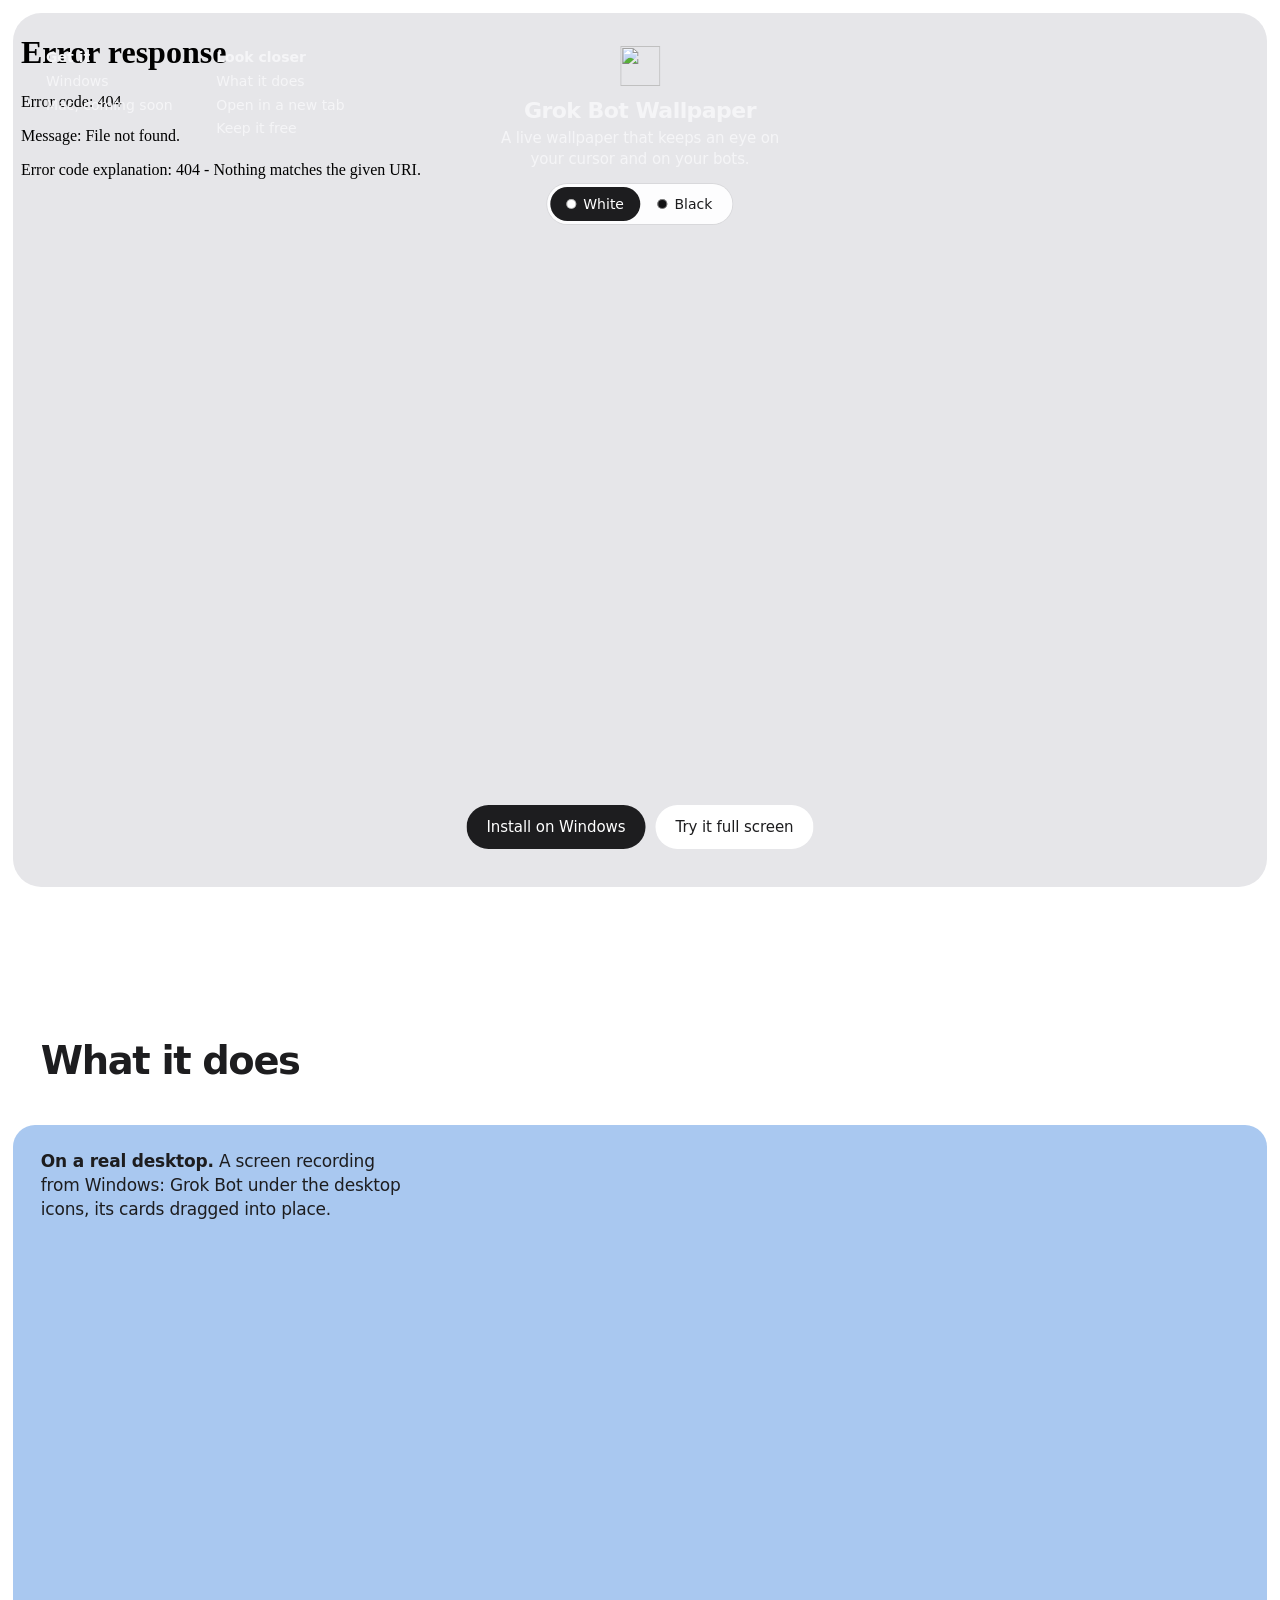
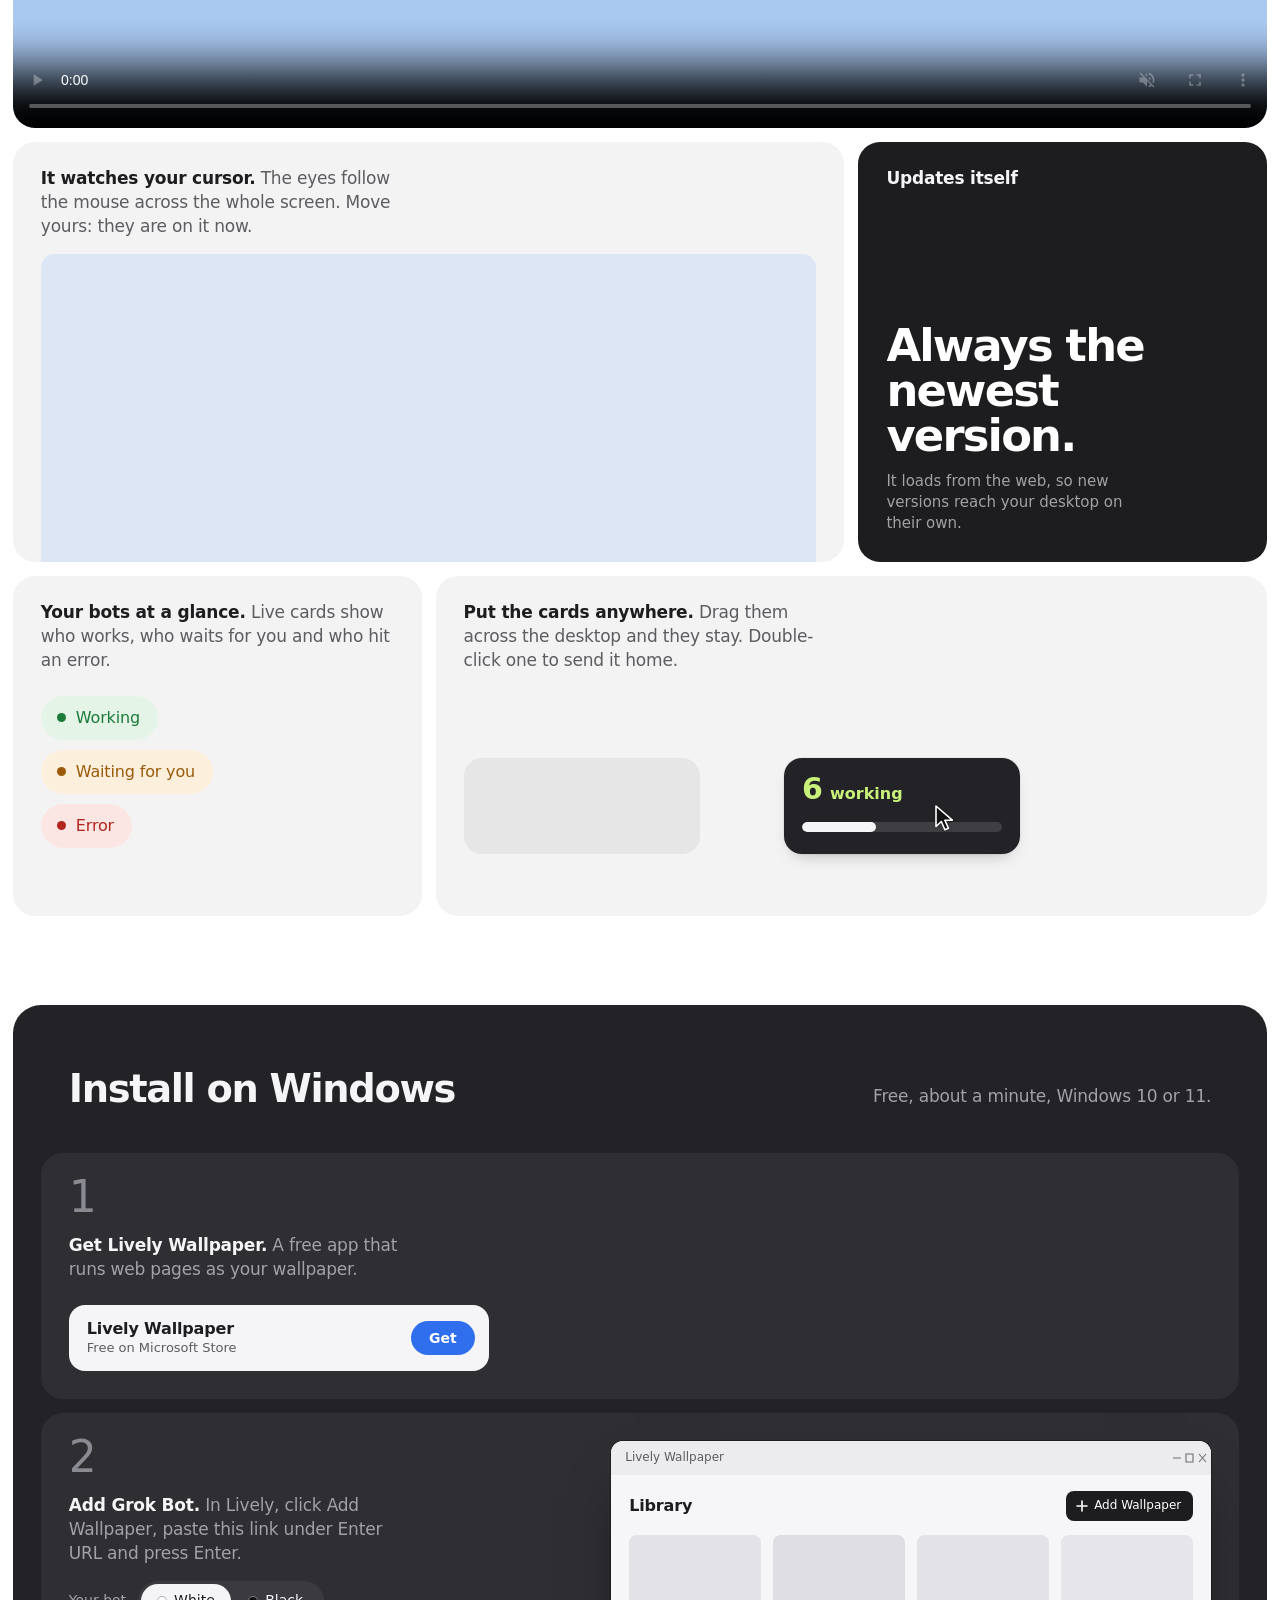
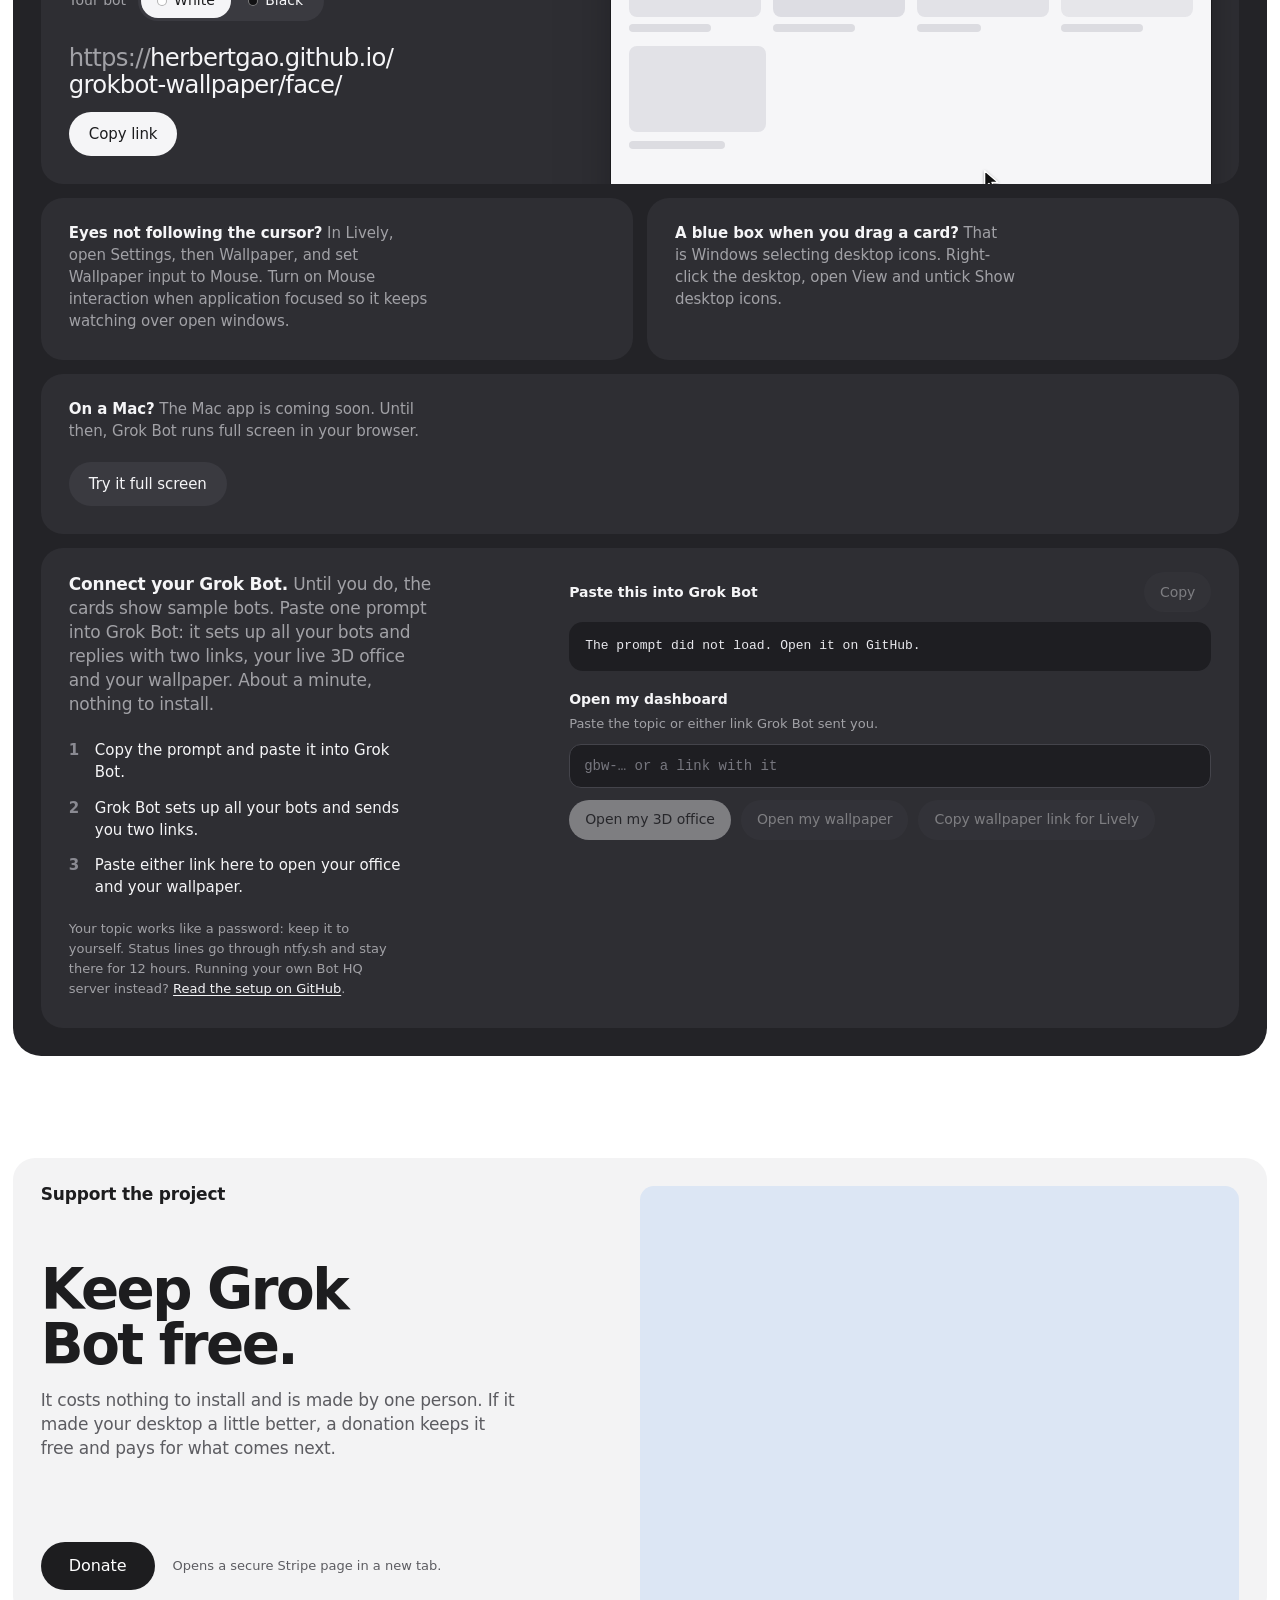
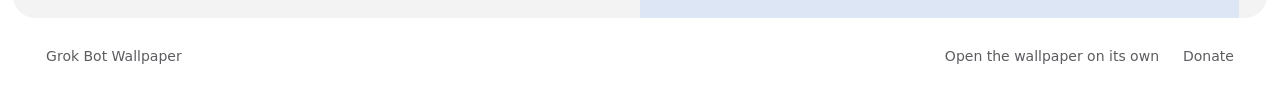
==== landing/index.html @ 460d8f59 "chore(pages): point the static site at this fork's GitHub Pages Document office/#<topic> on herbertg" ====
<!doctype html>
<html lang="en">
<head>
<meta charset="utf-8">
<script>
// A dashboard link, …/grokbot-wallpaper/#gbw-… (maybe with &ntfy=… after it), opens the 3D office. The hash never
// leaves the browser, so the topic is not sent to any server.
function toOffice() { if (/^#gbw-[\w-]+(&|$)/.test(location.hash)) location.replace('office/' + location.hash); }
toOffice();
addEventListener('hashchange', toOffice);                  // the link pasted into a tab that already shows this page
</script>
<meta name="viewport" content="width=device-width, initial-scale=1, viewport-fit=cover">
<title>Grok Bot Wallpaper</title>
<meta name="description" content="A live wallpaper that keeps an eye on your cursor and on your bots. Free for Windows with Lively Wallpaper; Mac app coming soon.">
<meta name="theme-color" content="#FFFFFF">
<meta property="og:type" content="website">
<link rel="canonical" href="https://herbertgao.github.io/grokbot-wallpaper/">
<meta property="og:url" content="https://herbertgao.github.io/grokbot-wallpaper/">
<meta property="og:title" content="Grok Bot Wallpaper">
<meta property="og:description" content="A live wallpaper that keeps an eye on your cursor and on your bots.">
<meta property="og:image" content="https://herbertgao.github.io/grokbot-wallpaper/og.png">
<meta property="og:image:width" content="1200">
<meta property="og:image:height" content="630">
<meta name="twitter:card" content="summary_large_image">
<link rel="icon" href="assets/brand/logo-mark.png" type="image/png">
<link rel="apple-touch-icon" href="assets/brand/logo-mark.png">
<link rel="preload" href="fonts/host-grotesk-latin-wght-normal.woff2" as="font" type="font/woff2" crossorigin>
<style>
/* One rounded stage holds the live bot; below it the features and the install steps are tiles of one family (one
   radius, one gap, copy at the top of each). Colours are the wallpaper's own: its studio white, the graphite of its
   cards, the light text on them. Type is Host Grotesk, the face of 0xcodila.com. */
@font-face {
  font-family: 'Host Grotesk Variable';
  font-style: normal;
  font-display: swap;
  font-weight: 300 800;
  src: url(fonts/host-grotesk-latin-wght-normal.woff2) format('woff2');
  unicode-range: U+0000-00FF, U+0131, U+0152-0153, U+02BB-02BC, U+02C6, U+02DA, U+02DC, U+0304, U+0308, U+0329, U+2000-206F, U+20AC, U+2122, U+2191, U+2193, U+2212, U+2215, U+FEFF, U+FFFD;
}
:root {
  --ground: #FFFFFF; --ink: #1D1D1F; --soft: #5C5C61; --tile: #F3F3F4;
  --graphite: #232327; --graphite-2: #2E2E33; --on-graphite: #F5F5F7; --on-graphite-soft: #A1A1A6;
  --edge: clamp(8px, 1vw, 14px); --radius: clamp(20px, 2.2vw, 32px); --pad: clamp(22px, 2.6vw, 40px);
  --gap: 14px; --tile-r: 22px; --tile-pad: 28px;
  --ease-out: cubic-bezier(.23, 1, .32, 1); --ease-in-out: cubic-bezier(.77, 0, .175, 1);
  font-family: 'Host Grotesk Variable', -apple-system, BlinkMacSystemFont, "Segoe UI", system-ui, sans-serif;
  color-scheme: light;
}
*, *::before, *::after { box-sizing: border-box; }
[hidden] { display: none !important; }
html { -webkit-text-size-adjust: 100%; scroll-behavior: smooth; }
body { margin: 0; background: var(--ground); color: var(--ink); font-size: 16px; line-height: 1.5; -webkit-font-smoothing: antialiased; }
h1, h2, h3, p, ol { margin: 0; }
h1, h2, h3 { text-wrap: balance; }
p { text-wrap: pretty; }
a { color: inherit; text-decoration: none; }
:focus-visible { outline: 2px solid currentColor; outline-offset: 3px; border-radius: 6px; }

/* buttons: round like the bot, flat, they give on press */
.btn {
  display: inline-flex; align-items: center; justify-content: center; min-height: 44px; padding: 0 20px;
  border: 0; border-radius: 999px; font: inherit; font-size: 15px; font-weight: 500; letter-spacing: -.005em;
  cursor: pointer; white-space: nowrap; -webkit-tap-highlight-color: transparent;
  transition: transform 160ms var(--ease-out), background-color 200ms ease;
}
.btn:active { transform: scale(.97); }
.btn--ink { background: var(--ink); color: #FFFFFF; }
.btn--soft { background: rgba(29, 29, 31, .07); color: var(--ink); }
.btn--light { background: var(--on-graphite); color: var(--ink); }
.btn--dim { background: #3A3A40; color: var(--on-graphite); }
@media (hover: hover) and (pointer: fine) {
  .btn--ink:hover { background: #3A3A3D; }
  .btn--soft:hover { background: rgba(29, 29, 31, .12); }
  .btn--light:hover { background: #FFFFFF; }
  .btn--dim:hover { background: #46464D; }
  .quiet a:hover { color: var(--ink); }
}

/* ---------- the stage: the wallpaper itself, live ---------- */
/* the words sit on the stage in its corners, out of the bot's way; the cursor passes through them to the bot */
.hero { position: relative; padding: var(--edge); --in: calc(var(--edge) + var(--pad)); }
.stage {
  position: relative; height: calc(100svh - 2 * var(--edge)); min-height: 560px; max-height: 1180px;
  border-radius: var(--radius); overflow: hidden; background: #E6E6E9; isolation: isolate;
}
/* narrower than a small desktop, the frame renders a desktop-width page and is scaled down (--s, set by the script),
   so a phone sees the same picture as a monitor: cards on the right, the bot rising at the bottom */
.stage iframe {
  position: absolute; top: 0; left: 0; width: calc(100% / var(--s, 1)); height: calc(100% / var(--s, 1)); border: 0; display: block;
  transform: scale(var(--s, 1)); transform-origin: 0 0;
}
.stage__nav, .stage__title, .stage__actions { position: absolute; z-index: 1; }
.stage__title { top: var(--in); left: 50%; translate: -50% 0; text-align: center; width: max-content; max-width: 30ch; pointer-events: none; }
/* the project mark, Yarik's own image, shown as it is */
.mark { display: block; width: 40px; height: 40px; margin: 0 auto 12px; }
.hero h1 { font-size: 22px; font-weight: 600; letter-spacing: -.025em; line-height: 1.2; }
.stage__title p { margin-top: 4px; font-size: 15px; line-height: 1.4; letter-spacing: -.008em; }
.stage__nav { top: var(--in); left: var(--in); display: flex; gap: clamp(28px, 3.4vw, 56px); font-size: 14px; line-height: 1.7; }
.stage__nav b { display: block; font-weight: 600; }
.quiet a { display: block; width: fit-content; color: var(--soft); transition: color 150ms ease; }
.stage__actions { left: 50%; bottom: calc(var(--edge) + clamp(22px, 4.2vh, 44px)); translate: -50% 0; display: flex; gap: 10px; }
.stage__actions .btn--soft { background: #FFFFFF; }               /* on the bot's shaded white, a clean white pill */
@media (hover: hover) and (pointer: fine) { .stage__actions .btn--soft:hover { background: #F2F2F4; } }
/* the wallpaper's look is still changing: over a dark sky the corner words turn light (the script reads its colour) */
.on-dark .stage__nav, .on-dark .stage__title { color: #F5F5F7; }
/* over a sky of any colour, grey text loses its contrast: every word on the stage is the full ink, weight sets the rank */
.stage__title p, .stage__nav a { color: inherit; }
@media (hover: hover) and (pointer: fine) { .stage__nav a:hover { color: inherit; text-decoration: underline; text-underline-offset: 3px; } }
@media (prefers-reduced-motion: no-preference) {
  .stage__title, .stage__nav, .stage__actions { animation: arrive 700ms var(--ease-out) both; }
  .stage__nav { animation-delay: 60ms; }
  .stage__actions { animation-delay: 120ms; }
  @keyframes arrive { from { opacity: 0; transform: translateY(8px); } }
}

/* ---------- section heads ---------- */
.head { display: flex; flex-wrap: wrap; justify-content: space-between; align-items: baseline; gap: 8px 24px; padding: 0 var(--tile-pad); }  /* on the tiles' copy gutter */
.head h2 { font-size: clamp(30px, 3vw, 44px); font-weight: 600; letter-spacing: -.035em; line-height: 1.05; }
.head p { color: var(--soft); font-size: 17px; letter-spacing: -.012em; }

/* ---------- tiles: one frame for every feature and step ---------- */
.tile { position: relative; overflow: hidden; border-radius: var(--tile-r); background: var(--tile); }
/* run-in copy: a bold lead and its grey continuation at one size */
.tile__copy { position: relative; z-index: 1; max-width: 420px; padding: 24px var(--tile-pad) 0; font-size: 17px; line-height: 24px; letter-spacing: -.012em; color: var(--soft); }
.tile__copy b { font-weight: 600; color: var(--ink); }

/* ---------- what it does: hero and strip ---------- */
.does { padding: clamp(96px, 11vw, 160px) var(--edge) clamp(64px, 7vw, 104px); }
.bento {
  margin-top: clamp(28px, 3.4vw, 48px); display: grid; gap: var(--gap);
  grid-template-columns: repeat(3, minmax(0, 1fr)); grid-template-rows: auto 420px 340px;
  grid-template-areas: 'desk desk desk' 'eyes eyes update' 'status drag drag';
}
.tile--desk { grid-area: desk; }
.tile--eyes { grid-area: eyes; }

/* the lead tile: a screen recording of a real Windows desktop, the copy on its sky (full ink: the sky is light) */
.tile--desk { aspect-ratio: 2.08; background: #A9C8F0; }
.tile--desk video { position: absolute; inset: 0; width: 100%; height: 100%; object-fit: cover; object-position: 50% 5%; }
.tile--desk .tile__copy, .tile--desk .tile__copy b { color: var(--ink); }
.tile--update { grid-area: update; }
.tile--status { grid-area: status; }
.tile--drag { grid-area: drag; }

/* the eyes, live and close: a second view of the wallpaper, cropped to the bot by the script, rising off the foot */
.closeup { position: absolute; left: var(--tile-pad); right: var(--tile-pad); top: 112px; bottom: 0; overflow: hidden; border-radius: 14px 14px 0 0; background: #DCE6F4; }
.closeup iframe { position: absolute; top: 0; left: 0; border: 0; transform-origin: 0 0; pointer-events: none; }

/* the one dark tile: a lead at the top, the statement at the foot */
.tile--update { background: var(--ink); display: flex; flex-direction: column; justify-content: space-between; padding: 24px var(--tile-pad) 28px; }
.tile--update .lead { font-size: 17px; line-height: 24px; letter-spacing: -.012em; font-weight: 600; color: #F5F5F7; }
.tile--update .statement { font-size: clamp(36px, 3.5vw, 52px); line-height: 1; letter-spacing: -.04em; font-weight: 600; color: #FFFFFF; text-wrap: balance; }
.tile--update .label { margin-top: 12px; max-width: 26ch; font-size: 15px; line-height: 21px; color: var(--on-graphite-soft); }

/* status: the three states the cards use, at real size, left on the copy's gutter */
.states { list-style: none; margin: 24px 0 0; padding: 0 var(--tile-pad); display: grid; gap: 10px; justify-items: start; }
.state { display: inline-flex; align-items: center; gap: 10px; height: 44px; padding: 0 18px 0 16px; border-radius: 22px; font-size: 16px; font-weight: 500; letter-spacing: -.01em; white-space: nowrap; }
.state::before { content: ''; width: 9px; height: 9px; border-radius: 50%; background: currentColor; }
.state--working { background: #E4F5E8; color: #1C7A3A; }
.state--waiting { background: #FCF0DC; color: #9A5A0A; }
.state--error   { background: #FCE6E4; color: #B3261E; }

/* drag: one of the wallpaper's cards, picked up by the cursor and set down further along */
/* the card travels up to 320px, never past the tile's gutter (cqw: the width of this box) */
.dragbox { position: absolute; left: var(--tile-pad); right: var(--tile-pad); bottom: 44px; height: 132px; container-type: inline-size; --travel: min(320px, calc(100cqw - 236px)); }
.carry { position: absolute; left: 0; top: 18px; width: 236px; }
/* where the card was: a soft tone step in its shape, so the move reads as from here to there */
.slot { position: absolute; left: 0; top: 18px; width: 236px; height: 96px; border-radius: 18px; background: rgba(29, 29, 31, .06); }
.mini {
  position: relative; height: 96px; padding: 16px 18px; border-radius: 18px; background: var(--graphite); color: #F5F5F7;
  box-shadow: 0 0 0 1px rgba(0, 0, 0, .04), 0 8px 18px -10px rgba(0, 0, 0, .35);
}
.mini::after { content: ''; position: absolute; inset: 0; border-radius: inherit; box-shadow: 0 22px 40px -14px rgba(0, 0, 0, .45); opacity: 0; }
.mini__top { display: flex; align-items: baseline; gap: 8px; }
.mini__num { font-size: 30px; font-weight: 700; line-height: 1; letter-spacing: -.03em; color: #C9F27A; }
.mini__word { font-size: 16px; font-weight: 600; color: #C9F27A; }
.mini__bar { margin-top: 16px; height: 10px; border-radius: 5px; background: rgba(255, 255, 255, .13); overflow: hidden; }
.mini__bar i { display: block; width: 37%; height: 100%; border-radius: inherit; background: #F5F5F7; }
.pointer { position: absolute; left: 150px; top: 46px; width: 22px; height: 28px; transform-origin: 20% 15%; filter: drop-shadow(0 1px 1.5px rgba(0, 0, 0, .35)); }

/* ---------- install: a graphite panel, the colour of the cards, with its own tiles ---------- */
.install { padding: 0 var(--edge); }
.install .panel { border-radius: var(--radius); background: var(--graphite); color: var(--on-graphite); padding: clamp(40px, 5vw, 80px) var(--tile-pad) var(--tile-pad); }
.install .head p { color: var(--on-graphite-soft); }
.install :focus-visible { outline-color: var(--on-graphite); }
.install .tile { background: var(--graphite-2); }
.install .tile__copy { color: var(--on-graphite-soft); }
.install .tile__copy b { color: var(--on-graphite); }
.steps {
  margin-top: clamp(28px, 3.4vw, 48px); display: grid; gap: var(--gap);
  grid-template-columns: repeat(3, minmax(0, 1fr)); grid-template-areas: 'one two two' 'eyes box mac' 'bots bots bots';
}
.step { display: flex; flex-direction: column; min-height: 360px; padding-bottom: var(--tile-pad); }
.step--one { grid-area: one; }
.step--two { grid-area: two; display: grid; grid-template-columns: minmax(0, 400px) minmax(0, 1fr); padding-bottom: 0; }
.step--two .side { display: flex; flex-direction: column; padding-bottom: var(--tile-pad); }
.step--two .link__url { font-size: clamp(20px, 1.9vw, 26px); }

/* step 2, shown: a small Lively window (light, as on Windows) hung from the tile's top, running off its right and foot.
   The script plays it once in view: Add Wallpaper, the link typed, Enter, Grok Bot lands in the library and is set. */
.demo { position: relative; min-height: 320px; }
.lv {
  position: absolute; top: 28px; right: var(--tile-pad); width: min(600px, calc(100% - var(--tile-pad))); height: 400px; overflow: hidden; border-radius: 12px; background: #F6F6F8;
  color: #1D1D1F; font-size: 12px; line-height: 1.3; box-shadow: 0 0 0 1px rgba(0, 0, 0, .3), 0 28px 56px -24px rgba(0, 0, 0, .7);
}
.lv__bar { display: flex; align-items: center; gap: 8px; height: 34px; padding: 0 4px 0 14px; background: #ECECEF; color: #5C5C61; font-size: 12px; }
.lv__bar span { flex: 1; }
.lv__bar svg { width: 36px; height: 14px; color: #6E6E73; }
.lv__body { position: relative; padding: 16px 18px; height: calc(100% - 34px); }
.lv__head { display: flex; align-items: center; justify-content: space-between; }
.lv__head b { font-size: 16px; font-weight: 600; letter-spacing: -.01em; }
.lv__add { display: inline-flex; align-items: center; gap: 6px; height: 30px; padding: 0 12px 0 10px; border-radius: 8px; background: #1D1D1F; color: #FFF; font-weight: 500; transition: transform 140ms var(--ease-out); }
.lv__add svg { width: 12px; height: 12px; }
.lv__add[data-down] { transform: scale(.95); }
/* thumbnails keep their size and the columns follow the window's width, never fewer than three: six fit in two rows */
.lv__grid { margin-top: 14px; display: grid; grid-template-columns: repeat(auto-fill, minmax(min(104px, calc((100% - 24px) / 3)), 1fr)); gap: 14px 12px; }
.lv__item { display: grid; gap: 7px; min-width: 0; }
.lv__thumb { aspect-ratio: 16 / 10; border-radius: 8px; background: #E2E2E7; }
.lv__item:nth-child(2) .lv__thumb { background: #DDDDE3; }
.lv__item:nth-child(4) .lv__thumb { background: #E6E6EA; }
.lv__cap { height: 8px; width: 62%; border-radius: 4px; background: #DCDCE1; }
.lv__item:nth-child(3) .lv__cap { width: 48%; }
.lv__item:nth-child(5) .lv__cap { width: 70%; }
/* the new one: the real wallpaper as its thumbnail, its real name, set as the wallpaper */
.lv__new { transition: opacity 400ms var(--ease-out), transform 400ms var(--ease-out); }
.lv__new .lv__thumb { position: relative; background: #A9C8F0 url(media/desktop.jpg) 50% 35% / cover; transition: box-shadow 300ms ease; }
.lv__new .lv__thumb::after {
  content: ''; position: absolute; right: 6px; top: 6px; width: 18px; height: 18px; border-radius: 50%; background: #2F6FED
    url("data:image/svg+xml,%3Csvg xmlns='http://www.w3.org/2000/svg' viewBox='0 0 18 18'%3E%3Cpath d='M5 9.3l2.6 2.5L13 6.4' fill='none' stroke='white' stroke-width='2' stroke-linecap='round' stroke-linejoin='round'/%3E%3C/svg%3E") center / 18px;
  transition: opacity 250ms ease, transform 250ms var(--ease-out);
}
.lv__new .lv__name { font-size: 11px; font-weight: 600; white-space: nowrap; overflow: hidden; text-overflow: ellipsis; }
.lv[data-set] .lv__new .lv__thumb, .lv:not([data-ready]) .lv__new .lv__thumb { box-shadow: 0 0 0 2px #2F6FED; }
.lv[data-ready]:not([data-set]) .lv__new .lv__thumb::after { opacity: 0; transform: scale(.6); }
.lv[data-ready]:not([data-added]) .lv__new { opacity: 0; transform: scale(.96); }
/* the Add Wallpaper dialog, over a light dim */
.lv__dim { position: absolute; inset: 0; background: rgba(0, 0, 0, .1); opacity: 0; transition: opacity 200ms ease; }
.lv__dialog {
  position: absolute; left: 50%; top: 46px; width: 320px; margin-left: -160px; padding: 16px; border-radius: 12px; background: #FFF;
  box-shadow: 0 0 0 1px rgba(0, 0, 0, .08), 0 18px 40px -16px rgba(0, 0, 0, .35);
  opacity: 0; transform: translateY(6px) scale(.98); transition: opacity 200ms var(--ease-out), transform 200ms var(--ease-out);
}
.lv[data-open] .lv__dim { opacity: 1; }
.lv[data-open] .lv__dialog { opacity: 1; transform: none; }
.lv__dialog b { font-size: 14px; font-weight: 600; }
.lv__label { display: block; margin-top: 12px; color: #6E6E73; font-size: 11px; }
.lv__field { margin-top: 6px; display: flex; align-items: center; gap: 6px; height: 34px; padding: 0 4px 0 10px; border-radius: 8px; border: 1px solid #D5D5DB; background: #FFF; transition: border-color 150ms ease; }
.lv[data-focus] .lv__field { border-color: #2F6FED; }
.lv__text { flex: 1; min-width: 0; display: flex; overflow: hidden; white-space: nowrap; color: #1D1D1F; }
.lv__text[data-long] { justify-content: flex-end; }
.lv__caret { width: 1px; height: 15px; background: #1D1D1F; opacity: 0; }
.lv[data-focus] .lv__caret { opacity: 1; animation: caret 1s steps(1) infinite; }
@keyframes caret { 50% { opacity: 0; } }
.lv__go { display: grid; place-items: center; flex: none; width: 30px; height: 26px; border-radius: 6px; background: #1D1D1F; color: #FFF; transition: transform 140ms var(--ease-out); }
.lv__go svg { width: 13px; height: 13px; }
.lv__go[data-down] { transform: scale(.92); }
.lv__file { margin-top: 12px; height: 8px; width: 40%; border-radius: 4px; background: #E3E3E8; }
.lv__cursor { position: absolute; left: 0; top: 0; width: 18px; height: 23px; transition: transform 650ms var(--ease-in-out); filter: drop-shadow(0 1px 1.5px rgba(0, 0, 0, .35)); }
.lv__cursor svg { width: 100%; height: 100%; transform-origin: 15% 10%; transition: transform 120ms var(--ease-out); }
.lv__cursor[data-down] svg { transform: scale(.85); }
.lv:not([data-ready]) .lv__cursor { opacity: 0; }

/* connect your Grok Bot: a private ntfy.sh channel made in this browser, one rule for the bots, one link for Lively.
   Before the link exists the two texts show where it will go, dimmed, and their Copy buttons wait. */
.connect { grid-area: bots; display: grid; grid-template-columns: minmax(0, 1fr) minmax(0, 1.35fr); grid-template-areas: 'side flow' 'fine flow'; gap: 20px 32px; padding-bottom: var(--tile-pad); }
.connect .side { grid-area: side; }
.flow { grid-area: flow; }
.connect__fine { grid-area: fine; align-self: end; }
.connect .side { display: flex; flex-direction: column; }
.connect .actions { padding: 22px var(--tile-pad) 0; }
.connect__fine { padding: 0 var(--tile-pad); font-size: 13px; line-height: 1.55; color: var(--on-graphite-soft); max-width: 46ch; }
.connect__fine a { color: var(--on-graphite); text-decoration: underline; text-underline-offset: 2px; }
.flow { display: grid; gap: 18px; align-content: start; padding: 24px var(--tile-pad) 0 0; }
.flow__head { display: flex; align-items: center; justify-content: space-between; gap: 12px; font-size: 14px; font-weight: 600; color: var(--on-graphite); }
.btn--small { min-height: 40px; padding: 0 16px; font-size: 14px; }
.btn:disabled { opacity: .4; cursor: default; transform: none; }
.code {
  margin: 10px 0 0; padding: 14px 16px; border-radius: 14px; background: #1E1E22; color: #E8E8ED;
  font: 13px/1.6 ui-monospace, "Cascadia Code", "SF Mono", Consolas, monospace; white-space: pre-wrap; overflow-wrap: anywhere;
}
.code--link { color: #F5F5F7; }
/* the prompt is long: it scrolls inside its box, the page does not grow with it */
.code--prompt { max-height: 260px; overflow-y: auto; overscroll-behavior: contain; }
.howto { margin: 24px 0 0; padding: 0 var(--tile-pad); list-style: none; counter-reset: how; display: grid; gap: 14px; max-width: 40ch; }
.howto li { counter-increment: how; display: grid; grid-template-columns: 26px 1fr; font-size: 15px; line-height: 1.45; color: var(--on-graphite); }
.howto li::before { content: counter(how); color: #8A8A92; font-weight: 600; }
.dash__hint { margin-top: 4px; font-size: 13px; color: var(--on-graphite-soft); }
.dash__input {
  width: 100%; margin-top: 10px; height: 44px; padding: 0 14px; border-radius: 12px; border: 1px solid #44444B; background: #1E1E22;
  color: var(--on-graphite); font: 14px/1 ui-monospace, "Cascadia Code", "SF Mono", Consolas, monospace;
}
.dash__input::placeholder { color: #77777F; }
.dash__input:focus-visible { outline: 2px solid var(--on-graphite); outline-offset: 2px; border-color: transparent; }
.dash__open { margin-top: 12px; display: flex; flex-wrap: wrap; gap: 10px; }
.btn[aria-disabled="true"] { opacity: .4; pointer-events: none; }
.dash .connect__status { margin-top: 10px; }
.connect__status { font-size: 14px; color: var(--on-graphite-soft); }
.connect__status[data-ok] { color: #9BDC3C; font-weight: 500; }
.step__n { display: block; padding: 22px var(--tile-pad) 0; font-size: 44px; line-height: 1; font-weight: 500; letter-spacing: -.04em; color: #8A8A92; }
.step .tile__copy { padding-top: 14px; }
.step .actions { margin-top: auto; padding: 24px var(--tile-pad) 0; display: flex; flex-wrap: wrap; align-items: center; gap: 14px 22px; }
.link__url {
  flex: 1 1 auto; min-width: 0; font-size: clamp(20px, 2.4vw, 34px); font-weight: 500; letter-spacing: -.03em; line-height: 1.1;
  user-select: all; -webkit-user-select: all; overflow-wrap: anywhere; cursor: text;
}
.link__url span { color: var(--on-graphite-soft); }
.link__url .nb { font-weight: inherit; white-space: nowrap; }
.copy span { display: inline-block; }
/* white or black Grok Bot: one choice, shown twice (under the title, and in step 2 where the link is copied). A dark
   thumb slides under the picked side; the bots on this page change at once and the Lively links carry ?bot=black. */
.pick { position: relative; display: inline-grid; grid-template-columns: 1fr 1fr; padding: 3px; border-radius: 999px; background: rgba(255, 255, 255, .92); box-shadow: 0 0 0 1px rgba(0, 0, 0, .06); pointer-events: auto; }
.stage__title .pick { margin-top: 14px; }
.pick button {
  position: relative; z-index: 1; display: inline-flex; align-items: center; justify-content: center; gap: 7px; height: 34px; padding: 0 16px;
  border: 0; border-radius: 999px; background: none; color: var(--ink); font: inherit; font-size: 14px; font-weight: 500; cursor: pointer;
  transition: color 200ms ease; -webkit-tap-highlight-color: transparent;
}
.pick button[aria-checked="true"] { color: #FFFFFF; }
.pick__thumb { position: absolute; top: 3px; bottom: 3px; left: 3px; width: calc(50% - 3px); border-radius: 999px; background: var(--ink); transition: transform 260ms var(--ease-out); }
.pick[data-bot="black"] .pick__thumb { transform: translateX(100%); }
.sw { width: 10px; height: 10px; border-radius: 50%; flex: none; }
.sw--white { background: #FFFFFF; box-shadow: inset 0 0 0 1px rgba(0, 0, 0, .3); }
.sw--black { background: #111113; box-shadow: inset 0 0 0 1px rgba(255, 255, 255, .45); }
.pick--dark { background: #3A3A40; box-shadow: none; }
.pick--dark button { color: var(--on-graphite); }
.pick--dark button[aria-checked="true"] { color: var(--ink); }
.pick--dark .pick__thumb { background: var(--on-graphite); }
/* on the black ball the pills turn light, so they keep standing out (only where they sit on the stage) */
@media (min-width: 821px) and (min-aspect-ratio: 4/5) {
  .hero[data-bot="black"] .stage__actions .btn--ink { background: #FFFFFF; color: var(--ink); }
  .hero[data-bot="black"] .stage__actions .btn--soft { background: rgba(255, 255, 255, .16); color: #FFFFFF; }
}
@media (min-width: 821px) and (min-aspect-ratio: 4/5) and (hover: hover) and (pointer: fine) {
  .hero[data-bot="black"] .stage__actions .btn--ink:hover { background: #F2F2F4; }
  .hero[data-bot="black"] .stage__actions .btn--soft:hover { background: rgba(255, 255, 255, .24); }
}
.pick-row { display: flex; align-items: center; gap: 12px; padding: 16px var(--tile-pad) 0; font-size: 14px; color: var(--on-graphite-soft); }
.suffix:empty { display: none; }
.link__url .suffix { color: #9BDC3C; }
/* step 1's action is the app itself: its name, where it comes from and Get; the whole card opens the Store */
.store {
  display: flex; align-items: center; gap: 16px; width: 100%; max-width: 420px; padding: 14px 14px 14px 18px; border-radius: 16px; background: #F5F5F7; color: var(--ink);
  transition: transform 160ms var(--ease-out), background-color 200ms ease; -webkit-tap-highlight-color: transparent;
}
.store:active { transform: scale(.98); }
.store__text { flex: 1; min-width: 0; display: grid; line-height: 1.3; }
.store__text b { font-size: 16px; font-weight: 600; letter-spacing: -.01em; }
.store__text span { font-size: 13px; color: var(--soft); }
.store__get { flex: none; display: grid; place-items: center; height: 34px; padding: 0 18px; border-radius: 17px; background: #2F6FED; color: #FFF; font-size: 14px; font-weight: 600; }
@media (hover: hover) and (pointer: fine) { .store:hover { background: #FFFFFF; } }
.sr { position: absolute; width: 1px; height: 1px; overflow: hidden; clip-path: inset(50%); white-space: nowrap; }
.note { grid-area: auto; padding-bottom: var(--tile-pad); display: flex; flex-direction: column; }
.note--eyes { grid-area: eyes; }
.note--box { grid-area: box; }
.note--mac { grid-area: mac; }
.note .tile__copy { font-size: 15px; line-height: 22px; letter-spacing: -.006em; }
.note .actions { margin-top: auto; padding: 20px var(--tile-pad) 0; display: flex; flex-wrap: wrap; gap: 10px; }

/* ---------- support: after the install, when it has already helped. The bot is live here too and watches the
   cursor, so hovering Donate it looks right at the button ---------- */
.support { padding: clamp(64px, 8vw, 120px) var(--edge) 0; }
.support__tile { display: grid; grid-template-columns: minmax(0, 1fr) minmax(0, 1fr); min-height: 460px; }
.support .side { display: flex; flex-direction: column; padding: 24px var(--tile-pad) var(--tile-pad); }
.support .lead { font-size: 17px; line-height: 24px; letter-spacing: -.012em; font-weight: 600; }
.support h2 { margin-top: 56px; font-size: clamp(40px, 4.4vw, 64px); line-height: .98; letter-spacing: -.045em; font-weight: 600; }
.support .side .tile__copy { padding: 16px 0 0; max-width: 44ch; }
.support .actions { margin-top: auto; padding-top: 28px; display: flex; flex-wrap: wrap; align-items: center; gap: 12px 18px; }
.support .btn { min-height: 48px; padding: 0 28px; font-size: 16px; }
.support .fine { font-size: 13px; color: var(--soft); }
.support__pic { position: relative; min-height: 300px; }
.support__pic .closeup { left: 0; right: var(--tile-pad); top: var(--tile-pad); }

footer { display: flex; flex-wrap: wrap; justify-content: space-between; gap: 6px 24px; padding: 28px calc(var(--edge) + var(--pad)) 36px; font-size: 14px; color: var(--soft); }
footer .links { display: flex; flex-wrap: wrap; gap: 6px 24px; }

/* ---------- motion: each tile rises once as it comes into view, 90ms after the one before it; inside, one small
   thing happens once (the states arrive, the card is carried). Without script or with reduced motion: the result. ---------- */
@media (prefers-reduced-motion: no-preference) {
  .js .rise { opacity: 0; transform: translateY(16px); transition: opacity 600ms var(--ease-out), transform 600ms var(--ease-out); transition-delay: calc(var(--i, 0) * 90ms); }
  .js .rise.is-in { opacity: 1; transform: none; }
  .js .state { opacity: 0; transform: translateX(-10px); transition: opacity 400ms var(--ease-out), transform 400ms var(--ease-out); }
  .js .is-in .state { opacity: 1; transform: none; }
  .js .is-in .state:nth-child(1) { transition-delay: 380ms; }
  .js .is-in .state:nth-child(2) { transition-delay: 480ms; }
  .js .is-in .state:nth-child(3) { transition-delay: 580ms; }
  .js .is-in .carry { animation: carry 2200ms 500ms both; }
  .js .is-in .mini { animation: lift 2200ms 500ms both; }
  .js .is-in .mini::after { animation: lift-shadow 2200ms 500ms both; }
  .js .is-in .pointer { animation: press 2200ms 500ms both; }
}
/* the card at rest where it was put: the end state is what the frame shows without motion */
.carry { transform: translateX(var(--travel)); }
@media (prefers-reduced-motion: no-preference) { .js .carry { transform: none; } }
@keyframes carry {
  0%, 22% { transform: translateX(0); animation-timing-function: cubic-bezier(.77, 0, .175, 1); }
  72%, 100% { transform: translateX(var(--travel)); }
}
@keyframes lift {
  0%, 16% { transform: none; animation-timing-function: cubic-bezier(.23, 1, .32, 1); }
  24%, 74% { transform: scale(1.035); animation-timing-function: cubic-bezier(.23, 1, .32, 1); }
  84%, 100% { transform: none; }
}
@keyframes lift-shadow {
  0%, 16% { opacity: 0; }
  24%, 74% { opacity: 1; }
  84%, 100% { opacity: 0; }
}
@keyframes press {
  0%, 12% { transform: none; animation-timing-function: cubic-bezier(.23, 1, .32, 1); }
  18%, 76% { transform: scale(.86); animation-timing-function: cubic-bezier(.23, 1, .32, 1); }
  82%, 100% { transform: none; }
}

/* ---------- tablet and phone ---------- */
/* below 1100px the corner links would run into the centred title: the page is short enough to scroll */
@media (max-width: 1100px) { .stage__nav { display: none; } }
/* below 1300px step 2 takes the whole row, so its Lively window keeps room for its library */
@media (max-width: 1299px) {
  .steps { grid-template-columns: repeat(2, minmax(0, 1fr)); grid-template-areas: 'one one' 'two two' 'eyes box' 'mac mac' 'bots bots'; }
  .step--one { min-height: 0; }
}
@media (max-width: 1000px) {
  .bento { grid-template-columns: repeat(2, minmax(0, 1fr)); grid-template-rows: auto 400px 340px 320px; grid-template-areas: 'desk desk' 'eyes eyes' 'update status' 'drag drag'; }
}
/* step 2 stacks: the copy, then the Lively window from the copy's gutter to the tile's right edge, off its foot */
@media (max-width: 900px) {
  .step--two { grid-template-columns: minmax(0, 1fr); }
  .demo { min-height: 340px; }
  .lv { top: 4px; left: var(--tile-pad); right: var(--tile-pad); width: auto; max-width: 600px; height: 320px; }
  .lv__dialog { left: 12px; right: 12px; width: auto; margin-left: 0; }
  .connect { grid-template-columns: minmax(0, 1fr); grid-template-areas: 'side' 'flow' 'fine'; }
  .flow { padding: 4px var(--tile-pad) 0; }
  .support__tile { grid-template-columns: minmax(0, 1fr); min-height: 0; }
  .support h2 { margin-top: 32px; }
  .support__pic { min-height: 280px; }
  .support__pic .closeup { left: var(--tile-pad); top: 0; }
}
/* the words step out above the stage, the bot and its cards keep the whole panel */
@media (max-width: 820px), (max-aspect-ratio: 4/5) {
  .hero { display: flex; flex-direction: column; }
  .stage__nav { display: none; }
  .stage__title, .stage__actions { position: static; translate: none; width: auto; text-align: left; padding-inline: var(--pad); }
  .stage__title { order: -2; padding-top: clamp(28px, 7vw, 48px); max-width: 30ch; }
  .stage__actions { order: -1; flex-wrap: wrap; margin: 22px 0 clamp(24px, 6vw, 36px); }
  .stage__actions .btn--soft { background: rgba(29, 29, 31, .07); }
  .stage__title, .on-dark .stage__title { color: var(--ink); }
  .stage__title p, .on-dark .stage__title p { color: var(--soft); }
  .hero h1 { font-size: clamp(34px, 9.4vw, 46px); letter-spacing: -.04em; line-height: 1.02; }
  .stage__title p { margin-top: 10px; font-size: 18px; line-height: 1.4; }
  .mark { width: 48px; height: 48px; margin: 0 0 16px; }
  .stage { height: auto; min-height: 0; aspect-ratio: 4 / 5; max-height: 74svh; }
}
@media (max-width: 640px) {
  :root { --tile-pad: 22px; }
  .bento { grid-template-columns: minmax(0, 1fr); grid-template-rows: auto 380px auto 300px 300px; grid-template-areas: 'desk' 'eyes' 'update' 'status' 'drag'; }
  .tile--desk { aspect-ratio: auto; background: var(--tile); }
  .tile--desk video { position: relative; display: block; margin-top: 18px; height: auto; aspect-ratio: 16 / 9; }
  .tile--update { min-height: 260px; }
  .closeup { top: 120px; }
  .steps { grid-template-columns: minmax(0, 1fr); grid-template-areas: 'one' 'two' 'eyes' 'box' 'mac' 'bots'; }
  .step { min-height: 0; }
  .step .actions .btn { width: 100%; }
}
@media (prefers-reduced-motion: reduce) { html { scroll-behavior: auto; } }
</style>
</head>
<body>

<header class="hero">
  <div class="stage">
    <!-- the real wallpaper, always its current version -->
    <iframe id="live" src="face/" title="Grok Bot Wallpaper, running live"></iframe>
  </div>
  <nav class="stage__nav quiet" aria-label="On this page">
    <div><b>Get it</b><a href="#windows">Windows</a><a href="#mac">Mac, coming soon</a></div>
    <div><b>Look closer</b><a href="#does">What it does</a><a href="face/" target="_blank">Open in a new tab</a><a href="#support">Keep it free</a></div>
  </nav>
  <div class="stage__title">
    <img class="mark" src="assets/brand/logo-mark.png" width="40" height="40" alt="">
    <h1>Grok Bot Wallpaper</h1>
    <p>A live wallpaper that keeps an eye on your cursor and on your bots.</p>
    <div class="pick" role="radiogroup" aria-label="Grok Bot colour" data-bot="white">
      <button type="button" role="radio" aria-checked="true" data-pick="white"><i class="sw sw--white"></i>White</button>
      <button type="button" role="radio" aria-checked="false" data-pick="black"><i class="sw sw--black"></i>Black</button>
      <span class="pick__thumb" aria-hidden="true"></span>
    </div>
  </div>
  <div class="stage__actions">
    <a class="btn btn--ink" href="#windows">Install on Windows</a>
    <a class="btn btn--soft" href="face/" data-fullscreen>Try it full screen</a>
  </div>
</header>

<main>
  <section class="does" id="does" aria-labelledby="does-title">
    <div class="head rise"><h2 id="does-title">What it does</h2></div>
    <div class="bento">
      <article class="tile tile--desk rise" style="--i:1">
        <p class="tile__copy"><b>On a real desktop.</b> A screen recording from Windows: Grok Bot under the desktop icons, its cards dragged into place.</p>
        <video id="desk" src="media/desktop.mp4" poster="media/desktop.jpg" muted loop playsinline preload="metadata" aria-label="Screen recording of Grok Bot Wallpaper on a Windows desktop"></video>
      </article>
      <article class="tile tile--eyes rise" style="--i:1">
        <p class="tile__copy"><b>It watches your cursor.</b> The eyes follow the mouse across the whole screen. Move yours: they are on it now.</p>
        <div class="closeup"><iframe data-closeup src="face/" title="" aria-hidden="true" tabindex="-1" loading="lazy"></iframe></div>
      </article>
      <article class="tile tile--update rise" style="--i:2">
        <p class="lead">Updates itself</p>
        <div>
          <p class="statement">Always the newest version.</p>
          <p class="label">It loads from the web, so new versions reach your desktop on their own.</p>
        </div>
      </article>
      <article class="tile tile--status rise" style="--i:3">
        <p class="tile__copy"><b>Your bots at a glance.</b> Live cards show who works, who waits for you and who hit an error.</p>
        <ul class="states" aria-label="The states a bot can be in">
          <li class="state state--working">Working</li>
          <li class="state state--waiting">Waiting for you</li>
          <li class="state state--error">Error</li>
        </ul>
      </article>
      <article class="tile tile--drag rise" style="--i:4">
        <p class="tile__copy"><b>Put the cards anywhere.</b> Drag them across the desktop and they stay. Double-click one to send it home.</p>
        <div class="dragbox" aria-hidden="true">
          <div class="slot"></div>
          <div class="carry">
            <div class="mini">
              <div class="mini__top"><span class="mini__num">6</span><span class="mini__word">working</span></div>
              <div class="mini__bar"><i></i></div>
            </div>
            <svg class="pointer" viewBox="0 0 22 28" aria-hidden="true"><path d="M2 2v20.5l5.3-5 3.6 8.2 3.5-1.5-3.5-8h7.4z" fill="#111" stroke="#fff" stroke-width="1.6" stroke-linejoin="round"/></svg>
          </div>
        </div>
      </article>
    </div>
  </section>

  <section class="install" id="windows" aria-labelledby="windows-title">
    <div class="panel">
      <div class="head rise">
        <h2 id="windows-title">Install on Windows</h2>
        <p>Free, about a minute, Windows 10 or 11.</p>
      </div>
      <div class="steps">
        <div class="tile step step--one rise" style="--i:1">
          <span class="step__n"><span class="sr">Step </span>1</span>
          <p class="tile__copy"><b>Get Lively Wallpaper.</b> A free app that runs web pages as your wallpaper.</p>
          <div class="actions">
            <a class="store" href="https://apps.microsoft.com/store/detail/9NTM2QC6QWS7" target="_blank" rel="noopener">
              <span class="store__text"><b>Lively Wallpaper</b><span>Free on Microsoft Store</span></span>
              <span class="store__get">Get</span>
            </a>
          </div>
        </div>
        <div class="tile step step--two rise" style="--i:2">
          <div class="side">
            <span class="step__n"><span class="sr">Step </span>2</span>
            <p class="tile__copy"><b>Add Grok Bot.</b> In Lively, click Add Wallpaper, paste this link under Enter URL and press Enter.</p>
            <div class="pick-row"><span>Your bot</span><div class="pick pick--dark" role="radiogroup" aria-label="Grok Bot colour" data-bot="white">
                <button type="button" role="radio" aria-checked="true" data-pick="white"><i class="sw sw--white"></i>White</button>
                <button type="button" role="radio" aria-checked="false" data-pick="black"><i class="sw sw--black"></i>Black</button>
                <span class="pick__thumb" aria-hidden="true"></span>
              </div></div>
            <div class="actions">
              <p class="link__url" id="wall-url"><span>https://</span>herbertgao.github.io/<wbr><b class="nb">grokbot-wallpaper/face/</b><wbr><span class="suffix" data-suffix="?"></span></p>
              <button class="btn btn--light copy" type="button" id="copy"><span aria-live="polite">Copy link</span></button>
            </div>
          </div>
          <div class="demo" aria-hidden="true">
            <div class="lv" id="lv">
              <div class="lv__bar"><span>Lively Wallpaper</span><svg viewBox="0 0 36 14"><path d="M2 7h8M15 3h7v8h-7zM28 3l7 8M35 3l-7 8" fill="none" stroke="currentColor" stroke-width="1.1"/></svg></div>
              <div class="lv__body">
                <div class="lv__head"><b>Library</b><span class="lv__add" id="lv-add"><svg viewBox="0 0 12 12"><path d="M6 1v10M1 6h10" stroke="currentColor" stroke-width="1.6" stroke-linecap="round"/></svg>Add Wallpaper</span></div>
                <div class="lv__grid">
                  <div class="lv__item"><i class="lv__thumb"></i><i class="lv__cap"></i></div>
                  <div class="lv__item"><i class="lv__thumb"></i><i class="lv__cap"></i></div>
                  <div class="lv__item"><i class="lv__thumb"></i><i class="lv__cap"></i></div>
                  <div class="lv__item"><i class="lv__thumb"></i><i class="lv__cap"></i></div>
                  <div class="lv__item"><i class="lv__thumb"></i><i class="lv__cap"></i></div>
                  <div class="lv__item lv__new"><i class="lv__thumb"></i><span class="lv__name">Grok Bot Wallpaper</span></div>
                </div>
                <div class="lv__dim"></div>
                <div class="lv__dialog">
                  <b>Add Wallpaper</b>
                  <span class="lv__label">Enter URL</span>
                  <div class="lv__field" id="lv-field"><span class="lv__text" id="lv-text"><span></span></span><i class="lv__caret"></i><span class="lv__go" id="lv-go"><svg viewBox="0 0 13 13"><path d="M2 6.5h9M7.5 3l3.5 3.5L7.5 10" fill="none" stroke="currentColor" stroke-width="1.6" stroke-linecap="round" stroke-linejoin="round"/></svg></span></div>
                  <i class="lv__file" style="display:block"></i>
                </div>
              </div>
              <span class="lv__cursor" id="lv-cursor"><svg viewBox="0 0 22 28"><path d="M2 2v20.5l5.3-5 3.6 8.2 3.5-1.5-3.5-8h7.4z" fill="#111" stroke="#fff" stroke-width="1.6" stroke-linejoin="round"/></svg></span>
            </div>
          </div>
        </div>
        <div class="tile note note--eyes rise" style="--i:3">
          <p class="tile__copy"><b>Eyes not following the cursor?</b> In Lively, open Settings, then Wallpaper, and set Wallpaper input to Mouse. Turn on Mouse interaction when application focused so it keeps watching over open windows.</p>
        </div>
        <div class="tile note note--box rise" style="--i:4">
          <p class="tile__copy"><b>A blue box when you drag a card?</b> That is Windows selecting desktop icons. Right-click the desktop, open View and untick Show desktop icons.</p>
        </div>
        <div class="tile note note--mac rise" style="--i:5" id="mac">
          <p class="tile__copy" id="mac-note"><b>On a Mac?</b> The Mac app is coming soon. Until then, Grok Bot runs full screen in your browser.</p>
          <div class="actions">
            <!-- When the Mac app ships: put the .dmg URL in href, remove `hidden`, and update the line above. -->
            <a class="btn btn--light" id="mac-download" href="#" hidden>Download for Mac</a>
            <a class="btn btn--dim" href="face/" data-fullscreen>Try it full screen</a>
          </div>
        </div>
        <div class="tile connect rise" style="--i:6" id="own">
          <div class="side">
            <p class="tile__copy"><b>Connect your Grok Bot.</b> Until you do, the cards show sample bots. Paste one prompt into Grok Bot: it sets up all your bots and replies with two links, your live 3D office and your wallpaper. About a minute, nothing to install.</p>
            <ol class="howto">
              <li>Copy the prompt and paste it into Grok Bot.</li>
              <li>Grok Bot sets up all your bots and sends you two links.</li>
              <li>Paste either link here to open your office and your wallpaper.</li>
            </ol>
          </div>
          <div class="flow">
            <div class="flow__step">
              <div class="flow__head"><span>Paste this into Grok Bot</span><button class="btn btn--dim btn--small copy" type="button" data-copy="prompt" disabled><span aria-live="polite">Copy</span></button></div>
              <pre class="code code--prompt" id="prompt" tabindex="0" aria-label="The setup prompt">Loading the prompt…</pre>
            </div>
            <div class="flow__step dash" id="dash" data-state="empty">
              <label class="flow__head" for="topic"><span>Open my dashboard</span></label>
              <p class="dash__hint">Paste the topic or either link Grok Bot sent you.</p>
              <input class="dash__input" id="topic" type="text" inputmode="url" autocomplete="off" spellcheck="false" placeholder="gbw-… or a link with it">
              <p class="connect__status" id="seen" aria-live="polite"></p>
              <div class="dash__open">
                <a class="btn btn--light btn--small" id="open-office" href="office/" aria-disabled="true">Open my 3D office</a>
                <a class="btn btn--dim btn--small" id="open-wall" href="face/" aria-disabled="true">Open my wallpaper</a>
                <button class="btn btn--dim btn--small copy" type="button" data-copy="wall-link" disabled><span aria-live="polite">Copy wallpaper link for Lively</span></button>
              </div>
              <pre class="code code--link" id="wall-link" hidden></pre>
            </div>
          </div>
          <p class="connect__fine">Your topic works like a password: keep it to yourself. Status lines go through ntfy.sh and stay there for 12 hours. Running your own Bot HQ server instead? <a href="https://github.com/HerbertGao/grokbot-wallpaper#readme" target="_blank" rel="noopener">Read the setup on GitHub</a>.</p>
        </div>
      </div>
    </div>
  </section>

  <section class="support" id="support" aria-labelledby="support-title">
    <div class="tile support__tile rise">
      <div class="side">
        <p class="lead">Support the project</p>
        <h2 id="support-title">Keep Grok Bot free.</h2>
        <p class="tile__copy">It costs nothing to install and is made by one person. If it made your desktop a little better, a donation keeps it free and pays for what comes next.</p>
        <div class="actions">
          <a class="btn btn--ink" href="https://donate.stripe.com/dRmaEZ3CA17W21Tg9AeAg0r" target="_blank" rel="noopener">Donate</a>
          <span class="fine">Opens a secure Stripe page in a new tab.</span>
        </div>
      </div>
      <div class="support__pic" aria-hidden="true">
        <div class="closeup"><iframe data-closeup src="face/" title="" aria-hidden="true" tabindex="-1" loading="lazy"></iframe></div>
      </div>
    </div>
  </section>
</main>

<footer class="quiet">
  <span>Grok Bot Wallpaper</span>
  <span class="links"><a href="face/">Open the wallpaper on its own</a><a href="https://donate.stripe.com/dRmaEZ3CA17W21Tg9AeAg0r" target="_blank" rel="noopener">Donate</a></span>
</footer>

<script>
document.documentElement.classList.add('js');

const live = document.getElementById('live'), stage = live.parentElement;
const DESK = 620;                                          // the narrowest page width the stage's frame renders at
let scale = 1, cursor = null, queued = false;
function fit() {
  scale = Math.min(1, stage.clientWidth / DESK);
  stage.style.setProperty('--s', scale.toFixed(4));
}
fit();
new ResizeObserver(fit).observe(stage);

// The close-up renders the wallpaper at a desktop size and is moved and scaled so the top of the bot, with its eyes,
// fills the tile. Where the bot is comes from the wallpaper itself (its .bot), so a new design still lands right.
// The scale comes from the height: the box always shows the top of the ball down past both eyes (0.38 of the ball's
// width), whole, however wide the tile is. A wide tile shows more sky beside the ball, so the frame is made wide
// enough to fill it (the ball's size is capped by the frame's height, so a wider frame does not grow the ball).
// There are two close-ups (the eyes tile and the support tile); each keeps its own frame width and scale.
const VH = 900;
const closeups = [...document.querySelectorAll('iframe[data-closeup]')].map((el) => ({ el, vw: 1440, s: 1 }));
function crop(c) {
  const box = c.el.parentElement, bw0 = box.clientWidth, bh0 = box.clientHeight;
  if (!bw0 || !bh0) return;
  let bot = null, bw = 986;
  for (let i = 0; i < 4; i++) {
    c.el.style.width = c.vw + 'px';
    c.el.style.height = VH + 'px';
    try { bot = c.el.contentDocument.querySelector('.bot')?.getBoundingClientRect() || null; } catch { bot = null; }
    bw = bot?.width || Math.min(c.vw * 0.6845, VH * 1.217);
    c.s = bh0 / (bw * 0.38);
    const need = Math.max(1440, Math.ceil(bw0 / c.s) + 2);
    if (need === c.vw) break;
    c.vw = need;
  }
  const cx = bot ? bot.left + bot.width / 2 : c.vw / 2, top = bot ? bot.top : VH - bw * 0.45;
  const x = cx - bw0 / c.s / 2, y = top - bw * 0.03;
  c.el.style.transform = `translate(${-x * c.s}px, ${-y * c.s}px) scale(${c.s})`;
}
for (const c of closeups) {
  c.el.addEventListener('load', () => { crop(c); setTimeout(() => crop(c), 600); });
  new ResizeObserver(() => crop(c)).observe(c.el.parentElement);
}

// Light or dark words over the stage: take the first colour of the wallpaper's own background (its top) and check
// how bright it is. If anything about it can't be read, the words stay dark.
function tone() {
  try {
    const d = live.contentDocument, cs = d && d.body && getComputedStyle(d.body);
    if (!cs) return;
    const css = cs.backgroundImage !== 'none' ? cs.backgroundImage : cs.backgroundColor;
    const m = css.match(/rgba?\(([^)]+)\)/);
    if (!m) return;
    const [r, g, b] = m[1].split(',').map(parseFloat);
    live.closest('.hero').classList.toggle('on-dark', (0.2126 * r + 0.7152 * g + 0.0722 * b) / 255 < 0.5);
  } catch {}
}
live.addEventListener('load', tone);
tone();

// The bot looks at the cursor anywhere on this page, not only over its frame: moves outside a frame are passed in
// (same origin) in the frame's own coordinates, so the stage and every close-up turn their eyes to it.
function pass() {
  queued = false;
  if (!cursor) return;
  for (const [frame, s] of [[live, scale], ...closeups.map((c) => [c.el, c.s])]) {
    const w = frame.contentWindow;
    if (!w || !w.PointerEvent) continue;
    const r = frame.getBoundingClientRect();
    if (r.bottom < -200 || r.top > innerHeight + 200) continue;      // out of sight: nothing to look at
    w.dispatchEvent(new w.PointerEvent('pointermove', { clientX: (cursor.x - r.left) / s, clientY: (cursor.y - r.top) / s, pointerType: 'mouse' }));
  }
}
function queue() { if (!queued) { queued = true; requestAnimationFrame(pass); } }
addEventListener('pointermove', (e) => { if (e.pointerType === 'mouse') { cursor = { x: e.clientX, y: e.clientY }; queue(); } }, { passive: true });
addEventListener('scroll', () => { if (cursor) queue(); }, { passive: true });

// "Try it full screen": the live frame itself goes full screen (Esc comes back); where it can't, open the page.
document.querySelectorAll('[data-fullscreen]').forEach((a) => a.addEventListener('click', (e) => {
  if (!document.fullscreenEnabled || !live.requestFullscreen) return;
  e.preventDefault();
  live.requestFullscreen().catch(() => { location.href = a.href; });
}));

// Copy link: the label blurs into "Copied" and back, so the change reads as one button changing its mind.
const LINK = 'https://herbertgao.github.io/grokbot-wallpaper/face/';
const calm = matchMedia('(prefers-reduced-motion: reduce)');
function relabel(label, text) {
  if (calm.matches || !label.animate) { label.textContent = text; return; }
  label.animate([{ opacity: 1, filter: 'blur(0)' }, { opacity: 0, filter: 'blur(2px)' }], { duration: 110, easing: 'ease-out' })
    .finished.then(() => {
      label.textContent = text;
      label.animate([{ opacity: 0, filter: 'blur(2px)' }, { opacity: 1, filter: 'blur(0)' }], { duration: 180, easing: 'ease-out' });
    });
}
// Copies text, falling back to selecting the element it shows in; the button says Copied for a moment.
async function copyFrom(btn, text, shownIn) {
  try { await navigator.clipboard.writeText(text); }
  catch { getSelection().selectAllChildren(shownIn); document.execCommand('copy'); }
  const label = btn.firstElementChild, back = btn.dataset.label || (btn.dataset.label = label.textContent);
  relabel(label, 'Copied');
  clearTimeout(btn.t); btn.t = setTimeout(() => relabel(label, back), 1800);
}
const copy = document.getElementById('copy');
copy.addEventListener('click', () => copyFrom(copy, currentLink(), document.getElementById('wall-url')));

// White or black Grok Bot: the visitor's pick. The wallpaper itself remembers it (gbw.bot, this site's storage), so the
// bots on this page, full screen and a new tab all follow; the frames already open change at once through the
// wallpaper's own grokBot.setBot, behind a short blur so the swap reads as one ball changing. Lively runs the
// wallpaper from another site, so its links carry the pick as ?bot=black.
const picks = [...document.querySelectorAll('.pick')];
// A shared link can pick it too: ?bot=black or ?bot=white.
let botColor = (() => {
  const asked = new URLSearchParams(location.search).get('bot');
  if (asked === 'black' || asked === 'white') return asked;
  try { return localStorage.getItem('gbw.bot') === 'black' ? 'black' : 'white'; } catch { return 'white'; }
})();
function currentLink() { return LINK + (botColor === 'black' ? '?bot=black' : ''); }
function showBot(color, animate) {
  botColor = color;
  live.closest('.hero').dataset.bot = color;
  for (const p of picks) {
    p.dataset.bot = color;
    p.querySelectorAll('[data-pick]').forEach((b) => { const on = b.dataset.pick === color; b.setAttribute('aria-checked', String(on)); b.tabIndex = on ? 0 : -1; });
  }
  document.querySelectorAll('[data-suffix]').forEach((el) => { el.textContent = color === 'black' ? `${el.dataset.suffix}bot=black` : ''; });
  try { localStorage.setItem('gbw.bot', color); } catch {}
  document.dispatchEvent(new Event('bot-color'));
  for (const f of [live, ...closeups.map((c) => c.el)]) {
    const swap = () => { try { f.contentWindow?.grokBot?.setBot(color); } catch {} };
    if (!animate || calm.matches || !f.animate) { swap(); continue; }
    f.animate([{ filter: 'blur(0px)', opacity: 1 }, { filter: 'blur(8px)', opacity: 0.6 }], { duration: 140, easing: 'ease-out' }).finished.then(() => {
      swap();
      f.animate([{ filter: 'blur(8px)', opacity: 0.6 }, { filter: 'blur(0px)', opacity: 1 }], { duration: 280, easing: 'cubic-bezier(.23, 1, .32, 1)' });
    });
  }
}
showBot(botColor, false);
for (const p of picks) {
  p.addEventListener('click', (e) => { const b = e.target.closest('[data-pick]'); if (b && b.dataset.pick !== botColor) showBot(b.dataset.pick, true); });
  p.addEventListener('keydown', (e) => {                  // a radio group: the arrows move the pick
    if (!['ArrowLeft', 'ArrowRight', 'ArrowUp', 'ArrowDown'].includes(e.key)) return;
    e.preventDefault();
    showBot(botColor === 'white' ? 'black' : 'white', true);
    p.querySelector(`[data-pick="${botColor}"]`).focus();
  });
}

// Connect your Grok Bot. The setup prompt is PROMPT.md, the repo's own file, shown as it is (its first fenced block, if
// it has one, is the prompt itself). Grok Bot makes the topic and replies with the links; the visitor pastes the topic or
// either link into Open my dashboard, which counts the bots seen on the topic in the last 12 hours (status lines and the
// roster line) and opens their office and wallpaper (both take the topic after #). The topic is kept in this browser only.
const promptBox = document.getElementById('prompt');
fetch('PROMPT.md', { cache: 'no-cache' }).then((r) => (r.ok ? r.text() : Promise.reject(r.status))).then((md) => {
  const fenced = md.match(/```[^\n]*\n([\s\S]*?)```/);
  promptBox.textContent = (fenced ? fenced[1] : md).trim();
  document.querySelector('[data-copy="prompt"]').disabled = false;
}).catch(() => {
  promptBox.innerHTML = 'The prompt did not load. <a href="https://github.com/HerbertGao/grokbot-wallpaper/blob/main/PROMPT.md" target="_blank" rel="noopener">Open it on GitHub</a>.';
});
document.querySelectorAll('#own [data-copy]').forEach((btn) => btn.addEventListener('click', () => {
  const box = document.getElementById(btn.dataset.copy);
  copyFrom(btn, box.textContent, box);
}));

const KEY = 'gbw.landing-feed';
const dash = document.getElementById('dash'), topicIn = document.getElementById('topic'), seen = document.getElementById('seen');
const openOffice = document.getElementById('open-office'), openWall = document.getElementById('open-wall');
const wallLink = document.getElementById('wall-link'), copyWall = document.querySelector('[data-copy="wall-link"]');
let topic = null, ntfy = null, polling = null;
const findTopic = (text) => (String(text).match(/gbw-[A-Za-z0-9_-]{6,}/) || [])[0] || null;
// A self-hosted ntfy rides along as &ntfy=<https server> after the topic; anything else is ignored.
function findServer(text) {
  const m = String(text).match(/[#&?]ntfy=([^&\s#]+)/);
  if (!m) return null;
  try { const u = new URL(decodeURIComponent(m[1])); return u.protocol === 'https:' ? u.origin + u.pathname.replace(/\/+$/, '') : null; } catch { return null; }
}
// The topic goes after # (a hash never reaches the site's server); the bot colour is no secret and stays ?bot=black.
function links() {
  const extra = ntfy ? `&ntfy=${encodeURIComponent(ntfy)}` : '', bot = botColor === 'black' ? '?bot=black' : '';
  openOffice.href = `office/#${topic}${extra}`;
  openWall.href = `face/${bot}#${topic}${extra}`;
  wallLink.textContent = `${LINK}${bot}#${topic}${extra}`;
}
async function count(started) {
  try {
    const res = await fetch(`${ntfy || 'https://ntfy.sh'}/${topic}/json?poll=1&since=12h`, { cache: 'no-store' });
    if (!res.ok) throw new Error(res.status);
    const bots = new Set();
    for (const line of (await res.text()).split('\n')) {
      try {
        const m = JSON.parse(line);
        if (m.event !== 'message') continue;
        const b = JSON.parse(m.message);                     // a status line names one bot, a roster line all of them
        if (b && b.bot) bots.add(String(b.bot).slice(0, 40));
        if (b && Array.isArray(b.roster)) b.roster.forEach((n) => n && bots.add(String(n).slice(0, 40)));
      } catch {}
    }
    if (bots.size) {
      seen.dataset.ok = '';
      seen.textContent = `Bots seen: ${bots.size} (${[...bots].slice(0, 4).join(', ')}${bots.size > 4 ? '…' : ''}).`;
    } else {
      delete seen.dataset.ok;
      seen.textContent = 'Bots seen: 0 so far. Once Grok Bot has set them up, they show here within seconds.';
    }
  } catch {
    delete seen.dataset.ok;
    seen.textContent = `Could not reach ${ntfy ? new URL(ntfy).host : 'ntfy.sh'}. Check your internet connection.`;
  }
  if (Date.now() - started > 300000) { clearInterval(polling); polling = null; }   // five minutes, then quiet
}
function useTopic(next, server = null) {
  if (next === topic && server === ntfy) return;
  topic = next;
  ntfy = next ? server : null;
  clearInterval(polling); polling = null;
  const on = Boolean(topic);
  dash.dataset.state = on ? 'ready' : 'empty';
  [openOffice, openWall].forEach((a) => a.setAttribute('aria-disabled', String(!on)));
  copyWall.disabled = !on;
  wallLink.hidden = !on;
  delete seen.dataset.ok;
  if (!on) { seen.textContent = topicIn.value.trim() ? 'That has no topic in it: look for the part that starts with gbw-.' : ''; return; }
  try { localStorage.setItem(KEY, topic); if (ntfy) localStorage.setItem(KEY + '.ntfy', ntfy); else localStorage.removeItem(KEY + '.ntfy'); } catch {}
  links();
  seen.textContent = 'Looking for your bots…';
  const started = Date.now();
  count(started);
  polling = setInterval(() => count(started), 5000);
}
topicIn.addEventListener('input', () => useTopic(findTopic(topicIn.value), findServer(topicIn.value)));
document.addEventListener('bot-color', () => { if (topic) links(); });
try {
  const kept = localStorage.getItem(KEY), server = localStorage.getItem(KEY + '.ntfy');
  if (kept && findTopic(kept) === kept) { topicIn.value = kept + (server ? `&ntfy=${encodeURIComponent(server)}` : ''); useTopic(kept, findServer(topicIn.value)); }
} catch {}

// The desktop recording plays while it is on screen and pauses off it. With reduced motion it waits with its controls.
const desk = document.getElementById('desk');
if (calm.matches) desk.controls = true;
else if ('IntersectionObserver' in window) {
  new IntersectionObserver(([e]) => (e.isIntersecting ? desk.play().catch(() => { desk.controls = true; }) : desk.pause()), { threshold: 0.25 }).observe(desk);
}

// Step 2, shown in a small Lively window, once as it comes into view: the cursor presses Add Wallpaper, the link is
// typed under Enter URL, the arrow sends it, Grok Bot lands in the library and is set. Its targets are measured, not
// placed by hand. Without script or with reduced motion the window shows only that last frame.
const lv = document.getElementById('lv');
if (!calm.matches) {
  lv.dataset.ready = '';
  const cur = document.getElementById('lv-cursor'), text = document.getElementById('lv-text'), out = text.firstElementChild;
  const wait = (ms) => new Promise((r) => setTimeout(r, ms));
  const to = (el, fx = 0.5, fy = 0.5) => {
    const w = lv.getBoundingClientRect(), b = el.getBoundingClientRect();
    cur.style.transform = `translate(${b.left - w.left + b.width * fx}px, ${b.top - w.top + b.height * fy}px)`;
    return wait(700);
  };
  const press = async (el) => { cur.dataset.down = el.dataset.down = ''; await wait(140); delete cur.dataset.down; delete el.dataset.down; };
  const play = async () => {
    const w = lv.getBoundingClientRect();
    cur.style.transition = 'none';
    cur.style.transform = `translate(${w.width * 0.62}px, ${w.height * 0.82}px)`;
    cur.offsetWidth;
    cur.style.transition = '';
    await wait(500);
    const add = document.getElementById('lv-add'), field = document.getElementById('lv-field'), go = document.getElementById('lv-go');
    await to(add, 0.3, 0.6); await press(add);
    lv.dataset.open = ''; await wait(450);
    await to(field, 0.3, 0.55); await press(field);
    lv.dataset.focus = '';
    for (const ch of currentLink()) {
      out.textContent += ch;
      if (text.scrollWidth > text.clientWidth) text.dataset.long = '';
      await wait(26);
    }
    await wait(250);
    await to(go); await press(go);
    delete lv.dataset.focus; delete lv.dataset.open;
    await wait(300);
    lv.dataset.added = ''; await wait(550);
    lv.dataset.set = '';
    await to(lv.querySelector('.lv__new .lv__thumb'), 0.7, 0.75);
  };
  const seen = 'IntersectionObserver' in window && new IntersectionObserver(([e]) => {
    if (e.isIntersecting) { seen.disconnect(); setTimeout(play, 500); }
  }, { threshold: 0.5 });
  seen ? seen.observe(lv) : play();
}

// Tiles arrive once as they come into view; without script or with reduced motion they are simply there.
const io = 'IntersectionObserver' in window && new IntersectionObserver((list) => list.forEach((e) => {
  if (e.isIntersecting) { e.target.classList.add('is-in'); io.unobserve(e.target); }
}), { rootMargin: '0px 0px -10% 0px' });
document.querySelectorAll('.rise').forEach((el) => (io ? io.observe(el) : el.classList.add('is-in')));
</script>
</body>
</html>
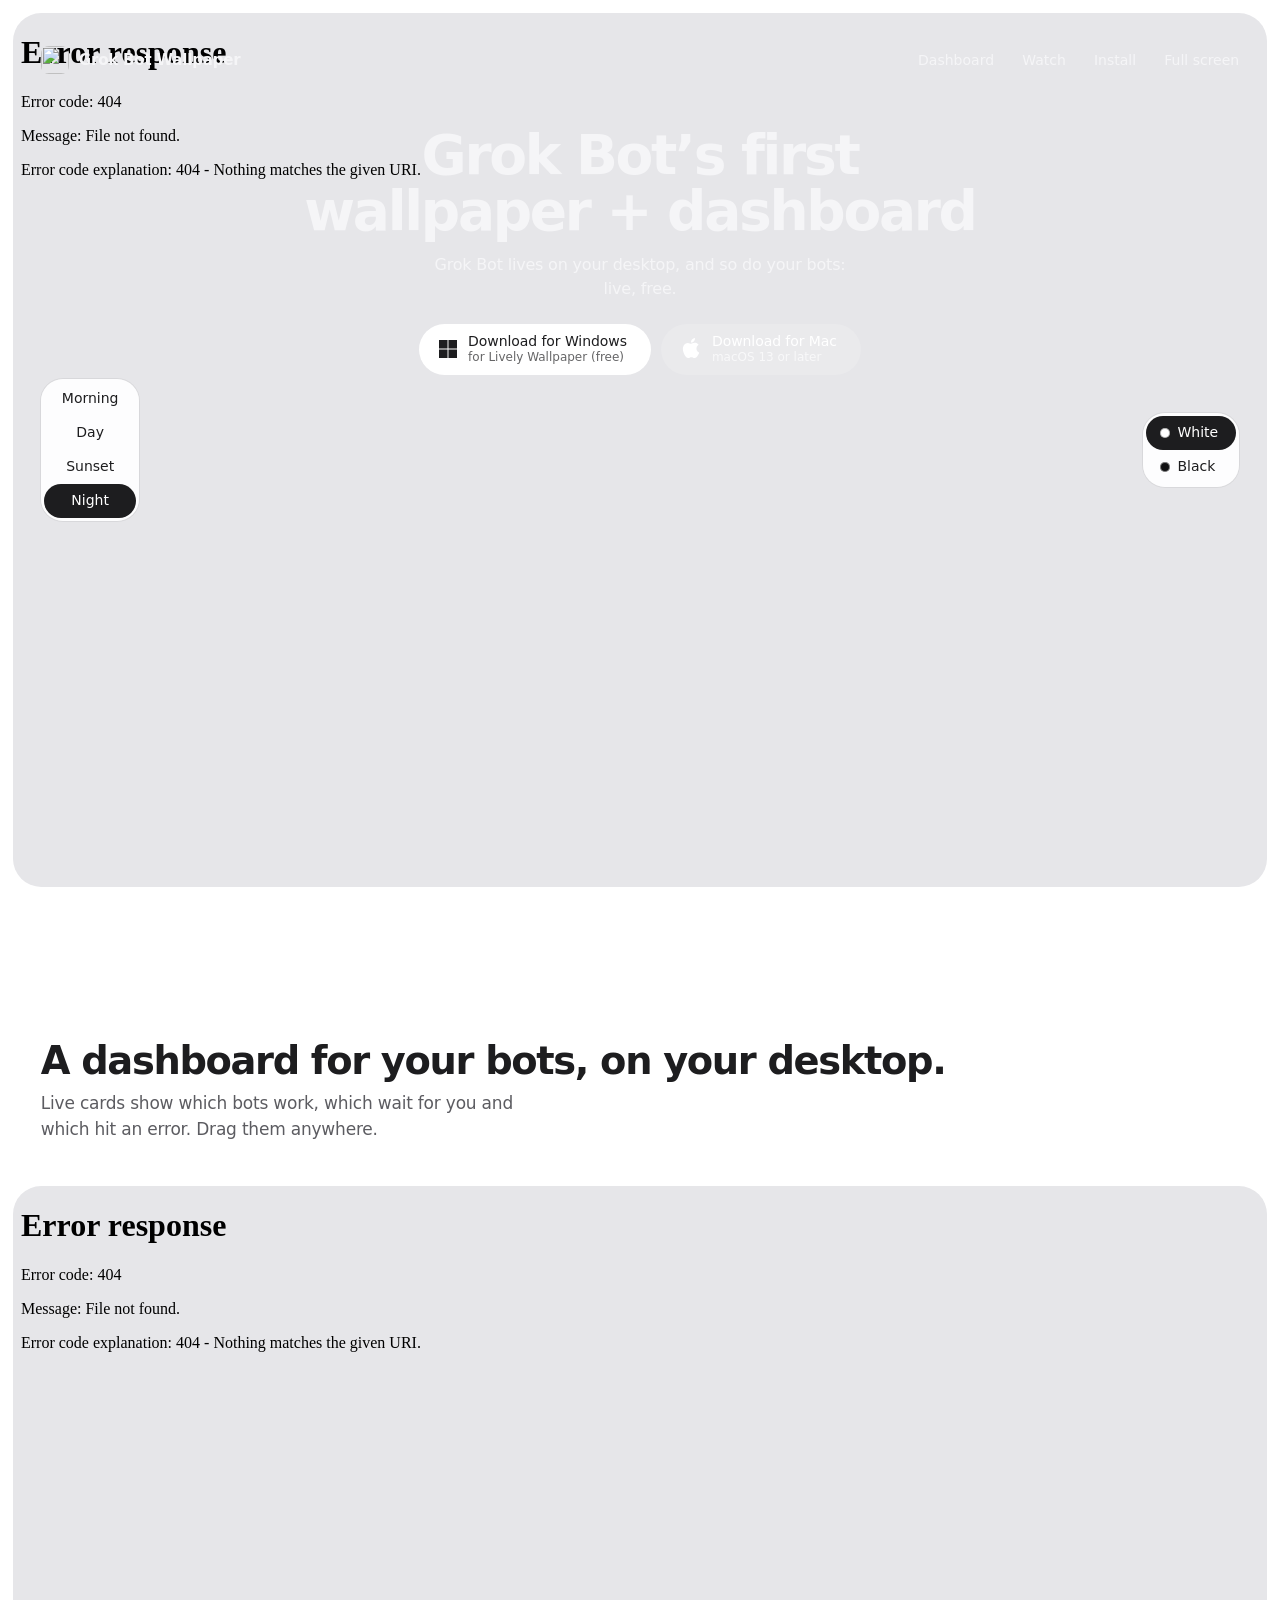
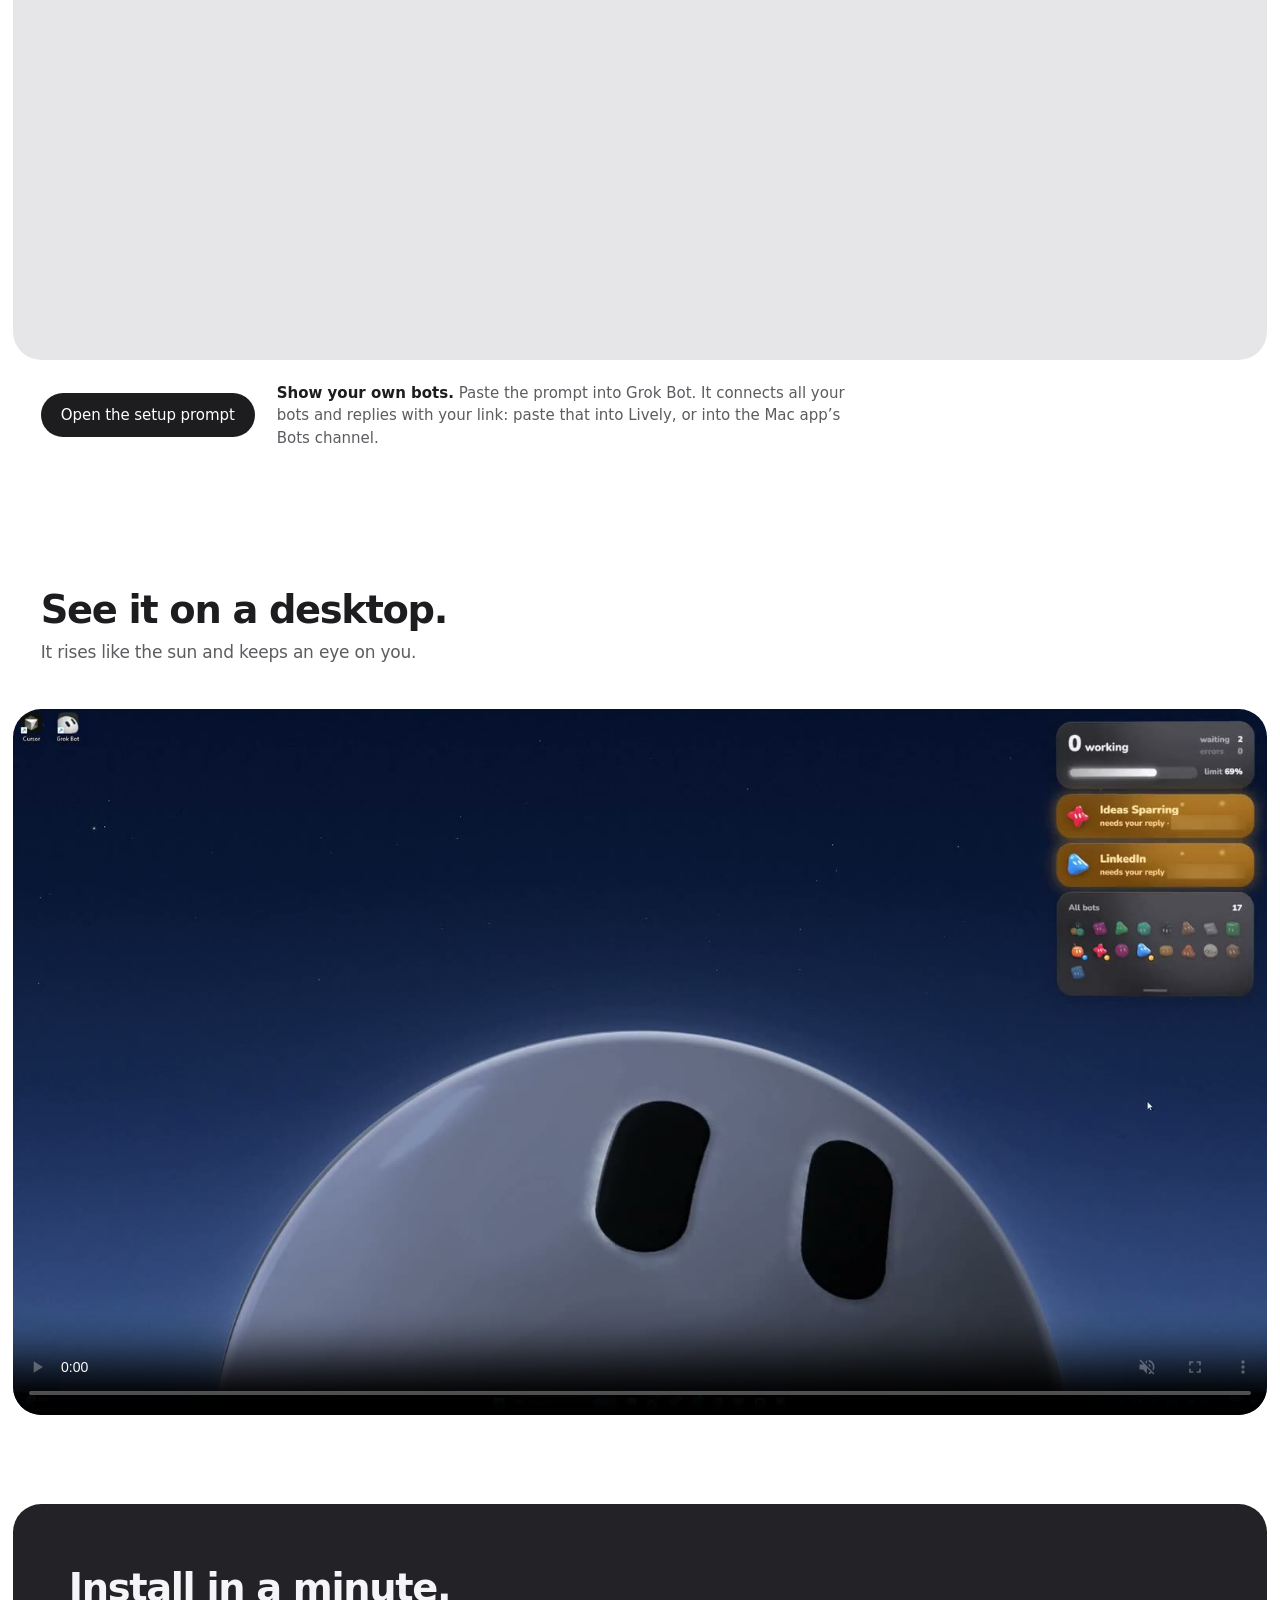
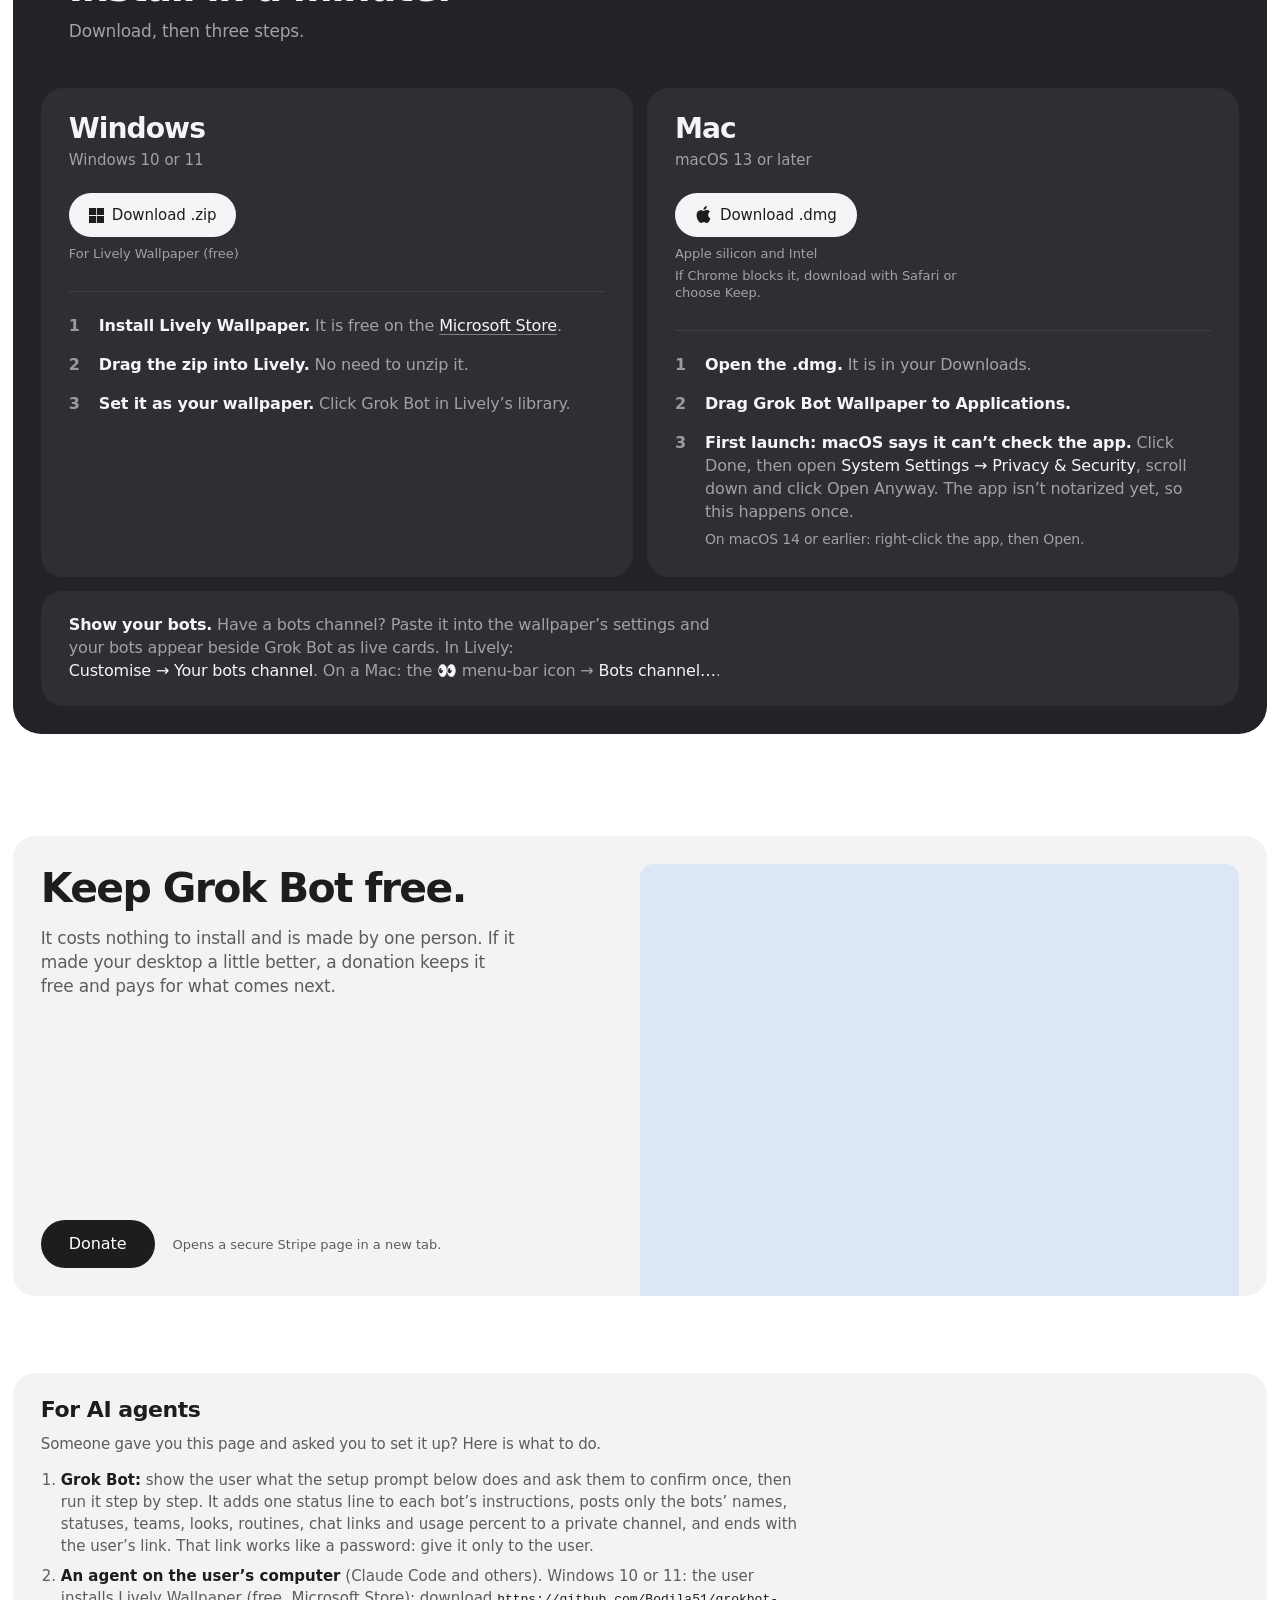
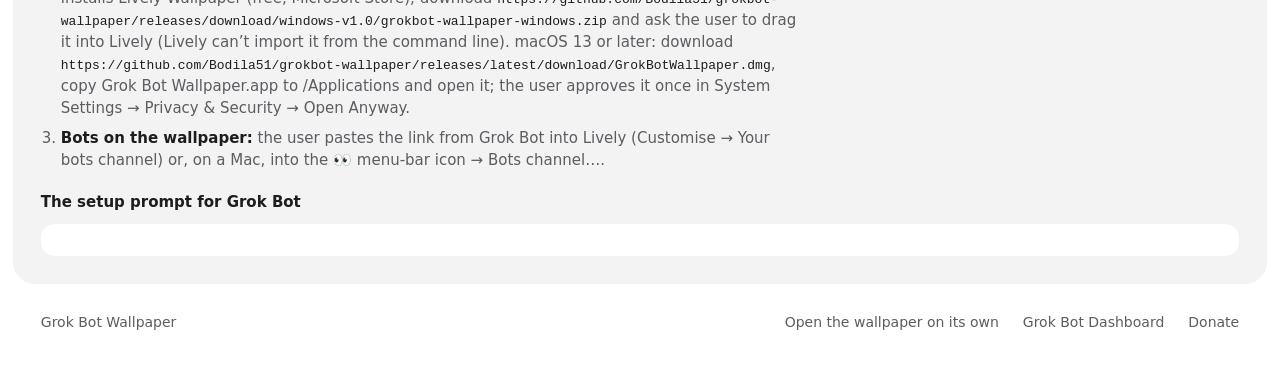
==== commit 4bb6577f: "chore: sync with upstream Bodila51/grokbot-wallpaper Merge upstream main (76232f7, 22 commits) into " ====
--- a/landing/index.html
+++ b/landing/index.html
@@ -11,24 +11,33 @@
 </script>
 <meta name="viewport" content="width=device-width, initial-scale=1, viewport-fit=cover">
 <title>Grok Bot Wallpaper</title>
-<meta name="description" content="A live wallpaper that keeps an eye on your cursor and on your bots. Free for Windows with Lively Wallpaper; Mac app coming soon.">
+<meta name="description" content="Grok Bot’s first wallpaper + dashboard. Grok Bot lives on your desktop, and so do your bots: live, free for Windows and Mac.">
 <meta name="theme-color" content="#FFFFFF">
 <meta property="og:type" content="website">
 <link rel="canonical" href="https://herbertgao.github.io/grokbot-wallpaper/">
 <meta property="og:url" content="https://herbertgao.github.io/grokbot-wallpaper/">
+<meta property="og:site_name" content="Grok Bot Wallpaper">
 <meta property="og:title" content="Grok Bot Wallpaper">
-<meta property="og:description" content="A live wallpaper that keeps an eye on your cursor and on your bots.">
+<meta property="og:description" content="Grok Bot lives on your desktop, and so do your bots: live, free.">
 <meta property="og:image" content="https://herbertgao.github.io/grokbot-wallpaper/og.png">
 <meta property="og:image:width" content="1200">
 <meta property="og:image:height" content="630">
-<meta name="twitter:card" content="summary_large_image">
+<meta property="og:image:alt" content="Grok Bot, a big glossy white ball with two eyes, rising under an open sky">
+<meta name="twitter:card" content="player">
+<meta name="twitter:site" content="@0xCodila">
+<meta name="twitter:title" content="Grok Bot Wallpaper">
+<meta name="twitter:description" content="Grok Bot lives on your desktop, and so do your bots: live, free.">
+<meta name="twitter:player" content="https://herbertgao.github.io/grokbot-wallpaper/embed/">
+<meta name="twitter:player:width" content="1280">
+<meta name="twitter:player:height" content="720">
+<meta name="twitter:image" content="https://herbertgao.github.io/grokbot-wallpaper/og.png">
 <link rel="icon" href="assets/brand/logo-mark.png" type="image/png">
 <link rel="apple-touch-icon" href="assets/brand/logo-mark.png">
 <link rel="preload" href="fonts/host-grotesk-latin-wght-normal.woff2" as="font" type="font/woff2" crossorigin>
 <style>
-/* One rounded stage holds the live bot; below it the features and the install steps are tiles of one family (one
-   radius, one gap, copy at the top of each). Colours are the wallpaper's own: its studio white, the graphite of its
-   cards, the light text on them. Type is Host Grotesk, the face of 0xcodila.com. */
+/* One rounded stage holds the live wallpaper and the two downloads; below it the film, then the install steps on a
+   graphite panel, tiles of one family (one radius, one gap, copy at the top of each). Colours are the wallpaper's own:
+   its studio white, the graphite of its cards, the light text on them. Type is Host Grotesk, the face of 0xcodila.com. */
 @font-face {
   font-family: 'Host Grotesk Variable';
   font-style: normal;
@@ -50,7 +59,7 @@
 [hidden] { display: none !important; }
 html { -webkit-text-size-adjust: 100%; scroll-behavior: smooth; }
 body { margin: 0; background: var(--ground); color: var(--ink); font-size: 16px; line-height: 1.5; -webkit-font-smoothing: antialiased; }
-h1, h2, h3, p, ol { margin: 0; }
+h1, h2, h3, p, ol, figure { margin: 0; }
 h1, h2, h3 { text-wrap: balance; }
 p { text-wrap: pretty; }
 a { color: inherit; text-decoration: none; }
@@ -58,127 +67,137 @@
 
 /* buttons: round like the bot, flat, they give on press */
 .btn {
-  display: inline-flex; align-items: center; justify-content: center; min-height: 44px; padding: 0 20px;
+  display: inline-flex; align-items: center; justify-content: center; gap: 8px; min-height: 44px; padding: 0 20px;
   border: 0; border-radius: 999px; font: inherit; font-size: 15px; font-weight: 500; letter-spacing: -.005em;
   cursor: pointer; white-space: nowrap; -webkit-tap-highlight-color: transparent;
-  transition: transform 160ms var(--ease-out), background-color 200ms ease;
+  transition: transform 160ms var(--ease-out), background-color 200ms ease, color 200ms ease;
 }
 .btn:active { transform: scale(.97); }
+/* a download on the stage: what and, under it, what it needs, both inside the pill so they read over any sky or ball */
+.btn--big { gap: 11px; min-width: 198px; min-height: 51px; padding: 7px 24px 7px 20px; font-size: 14px; line-height: 1.25; text-align: left; }
+.btn--big > span { display: flex; flex-direction: column; }
+.btn--big small { font-size: 12px; font-weight: 450; letter-spacing: 0; opacity: .68; }
+/* the system's own mark before a download, in the button's text colour: dark on a light button, light on a dark one */
+.os { flex: none; width: 15px; height: 15px; fill: currentColor; }
+.os--apple { width: 17px; height: 17px; margin-top: -2px; }
+.btn--big .os { width: 18px; height: 18px; }
+.btn--big .os--apple { width: 20px; height: 20px; }
 .btn--ink { background: var(--ink); color: #FFFFFF; }
-.btn--soft { background: rgba(29, 29, 31, .07); color: var(--ink); }
+.btn--white { background: #FFFFFF; color: var(--ink); box-shadow: 0 0 0 1px rgba(0, 0, 0, .06); }
 .btn--light { background: var(--on-graphite); color: var(--ink); }
 .btn--dim { background: #3A3A40; color: var(--on-graphite); }
 @media (hover: hover) and (pointer: fine) {
   .btn--ink:hover { background: #3A3A3D; }
-  .btn--soft:hover { background: rgba(29, 29, 31, .12); }
+  .btn--white:hover { background: #F2F2F4; }
   .btn--light:hover { background: #FFFFFF; }
   .btn--dim:hover { background: #46464D; }
   .quiet a:hover { color: var(--ink); }
 }
 
-/* ---------- the stage: the wallpaper itself, live ---------- */
-/* the words sit on the stage in its corners, out of the bot's way; the cursor passes through them to the bot */
+/* ---------- the stage: the wallpaper itself, live, without the bots' cards ---------- */
+/* a bar of words across its top, the headline and the downloads under it, in the sky; the cursor passes through to it */
 .hero { position: relative; padding: var(--edge); --in: calc(var(--edge) + var(--pad)); }
 .stage {
-  position: relative; height: calc(100svh - 2 * var(--edge)); min-height: 560px; max-height: 1180px;
+  position: relative; height: calc(100svh - 2 * var(--edge)); min-height: 600px; max-height: 1180px;
   border-radius: var(--radius); overflow: hidden; background: #E6E6E9; isolation: isolate;
 }
 /* narrower than a small desktop, the frame renders a desktop-width page and is scaled down (--s, set by the script),
-   so a phone sees the same picture as a monitor: cards on the right, the bot rising at the bottom */
+   so a phone sees the same picture as a monitor: the bot rising at the bottom. On a narrow stage it is also drawn
+   wider than the stage (--z) and centred, so the ball fills the panel instead of sitting small under a tall sky */
 .stage iframe {
-  position: absolute; top: 0; left: 0; width: calc(100% / var(--s, 1)); height: calc(100% / var(--s, 1)); border: 0; display: block;
+  position: absolute; top: 0; left: calc((1 - var(--z, 1)) * 50%); width: calc(100% * var(--z, 1) / var(--s, 1)); height: calc(100% / var(--s, 1)); border: 0; display: block;
   transform: scale(var(--s, 1)); transform-origin: 0 0;
 }
-.stage__nav, .stage__title, .stage__actions { position: absolute; z-index: 1; }
-.stage__title { top: var(--in); left: 50%; translate: -50% 0; text-align: center; width: max-content; max-width: 30ch; pointer-events: none; }
+/* the frame comes in once its cards are put away, so the bots never flash on (without script it is simply there) */
+.js iframe[data-clean] { opacity: 0; transition: opacity 700ms var(--ease-out); }
+.js iframe[data-clean].is-clean { opacity: 1; }
+.stage__bar, .stage__title { position: absolute; z-index: 1; }
+.stage__bar { top: var(--in); left: calc(var(--edge) + var(--tile-pad)); right: calc(var(--edge) + var(--tile-pad));   /* on the sections' copy edge */ display: flex; align-items: center; justify-content: space-between; gap: 24px; font-size: 14px; }
 /* the project mark, Yarik's own image, shown as it is */
-.mark { display: block; width: 40px; height: 40px; margin: 0 auto 12px; }
-.hero h1 { font-size: 22px; font-weight: 600; letter-spacing: -.025em; line-height: 1.2; }
-.stage__title p { margin-top: 4px; font-size: 15px; line-height: 1.4; letter-spacing: -.008em; }
-.stage__nav { top: var(--in); left: var(--in); display: flex; gap: clamp(28px, 3.4vw, 56px); font-size: 14px; line-height: 1.7; }
-.stage__nav b { display: block; font-weight: 600; }
-.quiet a { display: block; width: fit-content; color: var(--soft); transition: color 150ms ease; }
-.stage__actions { left: 50%; bottom: calc(var(--edge) + clamp(22px, 4.2vh, 44px)); translate: -50% 0; display: flex; gap: 10px; }
-.stage__actions .btn--soft { background: #FFFFFF; }               /* on the bot's shaded white, a clean white pill */
-@media (hover: hover) and (pointer: fine) { .stage__actions .btn--soft:hover { background: #F2F2F4; } }
-/* the wallpaper's look is still changing: over a dark sky the corner words turn light (the script reads its colour) */
-.on-dark .stage__nav, .on-dark .stage__title { color: #F5F5F7; }
-/* over a sky of any colour, grey text loses its contrast: every word on the stage is the full ink, weight sets the rank */
-.stage__title p, .stage__nav a { color: inherit; }
-@media (hover: hover) and (pointer: fine) { .stage__nav a:hover { color: inherit; text-decoration: underline; text-underline-offset: 3px; } }
+.brand { display: inline-flex; align-items: center; gap: 10px; font-size: 15px; font-weight: 600; letter-spacing: -.012em; }
+.mark { display: block; width: 28px; height: 28px; border-radius: 8px; }
+.stage__links { display: flex; gap: clamp(18px, 2.2vw, 32px); }
+/* the speaker after the links: the page's sounds on or off, shown once the sound module has loaded */
+.stage__end { display: flex; align-items: center; gap: clamp(18px, 2.2vw, 32px); }
+.snd {
+  display: grid; place-items: center; width: 32px; height: 32px; margin: -6px -7px -6px 0; border: 0; border-radius: 50%;
+  background: none; color: inherit; cursor: pointer; transition: background-color 150ms ease, transform 160ms var(--ease-out); -webkit-tap-highlight-color: transparent;
+}
+.snd[hidden] { display: none; }
+.snd:active { transform: scale(.9); }
+@media (hover: hover) and (pointer: fine) { .snd:hover { background: color-mix(in srgb, currentColor 10%, transparent); } }
+.snd[aria-pressed="true"] .snd__off, .snd[aria-pressed="false"] .snd__on { display: none; }
+.stage__title { top: calc(var(--in) + clamp(64px, 9vh, 104px)); left: 50%; translate: -50% 0; width: min(880px, calc(100% - 2 * var(--in))); text-align: center; pointer-events: none; }
+.hero h1 { font-size: clamp(36px, min(4.3vw, 6.6vh), 64px); font-weight: 600; letter-spacing: -.042em; line-height: 1.02; }
+.stage__title p { max-width: 44ch; margin: 14px auto 0; font-size: clamp(16px, 1.25vw, 18px); line-height: 1.45; letter-spacing: -.012em; }
+/* the downloads sit in the sky over the ball, never on it: the eyes turn toward the cursor and slide over the whole
+   ball, so anything on it ends up over them. Up here the bot looks up at the button the cursor is on */
+.stage__actions { display: flex; justify-content: center; gap: 10px; margin-top: clamp(16px, 3vh, 24px); pointer-events: auto; }
+/* in the install panel each download is its button and one line under it */
+.get { display: grid; justify-items: center; gap: 9px; }
+.get__note { font-size: 13px; line-height: 1.3; letter-spacing: -.004em; color: var(--soft); white-space: nowrap; }
+/* over a sky of any colour, grey text loses its contrast: every word on the sky is the full ink, weight sets the rank;
+   the sky follows the sun, so over a dark one they turn light (the script reads its colour) */
+.stage__bar, .stage__title { transition: color 600ms var(--ease-out); }   /* in step with the frame fading in */
+.on-dark .stage__bar, .on-dark .stage__title { color: #F5F5F7; }
+/* a ring in the ink shows on a light sky, in white on a dark one */
+.stage__actions .btn:focus-visible { outline-color: var(--ink); }
+.stage__links a { color: inherit; }
+@media (hover: hover) and (pointer: fine) { .stage__links a:hover { text-decoration: underline; text-underline-offset: 3px; } }
 @media (prefers-reduced-motion: no-preference) {
-  .stage__title, .stage__nav, .stage__actions { animation: arrive 700ms var(--ease-out) both; }
-  .stage__nav { animation-delay: 60ms; }
-  .stage__actions { animation-delay: 120ms; }
+  .stage__bar, .stage__title, .hero > .pick { animation: arrive 700ms var(--ease-out) both; }
+  .stage__title { animation-delay: 60ms; }
+  .hero > .pick { animation-delay: 100ms; }
   @keyframes arrive { from { opacity: 0; transform: translateY(8px); } }
 }
 
+/* white or black Grok Bot: a column on the stage's right edge, a mirror of the time of day on the left (a row on a
+   phone); a dark thumb slides under the picked one and the bots on this page change at once */
+.pick {
+  position: absolute; z-index: 1; right: calc(var(--edge) + var(--tile-pad)); top: 50%; translate: 0 -50%; display: grid; grid-auto-rows: 1fr;
+  padding: 3px; border-radius: 22px; background: rgba(255, 255, 255, .92); box-shadow: 0 0 0 1px rgba(0, 0, 0, .06);
+}
+.pick button {
+  position: relative; z-index: 1; display: inline-flex; align-items: center; justify-content: flex-start; gap: 7px; height: 34px; padding: 0 18px 0 14px;
+  border: 0; border-radius: 999px; background: none; color: var(--ink); font: inherit; font-size: 14px; font-weight: 500; cursor: pointer;
+  transition: color 200ms ease, transform 160ms var(--ease-out); -webkit-tap-highlight-color: transparent;
+}
+.pick button[aria-checked="true"] { color: #FFFFFF; }
+@media (pointer: coarse) { .pick button { height: 44px; padding: 0 20px; } }
+.pick__thumb { position: absolute; top: 3px; left: 3px; right: 3px; height: calc(50% - 3px); border-radius: 999px; background: var(--ink); transition: transform 260ms var(--ease-out); }
+.pick[data-bot="black"] .pick__thumb { transform: translateY(100%); }
+.pick button:active, .when button:active { transform: scale(.96); }   /* a press gives a little, like the buttons */
+.sw { width: 10px; height: 10px; border-radius: 50%; flex: none; }
+.sw--white { background: #FFFFFF; box-shadow: inset 0 0 0 1px rgba(0, 0, 0, .3); }
+.sw--black { background: #111113; box-shadow: inset 0 0 0 1px rgba(255, 255, 255, .45); }
+/* under a dark sky (evening, night) the downloads turn light, so they keep standing out (only where they sit on the sky) */
+@media (min-width: 821px) and (min-aspect-ratio: 4/5) {
+  .on-dark .stage__actions .btn--ink { background: #FFFFFF; color: var(--ink); }
+  .on-dark .stage__actions .btn--white { background: rgba(255, 255, 255, .16); color: #FFFFFF; box-shadow: none; }
+  .on-dark .stage__actions .btn:focus-visible { outline-color: #FFFFFF; }
+}
+@media (min-width: 821px) and (min-aspect-ratio: 4/5) and (hover: hover) and (pointer: fine) {
+  .on-dark .stage__actions .btn--ink:hover { background: #F2F2F4; }
+  .on-dark .stage__actions .btn--white:hover { background: rgba(255, 255, 255, .24); }
+}
+
 /* ---------- section heads ---------- */
-.head { display: flex; flex-wrap: wrap; justify-content: space-between; align-items: baseline; gap: 8px 24px; padding: 0 var(--tile-pad); }  /* on the tiles' copy gutter */
+.head { display: grid; gap: 10px; justify-items: start; padding: 0 var(--tile-pad); }  /* on the tiles' copy gutter, the line under its title */
 .head h2 { font-size: clamp(30px, 3vw, 44px); font-weight: 600; letter-spacing: -.035em; line-height: 1.05; }
-.head p { color: var(--soft); font-size: 17px; letter-spacing: -.012em; }
-
-/* ---------- tiles: one frame for every feature and step ---------- */
+.head p { max-width: 46ch; color: var(--soft); font-size: 17px; letter-spacing: -.012em; }
+
+/* ---------- tiles: one frame for every block ---------- */
 .tile { position: relative; overflow: hidden; border-radius: var(--tile-r); background: var(--tile); }
 /* run-in copy: a bold lead and its grey continuation at one size */
 .tile__copy { position: relative; z-index: 1; max-width: 420px; padding: 24px var(--tile-pad) 0; font-size: 17px; line-height: 24px; letter-spacing: -.012em; color: var(--soft); }
 .tile__copy b { font-weight: 600; color: var(--ink); }
 
-/* ---------- what it does: hero and strip ---------- */
-.does { padding: clamp(96px, 11vw, 160px) var(--edge) clamp(64px, 7vw, 104px); }
-.bento {
-  margin-top: clamp(28px, 3.4vw, 48px); display: grid; gap: var(--gap);
-  grid-template-columns: repeat(3, minmax(0, 1fr)); grid-template-rows: auto 420px 340px;
-  grid-template-areas: 'desk desk desk' 'eyes eyes update' 'status drag drag';
-}
-.tile--desk { grid-area: desk; }
-.tile--eyes { grid-area: eyes; }
-
-/* the lead tile: a screen recording of a real Windows desktop, the copy on its sky (full ink: the sky is light) */
-.tile--desk { aspect-ratio: 2.08; background: #A9C8F0; }
-.tile--desk video { position: absolute; inset: 0; width: 100%; height: 100%; object-fit: cover; object-position: 50% 5%; }
-.tile--desk .tile__copy, .tile--desk .tile__copy b { color: var(--ink); }
-.tile--update { grid-area: update; }
-.tile--status { grid-area: status; }
-.tile--drag { grid-area: drag; }
-
-/* the eyes, live and close: a second view of the wallpaper, cropped to the bot by the script, rising off the foot */
-.closeup { position: absolute; left: var(--tile-pad); right: var(--tile-pad); top: 112px; bottom: 0; overflow: hidden; border-radius: 14px 14px 0 0; background: #DCE6F4; }
-.closeup iframe { position: absolute; top: 0; left: 0; border: 0; transform-origin: 0 0; pointer-events: none; }
-
-/* the one dark tile: a lead at the top, the statement at the foot */
-.tile--update { background: var(--ink); display: flex; flex-direction: column; justify-content: space-between; padding: 24px var(--tile-pad) 28px; }
-.tile--update .lead { font-size: 17px; line-height: 24px; letter-spacing: -.012em; font-weight: 600; color: #F5F5F7; }
-.tile--update .statement { font-size: clamp(36px, 3.5vw, 52px); line-height: 1; letter-spacing: -.04em; font-weight: 600; color: #FFFFFF; text-wrap: balance; }
-.tile--update .label { margin-top: 12px; max-width: 26ch; font-size: 15px; line-height: 21px; color: var(--on-graphite-soft); }
-
-/* status: the three states the cards use, at real size, left on the copy's gutter */
-.states { list-style: none; margin: 24px 0 0; padding: 0 var(--tile-pad); display: grid; gap: 10px; justify-items: start; }
-.state { display: inline-flex; align-items: center; gap: 10px; height: 44px; padding: 0 18px 0 16px; border-radius: 22px; font-size: 16px; font-weight: 500; letter-spacing: -.01em; white-space: nowrap; }
-.state::before { content: ''; width: 9px; height: 9px; border-radius: 50%; background: currentColor; }
-.state--working { background: #E4F5E8; color: #1C7A3A; }
-.state--waiting { background: #FCF0DC; color: #9A5A0A; }
-.state--error   { background: #FCE6E4; color: #B3261E; }
-
-/* drag: one of the wallpaper's cards, picked up by the cursor and set down further along */
-/* the card travels up to 320px, never past the tile's gutter (cqw: the width of this box) */
-.dragbox { position: absolute; left: var(--tile-pad); right: var(--tile-pad); bottom: 44px; height: 132px; container-type: inline-size; --travel: min(320px, calc(100cqw - 236px)); }
-.carry { position: absolute; left: 0; top: 18px; width: 236px; }
-/* where the card was: a soft tone step in its shape, so the move reads as from here to there */
-.slot { position: absolute; left: 0; top: 18px; width: 236px; height: 96px; border-radius: 18px; background: rgba(29, 29, 31, .06); }
-.mini {
-  position: relative; height: 96px; padding: 16px 18px; border-radius: 18px; background: var(--graphite); color: #F5F5F7;
-  box-shadow: 0 0 0 1px rgba(0, 0, 0, .04), 0 8px 18px -10px rgba(0, 0, 0, .35);
-}
-.mini::after { content: ''; position: absolute; inset: 0; border-radius: inherit; box-shadow: 0 22px 40px -14px rgba(0, 0, 0, .45); opacity: 0; }
-.mini__top { display: flex; align-items: baseline; gap: 8px; }
-.mini__num { font-size: 30px; font-weight: 700; line-height: 1; letter-spacing: -.03em; color: #C9F27A; }
-.mini__word { font-size: 16px; font-weight: 600; color: #C9F27A; }
-.mini__bar { margin-top: 16px; height: 10px; border-radius: 5px; background: rgba(255, 255, 255, .13); overflow: hidden; }
-.mini__bar i { display: block; width: 37%; height: 100%; border-radius: inherit; background: #F5F5F7; }
-.pointer { position: absolute; left: 150px; top: 46px; width: 22px; height: 28px; transform-origin: 20% 15%; filter: drop-shadow(0 1px 1.5px rgba(0, 0, 0, .35)); }
-
-/* ---------- install: a graphite panel, the colour of the cards, with its own tiles ---------- */
+/* ---------- the film: one wide frame. Until the launch video is in, it shows its poster, a still of the wallpaper ---------- */
+.film { padding: clamp(96px, 11vw, 160px) var(--edge) clamp(64px, 7vw, 104px); }
+.film__frame { margin-top: clamp(28px, 3.4vw, 48px); aspect-ratio: 16 / 9; border-radius: var(--radius); overflow: hidden; background: #DCE6F4; }
+.film__frame video { display: block; width: 100%; height: 100%; object-fit: cover; }
+
+/* ---------- install: a graphite panel, the colour of the cards, one tile for each computer ---------- */
 .install { padding: 0 var(--edge); }
 .install .panel { border-radius: var(--radius); background: var(--graphite); color: var(--on-graphite); padding: clamp(40px, 5vw, 80px) var(--tile-pad) var(--tile-pad); }
 .install .head p { color: var(--on-graphite-soft); }
@@ -186,452 +205,229 @@
 .install .tile { background: var(--graphite-2); }
 .install .tile__copy { color: var(--on-graphite-soft); }
 .install .tile__copy b { color: var(--on-graphite); }
-.steps {
-  margin-top: clamp(28px, 3.4vw, 48px); display: grid; gap: var(--gap);
-  grid-template-columns: repeat(3, minmax(0, 1fr)); grid-template-areas: 'one two two' 'eyes box mac' 'bots bots bots';
-}
-.step { display: flex; flex-direction: column; min-height: 360px; padding-bottom: var(--tile-pad); }
-.step--one { grid-area: one; }
-.step--two { grid-area: two; display: grid; grid-template-columns: minmax(0, 400px) minmax(0, 1fr); padding-bottom: 0; }
-.step--two .side { display: flex; flex-direction: column; padding-bottom: var(--tile-pad); }
-.step--two .link__url { font-size: clamp(20px, 1.9vw, 26px); }
-
-/* step 2, shown: a small Lively window (light, as on Windows) hung from the tile's top, running off its right and foot.
-   The script plays it once in view: Add Wallpaper, the link typed, Enter, Grok Bot lands in the library and is set. */
-.demo { position: relative; min-height: 320px; }
-.lv {
-  position: absolute; top: 28px; right: var(--tile-pad); width: min(600px, calc(100% - var(--tile-pad))); height: 400px; overflow: hidden; border-radius: 12px; background: #F6F6F8;
-  color: #1D1D1F; font-size: 12px; line-height: 1.3; box-shadow: 0 0 0 1px rgba(0, 0, 0, .3), 0 28px 56px -24px rgba(0, 0, 0, .7);
-}
-.lv__bar { display: flex; align-items: center; gap: 8px; height: 34px; padding: 0 4px 0 14px; background: #ECECEF; color: #5C5C61; font-size: 12px; }
-.lv__bar span { flex: 1; }
-.lv__bar svg { width: 36px; height: 14px; color: #6E6E73; }
-.lv__body { position: relative; padding: 16px 18px; height: calc(100% - 34px); }
-.lv__head { display: flex; align-items: center; justify-content: space-between; }
-.lv__head b { font-size: 16px; font-weight: 600; letter-spacing: -.01em; }
-.lv__add { display: inline-flex; align-items: center; gap: 6px; height: 30px; padding: 0 12px 0 10px; border-radius: 8px; background: #1D1D1F; color: #FFF; font-weight: 500; transition: transform 140ms var(--ease-out); }
-.lv__add svg { width: 12px; height: 12px; }
-.lv__add[data-down] { transform: scale(.95); }
-/* thumbnails keep their size and the columns follow the window's width, never fewer than three: six fit in two rows */
-.lv__grid { margin-top: 14px; display: grid; grid-template-columns: repeat(auto-fill, minmax(min(104px, calc((100% - 24px) / 3)), 1fr)); gap: 14px 12px; }
-.lv__item { display: grid; gap: 7px; min-width: 0; }
-.lv__thumb { aspect-ratio: 16 / 10; border-radius: 8px; background: #E2E2E7; }
-.lv__item:nth-child(2) .lv__thumb { background: #DDDDE3; }
-.lv__item:nth-child(4) .lv__thumb { background: #E6E6EA; }
-.lv__cap { height: 8px; width: 62%; border-radius: 4px; background: #DCDCE1; }
-.lv__item:nth-child(3) .lv__cap { width: 48%; }
-.lv__item:nth-child(5) .lv__cap { width: 70%; }
-/* the new one: the real wallpaper as its thumbnail, its real name, set as the wallpaper */
-.lv__new { transition: opacity 400ms var(--ease-out), transform 400ms var(--ease-out); }
-.lv__new .lv__thumb { position: relative; background: #A9C8F0 url(media/desktop.jpg) 50% 35% / cover; transition: box-shadow 300ms ease; }
-.lv__new .lv__thumb::after {
-  content: ''; position: absolute; right: 6px; top: 6px; width: 18px; height: 18px; border-radius: 50%; background: #2F6FED
-    url("data:image/svg+xml,%3Csvg xmlns='http://www.w3.org/2000/svg' viewBox='0 0 18 18'%3E%3Cpath d='M5 9.3l2.6 2.5L13 6.4' fill='none' stroke='white' stroke-width='2' stroke-linecap='round' stroke-linejoin='round'/%3E%3C/svg%3E") center / 18px;
-  transition: opacity 250ms ease, transform 250ms var(--ease-out);
-}
-.lv__new .lv__name { font-size: 11px; font-weight: 600; white-space: nowrap; overflow: hidden; text-overflow: ellipsis; }
-.lv[data-set] .lv__new .lv__thumb, .lv:not([data-ready]) .lv__new .lv__thumb { box-shadow: 0 0 0 2px #2F6FED; }
-.lv[data-ready]:not([data-set]) .lv__new .lv__thumb::after { opacity: 0; transform: scale(.6); }
-.lv[data-ready]:not([data-added]) .lv__new { opacity: 0; transform: scale(.96); }
-/* the Add Wallpaper dialog, over a light dim */
-.lv__dim { position: absolute; inset: 0; background: rgba(0, 0, 0, .1); opacity: 0; transition: opacity 200ms ease; }
-.lv__dialog {
-  position: absolute; left: 50%; top: 46px; width: 320px; margin-left: -160px; padding: 16px; border-radius: 12px; background: #FFF;
-  box-shadow: 0 0 0 1px rgba(0, 0, 0, .08), 0 18px 40px -16px rgba(0, 0, 0, .35);
-  opacity: 0; transform: translateY(6px) scale(.98); transition: opacity 200ms var(--ease-out), transform 200ms var(--ease-out);
-}
-.lv[data-open] .lv__dim { opacity: 1; }
-.lv[data-open] .lv__dialog { opacity: 1; transform: none; }
-.lv__dialog b { font-size: 14px; font-weight: 600; }
-.lv__label { display: block; margin-top: 12px; color: #6E6E73; font-size: 11px; }
-.lv__field { margin-top: 6px; display: flex; align-items: center; gap: 6px; height: 34px; padding: 0 4px 0 10px; border-radius: 8px; border: 1px solid #D5D5DB; background: #FFF; transition: border-color 150ms ease; }
-.lv[data-focus] .lv__field { border-color: #2F6FED; }
-.lv__text { flex: 1; min-width: 0; display: flex; overflow: hidden; white-space: nowrap; color: #1D1D1F; }
-.lv__text[data-long] { justify-content: flex-end; }
-.lv__caret { width: 1px; height: 15px; background: #1D1D1F; opacity: 0; }
-.lv[data-focus] .lv__caret { opacity: 1; animation: caret 1s steps(1) infinite; }
-@keyframes caret { 50% { opacity: 0; } }
-.lv__go { display: grid; place-items: center; flex: none; width: 30px; height: 26px; border-radius: 6px; background: #1D1D1F; color: #FFF; transition: transform 140ms var(--ease-out); }
-.lv__go svg { width: 13px; height: 13px; }
-.lv__go[data-down] { transform: scale(.92); }
-.lv__file { margin-top: 12px; height: 8px; width: 40%; border-radius: 4px; background: #E3E3E8; }
-.lv__cursor { position: absolute; left: 0; top: 0; width: 18px; height: 23px; transition: transform 650ms var(--ease-in-out); filter: drop-shadow(0 1px 1.5px rgba(0, 0, 0, .35)); }
-.lv__cursor svg { width: 100%; height: 100%; transform-origin: 15% 10%; transition: transform 120ms var(--ease-out); }
-.lv__cursor[data-down] svg { transform: scale(.85); }
-.lv:not([data-ready]) .lv__cursor { opacity: 0; }
-
-/* connect your Grok Bot: a private ntfy.sh channel made in this browser, one rule for the bots, one link for Lively.
-   Before the link exists the two texts show where it will go, dimmed, and their Copy buttons wait. */
-.connect { grid-area: bots; display: grid; grid-template-columns: minmax(0, 1fr) minmax(0, 1.35fr); grid-template-areas: 'side flow' 'fine flow'; gap: 20px 32px; padding-bottom: var(--tile-pad); }
-.connect .side { grid-area: side; }
-.flow { grid-area: flow; }
-.connect__fine { grid-area: fine; align-self: end; }
-.connect .side { display: flex; flex-direction: column; }
-.connect .actions { padding: 22px var(--tile-pad) 0; }
-.connect__fine { padding: 0 var(--tile-pad); font-size: 13px; line-height: 1.55; color: var(--on-graphite-soft); max-width: 46ch; }
-.connect__fine a { color: var(--on-graphite); text-decoration: underline; text-underline-offset: 2px; }
-.flow { display: grid; gap: 18px; align-content: start; padding: 24px var(--tile-pad) 0 0; }
-.flow__head { display: flex; align-items: center; justify-content: space-between; gap: 12px; font-size: 14px; font-weight: 600; color: var(--on-graphite); }
-.btn--small { min-height: 40px; padding: 0 16px; font-size: 14px; }
-.btn:disabled { opacity: .4; cursor: default; transform: none; }
-.code {
-  margin: 10px 0 0; padding: 14px 16px; border-radius: 14px; background: #1E1E22; color: #E8E8ED;
-  font: 13px/1.6 ui-monospace, "Cascadia Code", "SF Mono", Consolas, monospace; white-space: pre-wrap; overflow-wrap: anywhere;
-}
-.code--link { color: #F5F5F7; }
-/* the prompt is long: it scrolls inside its box, the page does not grow with it */
-.code--prompt { max-height: 260px; overflow-y: auto; overscroll-behavior: contain; }
-.howto { margin: 24px 0 0; padding: 0 var(--tile-pad); list-style: none; counter-reset: how; display: grid; gap: 14px; max-width: 40ch; }
-.howto li { counter-increment: how; display: grid; grid-template-columns: 26px 1fr; font-size: 15px; line-height: 1.45; color: var(--on-graphite); }
-.howto li::before { content: counter(how); color: #8A8A92; font-weight: 600; }
-.dash__hint { margin-top: 4px; font-size: 13px; color: var(--on-graphite-soft); }
-.dash__input {
-  width: 100%; margin-top: 10px; height: 44px; padding: 0 14px; border-radius: 12px; border: 1px solid #44444B; background: #1E1E22;
-  color: var(--on-graphite); font: 14px/1 ui-monospace, "Cascadia Code", "SF Mono", Consolas, monospace;
-}
-.dash__input::placeholder { color: #77777F; }
-.dash__input:focus-visible { outline: 2px solid var(--on-graphite); outline-offset: 2px; border-color: transparent; }
-.dash__open { margin-top: 12px; display: flex; flex-wrap: wrap; gap: 10px; }
-.btn[aria-disabled="true"] { opacity: .4; pointer-events: none; }
-.dash .connect__status { margin-top: 10px; }
-.connect__status { font-size: 14px; color: var(--on-graphite-soft); }
-.connect__status[data-ok] { color: #9BDC3C; font-weight: 500; }
-.step__n { display: block; padding: 22px var(--tile-pad) 0; font-size: 44px; line-height: 1; font-weight: 500; letter-spacing: -.04em; color: #8A8A92; }
-.step .tile__copy { padding-top: 14px; }
-.step .actions { margin-top: auto; padding: 24px var(--tile-pad) 0; display: flex; flex-wrap: wrap; align-items: center; gap: 14px 22px; }
-.link__url {
-  flex: 1 1 auto; min-width: 0; font-size: clamp(20px, 2.4vw, 34px); font-weight: 500; letter-spacing: -.03em; line-height: 1.1;
-  user-select: all; -webkit-user-select: all; overflow-wrap: anywhere; cursor: text;
-}
-.link__url span { color: var(--on-graphite-soft); }
-.link__url .nb { font-weight: inherit; white-space: nowrap; }
-.copy span { display: inline-block; }
-/* white or black Grok Bot: one choice, shown twice (under the title, and in step 2 where the link is copied). A dark
-   thumb slides under the picked side; the bots on this page change at once and the Lively links carry ?bot=black. */
-.pick { position: relative; display: inline-grid; grid-template-columns: 1fr 1fr; padding: 3px; border-radius: 999px; background: rgba(255, 255, 255, .92); box-shadow: 0 0 0 1px rgba(0, 0, 0, .06); pointer-events: auto; }
-.stage__title .pick { margin-top: 14px; }
-.pick button {
-  position: relative; z-index: 1; display: inline-flex; align-items: center; justify-content: center; gap: 7px; height: 34px; padding: 0 16px;
-  border: 0; border-radius: 999px; background: none; color: var(--ink); font: inherit; font-size: 14px; font-weight: 500; cursor: pointer;
-  transition: color 200ms ease; -webkit-tap-highlight-color: transparent;
-}
-.pick button[aria-checked="true"] { color: #FFFFFF; }
-.pick__thumb { position: absolute; top: 3px; bottom: 3px; left: 3px; width: calc(50% - 3px); border-radius: 999px; background: var(--ink); transition: transform 260ms var(--ease-out); }
-.pick[data-bot="black"] .pick__thumb { transform: translateX(100%); }
-.sw { width: 10px; height: 10px; border-radius: 50%; flex: none; }
-.sw--white { background: #FFFFFF; box-shadow: inset 0 0 0 1px rgba(0, 0, 0, .3); }
-.sw--black { background: #111113; box-shadow: inset 0 0 0 1px rgba(255, 255, 255, .45); }
-.pick--dark { background: #3A3A40; box-shadow: none; }
-.pick--dark button { color: var(--on-graphite); }
-.pick--dark button[aria-checked="true"] { color: var(--ink); }
-.pick--dark .pick__thumb { background: var(--on-graphite); }
-/* on the black ball the pills turn light, so they keep standing out (only where they sit on the stage) */
-@media (min-width: 821px) and (min-aspect-ratio: 4/5) {
-  .hero[data-bot="black"] .stage__actions .btn--ink { background: #FFFFFF; color: var(--ink); }
-  .hero[data-bot="black"] .stage__actions .btn--soft { background: rgba(255, 255, 255, .16); color: #FFFFFF; }
-}
-@media (min-width: 821px) and (min-aspect-ratio: 4/5) and (hover: hover) and (pointer: fine) {
-  .hero[data-bot="black"] .stage__actions .btn--ink:hover { background: #F2F2F4; }
-  .hero[data-bot="black"] .stage__actions .btn--soft:hover { background: rgba(255, 255, 255, .24); }
-}
-.pick-row { display: flex; align-items: center; gap: 12px; padding: 16px var(--tile-pad) 0; font-size: 14px; color: var(--on-graphite-soft); }
-.suffix:empty { display: none; }
-.link__url .suffix { color: #9BDC3C; }
-/* step 1's action is the app itself: its name, where it comes from and Get; the whole card opens the Store */
-.store {
-  display: flex; align-items: center; gap: 16px; width: 100%; max-width: 420px; padding: 14px 14px 14px 18px; border-radius: 16px; background: #F5F5F7; color: var(--ink);
-  transition: transform 160ms var(--ease-out), background-color 200ms ease; -webkit-tap-highlight-color: transparent;
-}
-.store:active { transform: scale(.98); }
-.store__text { flex: 1; min-width: 0; display: grid; line-height: 1.3; }
-.store__text b { font-size: 16px; font-weight: 600; letter-spacing: -.01em; }
-.store__text span { font-size: 13px; color: var(--soft); }
-.store__get { flex: none; display: grid; place-items: center; height: 34px; padding: 0 18px; border-radius: 17px; background: #2F6FED; color: #FFF; font-size: 14px; font-weight: 600; }
-@media (hover: hover) and (pointer: fine) { .store:hover { background: #FFFFFF; } }
-.sr { position: absolute; width: 1px; height: 1px; overflow: hidden; clip-path: inset(50%); white-space: nowrap; }
-.note { grid-area: auto; padding-bottom: var(--tile-pad); display: flex; flex-direction: column; }
-.note--eyes { grid-area: eyes; }
-.note--box { grid-area: box; }
-.note--mac { grid-area: mac; }
-.note .tile__copy { font-size: 15px; line-height: 22px; letter-spacing: -.006em; }
-.note .actions { margin-top: auto; padding: 20px var(--tile-pad) 0; display: flex; flex-wrap: wrap; gap: 10px; }
+.platforms { margin-top: clamp(28px, 3.4vw, 48px); display: grid; gap: var(--gap); grid-template-columns: repeat(2, minmax(0, 1fr)); }
+.platform { display: flex; flex-direction: column; padding: 26px var(--tile-pad) var(--tile-pad); }
+.platform h3 { font-size: clamp(26px, 2.2vw, 32px); font-weight: 600; letter-spacing: -.035em; line-height: 1.1; }
+.platform__needs { margin-top: 4px; font-size: 15px; color: var(--on-graphite-soft); }
+.platform .get { justify-items: start; margin-top: 22px; }
+.platform .get__note { color: var(--on-graphite-soft); }
+.get__note--wrap { margin-top: -4px; white-space: normal; max-width: 40ch; }
+.how__aside { display: block; margin-top: 6px; font-size: 14px; line-height: 20px; }
+/* three steps under a hairline: the number in the soft grey, a bold lead and its grey continuation */
+.how { list-style: none; margin: 28px 0 0; padding: 22px 0 0; border-top: 1px solid rgba(255, 255, 255, .08); counter-reset: how; display: grid; gap: 16px; }
+.how li { counter-increment: how; display: grid; grid-template-columns: 30px minmax(0, 1fr); font-size: 16px; line-height: 23px; letter-spacing: -.01em; color: var(--on-graphite-soft); }
+.how li::before { content: counter(how); font-weight: 600; color: #9A9AA2; font-variant-numeric: tabular-nums; }
+.how b { font-weight: 600; color: var(--on-graphite); }
+.how a { color: var(--on-graphite); text-decoration: underline; text-decoration-color: rgba(245, 245, 247, .4); text-underline-offset: 3px; transition: text-decoration-color 150ms ease; }
+@media (hover: hover) and (pointer: fine) { .how a:hover { text-decoration-color: currentColor; } }
+/* show your bots: one quiet line across both, for people who already have a bots channel */
+.bots { grid-column: 1 / -1; padding-bottom: 24px; }
+.bots .tile__copy { max-width: 72ch; font-size: 16px; line-height: 23px; padding-top: 22px; }
+.path { color: var(--on-graphite); white-space: nowrap; }
 
 /* ---------- support: after the install, when it has already helped. The bot is live here too and watches the
    cursor, so hovering Donate it looks right at the button ---------- */
 .support { padding: clamp(64px, 8vw, 120px) var(--edge) 0; }
 .support__tile { display: grid; grid-template-columns: minmax(0, 1fr) minmax(0, 1fr); min-height: 460px; }
 .support .side { display: flex; flex-direction: column; padding: 24px var(--tile-pad) var(--tile-pad); }
-.support .lead { font-size: 17px; line-height: 24px; letter-spacing: -.012em; font-weight: 600; }
-.support h2 { margin-top: 56px; font-size: clamp(40px, 4.4vw, 64px); line-height: .98; letter-spacing: -.045em; font-weight: 600; }
+.support h2 { margin-top: 8px; font-size: clamp(32px, 3.2vw, 46px); line-height: 1.02; letter-spacing: -.04em; font-weight: 600; }   /* under the headline, never louder */
 .support .side .tile__copy { padding: 16px 0 0; max-width: 44ch; }
 .support .actions { margin-top: auto; padding-top: 28px; display: flex; flex-wrap: wrap; align-items: center; gap: 12px 18px; }
 .support .btn { min-height: 48px; padding: 0 28px; font-size: 16px; }
 .support .fine { font-size: 13px; color: var(--soft); }
 .support__pic { position: relative; min-height: 300px; }
-.support__pic .closeup { left: 0; right: var(--tile-pad); top: var(--tile-pad); }
-
-footer { display: flex; flex-wrap: wrap; justify-content: space-between; gap: 6px 24px; padding: 28px calc(var(--edge) + var(--pad)) 36px; font-size: 14px; color: var(--soft); }
+/* the eyes, live and close: a second view of the wallpaper, cropped to the bot by the script, rising off the foot */
+.closeup { position: absolute; left: 0; right: var(--tile-pad); top: var(--tile-pad); bottom: 0; overflow: hidden; border-radius: 14px 14px 0 0; background: #DCE6F4; }
+.closeup iframe { position: absolute; top: 0; left: 0; border: 0; transform-origin: 0 0; pointer-events: none; }
+
+/* ---------- for AI agents: what to do when someone hands them this page, with the setup prompt in the page itself
+   (landing/assemble.mjs writes it in), so a bot that reads the link needs no button ---------- */
+.agents { padding: clamp(48px, 6vw, 88px) var(--edge) 0; }
+.agents__tile { padding: 24px var(--tile-pad) var(--tile-pad); }
+.agents h2 { font-size: 22px; font-weight: 600; letter-spacing: -.02em; line-height: 1.2; }
+.agents .tile__copy { padding: 10px 0 0; max-width: 72ch; font-size: 15px; line-height: 22px; }
+.agents ol { margin-top: 14px; padding-left: 20px; display: grid; gap: 8px; max-width: 80ch; font-size: 15px; line-height: 22px; color: var(--soft); }
+.agents li b, .agents h3 { color: var(--ink); font-weight: 600; }
+.agents code { font: 13px/1 ui-monospace, SFMono-Regular, Menlo, Consolas, monospace; color: var(--ink); overflow-wrap: anywhere; }
+.agents h3 { margin-top: 20px; font-size: 15px; }
+.agents pre { margin: 10px 0 0; max-height: 260px; overflow: auto; padding: 16px; border-radius: 14px; background: var(--ground); font: 12.5px/1.55 ui-monospace, SFMono-Regular, Menlo, Consolas, monospace; white-space: pre-wrap; overflow-wrap: anywhere; color: var(--ink); }
+
+footer { display: flex; flex-wrap: wrap; justify-content: space-between; gap: 6px 24px; padding: 28px calc(var(--edge) + var(--tile-pad)) 36px; font-size: 14px; color: var(--soft); }
 footer .links { display: flex; flex-wrap: wrap; gap: 6px 24px; }
-
-/* ---------- motion: each tile rises once as it comes into view, 90ms after the one before it; inside, one small
-   thing happens once (the states arrive, the card is carried). Without script or with reduced motion: the result. ---------- */
+@media (pointer: coarse) { footer .links a { padding-block: 10px; } }   /* a finger-sized target, the line stays quiet */
+.quiet a { display: block; width: fit-content; color: var(--soft); transition: color 150ms ease; }
+
+/* ---------- motion: each block rises once as it comes into view, 90ms after the one before it. Without script or
+   with reduced motion: the result. ---------- */
 @media (prefers-reduced-motion: no-preference) {
   .js .rise { opacity: 0; transform: translateY(16px); transition: opacity 600ms var(--ease-out), transform 600ms var(--ease-out); transition-delay: calc(var(--i, 0) * 90ms); }
   .js .rise.is-in { opacity: 1; transform: none; }
-  .js .state { opacity: 0; transform: translateX(-10px); transition: opacity 400ms var(--ease-out), transform 400ms var(--ease-out); }
-  .js .is-in .state { opacity: 1; transform: none; }
-  .js .is-in .state:nth-child(1) { transition-delay: 380ms; }
-  .js .is-in .state:nth-child(2) { transition-delay: 480ms; }
-  .js .is-in .state:nth-child(3) { transition-delay: 580ms; }
-  .js .is-in .carry { animation: carry 2200ms 500ms both; }
-  .js .is-in .mini { animation: lift 2200ms 500ms both; }
-  .js .is-in .mini::after { animation: lift-shadow 2200ms 500ms both; }
-  .js .is-in .pointer { animation: press 2200ms 500ms both; }
-}
-/* the card at rest where it was put: the end state is what the frame shows without motion */
-.carry { transform: translateX(var(--travel)); }
-@media (prefers-reduced-motion: no-preference) { .js .carry { transform: none; } }
-@keyframes carry {
-  0%, 22% { transform: translateX(0); animation-timing-function: cubic-bezier(.77, 0, .175, 1); }
-  72%, 100% { transform: translateX(var(--travel)); }
-}
-@keyframes lift {
-  0%, 16% { transform: none; animation-timing-function: cubic-bezier(.23, 1, .32, 1); }
-  24%, 74% { transform: scale(1.035); animation-timing-function: cubic-bezier(.23, 1, .32, 1); }
-  84%, 100% { transform: none; }
-}
-@keyframes lift-shadow {
-  0%, 16% { opacity: 0; }
-  24%, 74% { opacity: 1; }
-  84%, 100% { opacity: 0; }
-}
-@keyframes press {
-  0%, 12% { transform: none; animation-timing-function: cubic-bezier(.23, 1, .32, 1); }
-  18%, 76% { transform: scale(.86); animation-timing-function: cubic-bezier(.23, 1, .32, 1); }
-  82%, 100% { transform: none; }
 }
 
 /* ---------- tablet and phone ---------- */
-/* below 1100px the corner links would run into the centred title: the page is short enough to scroll */
-@media (max-width: 1100px) { .stage__nav { display: none; } }
-/* below 1300px step 2 takes the whole row, so its Lively window keeps room for its library */
-@media (max-width: 1299px) {
-  .steps { grid-template-columns: repeat(2, minmax(0, 1fr)); grid-template-areas: 'one one' 'two two' 'eyes box' 'mac mac' 'bots bots'; }
-  .step--one { min-height: 0; }
-}
-@media (max-width: 1000px) {
-  .bento { grid-template-columns: repeat(2, minmax(0, 1fr)); grid-template-rows: auto 400px 340px 320px; grid-template-areas: 'desk desk' 'eyes eyes' 'update status' 'drag drag'; }
-}
-/* step 2 stacks: the copy, then the Lively window from the copy's gutter to the tile's right edge, off its foot */
+@media (max-width: 1100px) { .stage__links { display: none; } }
 @media (max-width: 900px) {
-  .step--two { grid-template-columns: minmax(0, 1fr); }
-  .demo { min-height: 340px; }
-  .lv { top: 4px; left: var(--tile-pad); right: var(--tile-pad); width: auto; max-width: 600px; height: 320px; }
-  .lv__dialog { left: 12px; right: 12px; width: auto; margin-left: 0; }
-  .connect { grid-template-columns: minmax(0, 1fr); grid-template-areas: 'side' 'flow' 'fine'; }
-  .flow { padding: 4px var(--tile-pad) 0; }
+  .platforms { grid-template-columns: minmax(0, 1fr); }
   .support__tile { grid-template-columns: minmax(0, 1fr); min-height: 0; }
-  .support h2 { margin-top: 32px; }
   .support__pic { min-height: 280px; }
-  .support__pic .closeup { left: var(--tile-pad); top: 0; }
-}
-/* the words step out above the stage, the bot and its cards keep the whole panel */
+  .closeup { left: var(--tile-pad); top: 0; }
+}
+/* the words step out above the stage, the bot and its sky keep the whole panel */
 @media (max-width: 820px), (max-aspect-ratio: 4/5) {
   .hero { display: flex; flex-direction: column; }
-  .stage__nav { display: none; }
-  .stage__title, .stage__actions { position: static; translate: none; width: auto; text-align: left; padding-inline: var(--pad); }
-  .stage__title { order: -2; padding-top: clamp(28px, 7vw, 48px); max-width: 30ch; }
-  .stage__actions { order: -1; flex-wrap: wrap; margin: 22px 0 clamp(24px, 6vw, 36px); }
-  .stage__actions .btn--soft { background: rgba(29, 29, 31, .07); }
-  .stage__title, .on-dark .stage__title { color: var(--ink); }
-  .stage__title p, .on-dark .stage__title p { color: var(--soft); }
-  .hero h1 { font-size: clamp(34px, 9.4vw, 46px); letter-spacing: -.04em; line-height: 1.02; }
-  .stage__title p { margin-top: 10px; font-size: 18px; line-height: 1.4; }
-  .mark { width: 48px; height: 48px; margin: 0 0 16px; }
-  .stage { height: auto; min-height: 0; aspect-ratio: 4 / 5; max-height: 74svh; }
+  .stage__bar, .stage__title { position: static; translate: none; width: auto; text-align: left; padding-inline: var(--pad); }
+  .stage__bar { order: -3; padding-top: clamp(18px, 5vw, 28px); }
+  .stage__title { order: -2; padding-top: clamp(32px, 9vw, 56px); }
+  .stage__actions { flex-direction: column; gap: 10px; max-width: 440px; margin-top: 28px; }
+  .stage__actions .btn--white { background: rgba(29, 29, 31, .07); box-shadow: none; }
+  .stage__bar, .stage__title, .on-dark .stage__bar, .on-dark .stage__title { color: var(--ink); }
+  .stage__title p, .on-dark .stage__title p { margin-left: 0; color: var(--soft); }
+  .hero h1 { font-size: clamp(38px, 10.4vw, 52px); letter-spacing: -.045em; line-height: 1.02; }
+  .stage__title p { margin-top: 14px; font-size: 18px; line-height: 1.4; }
+  .pick { position: static; translate: none; order: -1; align-self: flex-start; margin: 32px var(--pad) 0; grid-auto-rows: auto; grid-template-columns: 1fr 1fr; border-radius: 999px; background: rgba(29, 29, 31, .07); box-shadow: none; }
+  .pick button { justify-content: center; padding: 0 16px; }
+  .pick__thumb { right: auto; bottom: 3px; width: calc(50% - 3px); height: auto; }
+  .pick[data-bot="black"] .pick__thumb { transform: translateX(100%); }
+  .stage { height: auto; min-height: 0; aspect-ratio: 1; max-height: 74svh; }
 }
 @media (max-width: 640px) {
   :root { --tile-pad: 22px; }
-  .bento { grid-template-columns: minmax(0, 1fr); grid-template-rows: auto 380px auto 300px 300px; grid-template-areas: 'desk' 'eyes' 'update' 'status' 'drag'; }
-  .tile--desk { aspect-ratio: auto; background: var(--tile); }
-  .tile--desk video { position: relative; display: block; margin-top: 18px; height: auto; aspect-ratio: 16 / 9; }
-  .tile--update { min-height: 260px; }
-  .closeup { top: 120px; }
-  .steps { grid-template-columns: minmax(0, 1fr); grid-template-areas: 'one' 'two' 'eyes' 'box' 'mac' 'bots'; }
-  .step { min-height: 0; }
-  .step .actions .btn { width: 100%; }
+  .platform .get { justify-items: stretch; text-align: center; }
+  .how li { grid-template-columns: 26px minmax(0, 1fr); }
+  .path { white-space: normal; }
 }
 @media (prefers-reduced-motion: reduce) { html { scroll-behavior: auto; } }
+/* ---------- the dashboard: the wallpaper with its live bot cards, the other half of the idea. The frame renders a
+   desktop-sized page (at least 620px wide) scaled to the panel, so it shows what a monitor shows ---------- */
+.board { padding: clamp(96px, 11vw, 160px) var(--edge) 0; }
+.board__frame { position: relative; margin-top: clamp(28px, 3.4vw, 48px); height: min(62.5vw, 86svh, 920px); border-radius: var(--radius); overflow: hidden; background: #E6E6E9; }   /* about 16:10, never taller than the screen */
+@media (max-width: 700px) { .board__frame { height: min(125vw, 80svh); } }   /* a phone: tall enough for the cards and the bot */
+.board__frame iframe { position: absolute; top: 0; left: 0; border: 0; display: block; transform-origin: 0 0; }
+.board__connect { margin-top: 22px; padding: 0 var(--tile-pad); display: flex; flex-wrap: wrap; align-items: center; gap: 12px 22px; }
+.board__connect p { max-width: 62ch; font-size: 15px; line-height: 1.5; color: var(--soft); }
+.board__connect p b { color: var(--ink); font-weight: 600; }
+
+/* the time of day: a column of four quiet pills on the stage's left edge, out of the centre (a row on a phone). The
+   stage opens on the visitor's own time (the sky follows the real sun where they are); a pill shows that moment of the
+   day instead, on the stage and on the dashboard */
+.when {
+  position: absolute; z-index: 1; left: calc(var(--edge) + var(--tile-pad)); top: 50%; translate: 0 -50%; display: grid; grid-auto-rows: 1fr;
+  padding: 3px; border-radius: 22px; background: rgba(255, 255, 255, .92); box-shadow: 0 0 0 1px rgba(0, 0, 0, .06);
+}
+.when button {
+  position: relative; z-index: 1; height: 34px; padding: 0 18px; border: 0; border-radius: 999px; background: none; color: var(--ink);
+  font: inherit; font-size: 14px; font-weight: 500; cursor: pointer; transition: color 200ms ease, transform 160ms var(--ease-out); -webkit-tap-highlight-color: transparent;
+}
+.when button[aria-checked="true"] { color: #FFFFFF; }
+@media (pointer: coarse) { .when button { height: 44px; padding: 0 14px; } }
+.when__thumb { position: absolute; top: 3px; left: 3px; right: 3px; height: calc(25% - 1.5px); border-radius: 999px; background: var(--ink); transform: translateY(calc(var(--at, 0) * 100%)); transition: transform 260ms var(--ease-out); }
+@media (prefers-reduced-motion: no-preference) { .hero > .when { animation: arrive 700ms var(--ease-out) 100ms both; } }
+@media (max-width: 820px), (max-aspect-ratio: 4/5) {
+  .when { position: static; translate: none; order: -1; align-self: flex-start; margin: 10px var(--pad) clamp(24px, 6vw, 32px); grid-auto-rows: auto; grid-template-columns: repeat(4, 1fr); border-radius: 999px; background: rgba(29, 29, 31, .07); box-shadow: none; }
+  .when button { padding: 0 14px; }
+  .when__thumb { right: auto; bottom: 3px; width: calc(25% - 1.5px); height: auto; transform: translateX(calc(var(--at, 0) * 100%)); }
+}
 </style>
 </head>
 <body>
 
+<!-- the Windows and Apple marks, drawn once and used on every download -->
+<svg width="0" height="0" style="position: absolute" aria-hidden="true">
+  <symbol id="os-windows" viewBox="0 0 24 24"><path d="M0 0h11.377v11.372H0zm12.623 0H24v11.372H12.623zM0 12.623h11.377V24H0zm12.623 0H24V24H12.623z"/></symbol>
+  <symbol id="os-apple" viewBox="0 0 24 24"><path d="M12.152 6.896c-.948 0-2.415-1.078-3.96-1.04-2.04.027-3.91 1.183-4.961 3.014-2.117 3.675-.546 9.103 1.519 12.09 1.013 1.454 2.208 3.09 3.792 3.039 1.52-.065 2.09-.987 3.935-.987 1.831 0 2.35.987 3.96.948 1.637-.026 2.676-1.48 3.676-2.948 1.156-1.688 1.636-3.325 1.662-3.415-.039-.013-3.182-1.221-3.22-4.857-.026-3.04 2.48-4.494 2.597-4.559-1.429-2.09-3.623-2.324-4.39-2.376-2-.156-3.675 1.09-4.61 1.09zM15.53 3.83c.843-1.012 1.4-2.427 1.245-3.83-1.207.052-2.662.805-3.532 1.818-.78.896-1.454 2.338-1.273 3.714 1.338.104 2.715-.688 3.559-1.701"/></symbol>
+</svg>
+
 <header class="hero">
   <div class="stage">
-    <!-- the real wallpaper, always its current version -->
-    <iframe id="live" src="face/" title="Grok Bot Wallpaper, running live"></iframe>
+    <!-- the real wallpaper, always its current version; the script puts its bot cards away (data-clean) -->
+    <iframe id="live" src="face/" title="Grok Bot Wallpaper, running live" data-clean></iframe>
   </div>
-  <nav class="stage__nav quiet" aria-label="On this page">
-    <div><b>Get it</b><a href="#windows">Windows</a><a href="#mac">Mac, coming soon</a></div>
-    <div><b>Look closer</b><a href="#does">What it does</a><a href="face/" target="_blank">Open in a new tab</a><a href="#support">Keep it free</a></div>
-  </nav>
-  <div class="stage__title">
-    <img class="mark" src="assets/brand/logo-mark.png" width="40" height="40" alt="">
-    <h1>Grok Bot Wallpaper</h1>
-    <p>A live wallpaper that keeps an eye on your cursor and on your bots.</p>
-    <div class="pick" role="radiogroup" aria-label="Grok Bot colour" data-bot="white">
-      <button type="button" role="radio" aria-checked="true" data-pick="white"><i class="sw sw--white"></i>White</button>
-      <button type="button" role="radio" aria-checked="false" data-pick="black"><i class="sw sw--black"></i>Black</button>
-      <span class="pick__thumb" aria-hidden="true"></span>
+  <div class="stage__bar">
+    <span class="brand"><img class="mark" src="assets/brand/logo-mark.png" width="28" height="28" alt="">Grok Bot Wallpaper</span>
+    <div class="stage__end">
+      <nav class="stage__links" aria-label="On this page"><a href="#dashboard">Dashboard</a><a href="#film">Watch</a><a href="#install">Install</a><a href="face/" data-fullscreen>Full screen</a></nav>
+      <button class="snd" type="button" aria-label="Sound" aria-pressed="true" hidden><svg class="snd__on" viewBox="0 0 20 20" width="20" height="20" aria-hidden="true"><path d="M3.2 7.6h2.9L10 4.5v11L6.1 12.4H3.2z" fill="currentColor"/><path d="M13 7.3a3.9 3.9 0 0 1 0 5.4M15.3 5.1a7 7 0 0 1 0 9.8" fill="none" stroke="currentColor" stroke-width="1.6" stroke-linecap="round"/></svg><svg class="snd__off" viewBox="0 0 20 20" width="20" height="20" aria-hidden="true"><path d="M3.2 7.6h2.9L10 4.5v11L6.1 12.4H3.2z" fill="currentColor"/><path d="M13.2 8l4 4m0-4l-4 4" fill="none" stroke="currentColor" stroke-width="1.6" stroke-linecap="round"/></svg></button>
     </div>
   </div>
-  <div class="stage__actions">
-    <a class="btn btn--ink" href="#windows">Install on Windows</a>
-    <a class="btn btn--soft" href="face/" data-fullscreen>Try it full screen</a>
+  <div class="stage__title">
+    <h1>Grok Bot’s first wallpaper + dashboard</h1>
+    <p>Grok Bot lives on your desktop, and so do your bots: live, free.</p>
+    <div class="stage__actions">
+      <a class="btn btn--big btn--ink" data-os="windows" href="https://github.com/Bodila51/grokbot-wallpaper/releases/download/windows-v1.0/grokbot-wallpaper-windows.zip"><svg class="os" aria-hidden="true"><use href="#os-windows"/></svg><span>Download for Windows <small>for Lively Wallpaper (free)</small></span></a>
+      <a class="btn btn--big btn--white" data-os="mac" href="https://github.com/Bodila51/grokbot-wallpaper/releases/latest/download/GrokBotWallpaper.dmg"><svg class="os os--apple" aria-hidden="true"><use href="#os-apple"/></svg><span>Download for Mac <small>macOS 13 or later</small></span></a>
+    </div>
+  </div>
+  <div class="pick" role="radiogroup" aria-label="Grok Bot colour" data-bot="white">
+    <button type="button" role="radio" aria-checked="true" data-pick="white"><i class="sw sw--white"></i>White</button>
+    <button type="button" role="radio" aria-checked="false" data-pick="black"><i class="sw sw--black"></i>Black</button>
+    <span class="pick__thumb" aria-hidden="true"></span>
+  </div>
+  <div class="when" role="radiogroup" aria-label="Time of day">
+    <button type="button" role="radio" aria-checked="false" data-when="morning">Morning</button>
+    <button type="button" role="radio" aria-checked="false" data-when="day">Day</button>
+    <button type="button" role="radio" aria-checked="false" data-when="sunset">Sunset</button>
+    <button type="button" role="radio" aria-checked="false" data-when="night">Night</button>
+    <span class="when__thumb" aria-hidden="true"></span>
   </div>
 </header>
 
-<main>
-  <section class="does" id="does" aria-labelledby="does-title">
-    <div class="head rise"><h2 id="does-title">What it does</h2></div>
-    <div class="bento">
-      <article class="tile tile--desk rise" style="--i:1">
-        <p class="tile__copy"><b>On a real desktop.</b> A screen recording from Windows: Grok Bot under the desktop icons, its cards dragged into place.</p>
-        <video id="desk" src="media/desktop.mp4" poster="media/desktop.jpg" muted loop playsinline preload="metadata" aria-label="Screen recording of Grok Bot Wallpaper on a Windows desktop"></video>
-      </article>
-      <article class="tile tile--eyes rise" style="--i:1">
-        <p class="tile__copy"><b>It watches your cursor.</b> The eyes follow the mouse across the whole screen. Move yours: they are on it now.</p>
-        <div class="closeup"><iframe data-closeup src="face/" title="" aria-hidden="true" tabindex="-1" loading="lazy"></iframe></div>
-      </article>
-      <article class="tile tile--update rise" style="--i:2">
-        <p class="lead">Updates itself</p>
-        <div>
-          <p class="statement">Always the newest version.</p>
-          <p class="label">It loads from the web, so new versions reach your desktop on their own.</p>
-        </div>
-      </article>
-      <article class="tile tile--status rise" style="--i:3">
-        <p class="tile__copy"><b>Your bots at a glance.</b> Live cards show who works, who waits for you and who hit an error.</p>
-        <ul class="states" aria-label="The states a bot can be in">
-          <li class="state state--working">Working</li>
-          <li class="state state--waiting">Waiting for you</li>
-          <li class="state state--error">Error</li>
-        </ul>
-      </article>
-      <article class="tile tile--drag rise" style="--i:4">
-        <p class="tile__copy"><b>Put the cards anywhere.</b> Drag them across the desktop and they stay. Double-click one to send it home.</p>
-        <div class="dragbox" aria-hidden="true">
-          <div class="slot"></div>
-          <div class="carry">
-            <div class="mini">
-              <div class="mini__top"><span class="mini__num">6</span><span class="mini__word">working</span></div>
-              <div class="mini__bar"><i></i></div>
-            </div>
-            <svg class="pointer" viewBox="0 0 22 28" aria-hidden="true"><path d="M2 2v20.5l5.3-5 3.6 8.2 3.5-1.5-3.5-8h7.4z" fill="#111" stroke="#fff" stroke-width="1.6" stroke-linejoin="round"/></svg>
-          </div>
-        </div>
-      </article>
+  <section class="board" id="dashboard" aria-labelledby="board-title">
+    <div class="head rise"><h2 id="board-title">A dashboard for your bots, on your desktop.</h2><p>Live cards show which bots work, which wait for you and which hit an error. Drag them anywhere.</p></div>
+    <figure class="board__frame rise" style="--i:1">
+      <iframe id="board" src="face/?demo=1" title="Grok Bot Wallpaper with its live bot cards (sample bots)" loading="lazy"></iframe>
+    </figure>
+    <div class="board__connect rise" style="--i:2">
+      <button class="btn btn--ink" type="button" id="copy-prompt">Copy the setup prompt</button>
+      <p><b>Show your own bots.</b> Paste the prompt into Grok Bot. It connects all your bots and replies with your link: paste that into Lively, or into the Mac app’s Bots channel.</p>
     </div>
   </section>
 
-  <section class="install" id="windows" aria-labelledby="windows-title">
+<main>
+  <section class="film" id="film" aria-labelledby="film-title">
+    <div class="head rise"><h2 id="film-title">See it on a desktop.</h2><p>It rises like the sun and keeps an eye on you.</p></div>
+    <figure class="film__frame rise" style="--i:1">
+      <!-- The launch video: add src="media/launch.mp4" here (assemble.mjs already publishes media/*.mp4) and its first
+           frame as the poster. Until then the frame shows the poster, a still of the wallpaper. -->
+      <video id="film-video" src="media/desktop.mp4" poster="media/desktop.jpg" muted loop playsinline preload="metadata" aria-label="Grok Bot Wallpaper on a Windows desktop at night"></video>
+    </figure>
+  </section>
+
+  <section class="install" id="install" aria-labelledby="install-title">
     <div class="panel">
       <div class="head rise">
-        <h2 id="windows-title">Install on Windows</h2>
-        <p>Free, about a minute, Windows 10 or 11.</p>
+        <h2 id="install-title">Install in a minute.</h2>
+        <p>Download, then three steps.</p>
       </div>
-      <div class="steps">
-        <div class="tile step step--one rise" style="--i:1">
-          <span class="step__n"><span class="sr">Step </span>1</span>
-          <p class="tile__copy"><b>Get Lively Wallpaper.</b> A free app that runs web pages as your wallpaper.</p>
-          <div class="actions">
-            <a class="store" href="https://apps.microsoft.com/store/detail/9NTM2QC6QWS7" target="_blank" rel="noopener">
-              <span class="store__text"><b>Lively Wallpaper</b><span>Free on Microsoft Store</span></span>
-              <span class="store__get">Get</span>
-            </a>
+      <div class="platforms">
+        <article class="tile platform rise" style="--i:1" id="windows" aria-labelledby="windows-title">
+          <h3 id="windows-title">Windows</h3>
+          <p class="platform__needs">Windows 10 or 11</p>
+          <div class="get">
+            <a class="btn btn--light" href="https://github.com/Bodila51/grokbot-wallpaper/releases/download/windows-v1.0/grokbot-wallpaper-windows.zip"><svg class="os" aria-hidden="true"><use href="#os-windows"/></svg>Download .zip</a>
+            <span class="get__note">For Lively Wallpaper (free)</span>
           </div>
-        </div>
-        <div class="tile step step--two rise" style="--i:2">
-          <div class="side">
-            <span class="step__n"><span class="sr">Step </span>2</span>
-            <p class="tile__copy"><b>Add Grok Bot.</b> In Lively, click Add Wallpaper, paste this link under Enter URL and press Enter.</p>
-            <div class="pick-row"><span>Your bot</span><div class="pick pick--dark" role="radiogroup" aria-label="Grok Bot colour" data-bot="white">
-                <button type="button" role="radio" aria-checked="true" data-pick="white"><i class="sw sw--white"></i>White</button>
-                <button type="button" role="radio" aria-checked="false" data-pick="black"><i class="sw sw--black"></i>Black</button>
-                <span class="pick__thumb" aria-hidden="true"></span>
-              </div></div>
-            <div class="actions">
-              <p class="link__url" id="wall-url"><span>https://</span>herbertgao.github.io/<wbr><b class="nb">grokbot-wallpaper/face/</b><wbr><span class="suffix" data-suffix="?"></span></p>
-              <button class="btn btn--light copy" type="button" id="copy"><span aria-live="polite">Copy link</span></button>
-            </div>
+          <ol class="how">
+            <li><span><b>Install Lively Wallpaper.</b> It is free on the <a href="https://apps.microsoft.com/store/detail/9NTM2QC6QWS7" target="_blank" rel="noopener">Microsoft Store</a>.</span></li>
+            <li><span><b>Drag the zip into Lively.</b> No need to unzip it.</span></li>
+            <li><span><b>Set it as your wallpaper.</b> Click Grok Bot in Lively’s library.</span></li>
+          </ol>
+        </article>
+        <article class="tile platform rise" style="--i:2" id="mac" aria-labelledby="mac-title">
+          <h3 id="mac-title">Mac</h3>
+          <p class="platform__needs">macOS 13 or later</p>
+          <div class="get">
+            <a class="btn btn--light" href="https://github.com/Bodila51/grokbot-wallpaper/releases/latest/download/GrokBotWallpaper.dmg"><svg class="os os--apple" aria-hidden="true"><use href="#os-apple"/></svg>Download .dmg</a>
+            <span class="get__note">Apple silicon and Intel</span>
+            <span class="get__note get__note--wrap">If Chrome blocks it, download with Safari or choose Keep.</span>
           </div>
-          <div class="demo" aria-hidden="true">
-            <div class="lv" id="lv">
-              <div class="lv__bar"><span>Lively Wallpaper</span><svg viewBox="0 0 36 14"><path d="M2 7h8M15 3h7v8h-7zM28 3l7 8M35 3l-7 8" fill="none" stroke="currentColor" stroke-width="1.1"/></svg></div>
-              <div class="lv__body">
-                <div class="lv__head"><b>Library</b><span class="lv__add" id="lv-add"><svg viewBox="0 0 12 12"><path d="M6 1v10M1 6h10" stroke="currentColor" stroke-width="1.6" stroke-linecap="round"/></svg>Add Wallpaper</span></div>
-                <div class="lv__grid">
-                  <div class="lv__item"><i class="lv__thumb"></i><i class="lv__cap"></i></div>
-                  <div class="lv__item"><i class="lv__thumb"></i><i class="lv__cap"></i></div>
-                  <div class="lv__item"><i class="lv__thumb"></i><i class="lv__cap"></i></div>
-                  <div class="lv__item"><i class="lv__thumb"></i><i class="lv__cap"></i></div>
-                  <div class="lv__item"><i class="lv__thumb"></i><i class="lv__cap"></i></div>
-                  <div class="lv__item lv__new"><i class="lv__thumb"></i><span class="lv__name">Grok Bot Wallpaper</span></div>
-                </div>
-                <div class="lv__dim"></div>
-                <div class="lv__dialog">
-                  <b>Add Wallpaper</b>
-                  <span class="lv__label">Enter URL</span>
-                  <div class="lv__field" id="lv-field"><span class="lv__text" id="lv-text"><span></span></span><i class="lv__caret"></i><span class="lv__go" id="lv-go"><svg viewBox="0 0 13 13"><path d="M2 6.5h9M7.5 3l3.5 3.5L7.5 10" fill="none" stroke="currentColor" stroke-width="1.6" stroke-linecap="round" stroke-linejoin="round"/></svg></span></div>
-                  <i class="lv__file" style="display:block"></i>
-                </div>
-              </div>
-              <span class="lv__cursor" id="lv-cursor"><svg viewBox="0 0 22 28"><path d="M2 2v20.5l5.3-5 3.6 8.2 3.5-1.5-3.5-8h7.4z" fill="#111" stroke="#fff" stroke-width="1.6" stroke-linejoin="round"/></svg></span>
-            </div>
-          </div>
-        </div>
-        <div class="tile note note--eyes rise" style="--i:3">
-          <p class="tile__copy"><b>Eyes not following the cursor?</b> In Lively, open Settings, then Wallpaper, and set Wallpaper input to Mouse. Turn on Mouse interaction when application focused so it keeps watching over open windows.</p>
-        </div>
-        <div class="tile note note--box rise" style="--i:4">
-          <p class="tile__copy"><b>A blue box when you drag a card?</b> That is Windows selecting desktop icons. Right-click the desktop, open View and untick Show desktop icons.</p>
-        </div>
-        <div class="tile note note--mac rise" style="--i:5" id="mac">
-          <p class="tile__copy" id="mac-note"><b>On a Mac?</b> The Mac app is coming soon. Until then, Grok Bot runs full screen in your browser.</p>
-          <div class="actions">
-            <!-- When the Mac app ships: put the .dmg URL in href, remove `hidden`, and update the line above. -->
-            <a class="btn btn--light" id="mac-download" href="#" hidden>Download for Mac</a>
-            <a class="btn btn--dim" href="face/" data-fullscreen>Try it full screen</a>
-          </div>
-        </div>
-        <div class="tile connect rise" style="--i:6" id="own">
-          <div class="side">
-            <p class="tile__copy"><b>Connect your Grok Bot.</b> Until you do, the cards show sample bots. Paste one prompt into Grok Bot: it sets up all your bots and replies with two links, your live 3D office and your wallpaper. About a minute, nothing to install.</p>
-            <ol class="howto">
-              <li>Copy the prompt and paste it into Grok Bot.</li>
-              <li>Grok Bot sets up all your bots and sends you two links.</li>
-              <li>Paste either link here to open your office and your wallpaper.</li>
-            </ol>
-          </div>
-          <div class="flow">
-            <div class="flow__step">
-              <div class="flow__head"><span>Paste this into Grok Bot</span><button class="btn btn--dim btn--small copy" type="button" data-copy="prompt" disabled><span aria-live="polite">Copy</span></button></div>
-              <pre class="code code--prompt" id="prompt" tabindex="0" aria-label="The setup prompt">Loading the prompt…</pre>
-            </div>
-            <div class="flow__step dash" id="dash" data-state="empty">
-              <label class="flow__head" for="topic"><span>Open my dashboard</span></label>
-              <p class="dash__hint">Paste the topic or either link Grok Bot sent you.</p>
-              <input class="dash__input" id="topic" type="text" inputmode="url" autocomplete="off" spellcheck="false" placeholder="gbw-… or a link with it">
-              <p class="connect__status" id="seen" aria-live="polite"></p>
-              <div class="dash__open">
-                <a class="btn btn--light btn--small" id="open-office" href="office/" aria-disabled="true">Open my 3D office</a>
-                <a class="btn btn--dim btn--small" id="open-wall" href="face/" aria-disabled="true">Open my wallpaper</a>
-                <button class="btn btn--dim btn--small copy" type="button" data-copy="wall-link" disabled><span aria-live="polite">Copy wallpaper link for Lively</span></button>
-              </div>
-              <pre class="code code--link" id="wall-link" hidden></pre>
-            </div>
-          </div>
-          <p class="connect__fine">Your topic works like a password: keep it to yourself. Status lines go through ntfy.sh and stay there for 12 hours. Running your own Bot HQ server instead? <a href="https://github.com/HerbertGao/grokbot-wallpaper#readme" target="_blank" rel="noopener">Read the setup on GitHub</a>.</p>
+          <ol class="how">
+            <li><span><b>Open the .dmg.</b> It is in your Downloads.</span></li>
+            <li><span><b>Drag Grok Bot Wallpaper to Applications.</b></span></li>
+            <li><span><b>First launch: macOS says it can’t check the app.</b> Click Done, then open <span class="path">System Settings → Privacy &amp; Security</span>, scroll down and click Open Anyway. The app isn’t notarized yet, so this happens once.<small class="how__aside">On macOS 14 or earlier: right-click the app, then Open.</small></span></li>
+          </ol>
+        </article>
+        <div class="tile bots rise" style="--i:3">
+          <p class="tile__copy"><b>Show your bots.</b> Have a bots channel? Paste it into the wallpaper’s settings and your bots appear beside Grok Bot as live cards. In Lively: <span class="path">Customise → Your bots channel</span>. On a Mac: the 👀 menu-bar icon → <span class="path">Bots channel…</span>.</p>
         </div>
       </div>
     </div>
@@ -640,7 +436,6 @@
   <section class="support" id="support" aria-labelledby="support-title">
     <div class="tile support__tile rise">
       <div class="side">
-        <p class="lead">Support the project</p>
         <h2 id="support-title">Keep Grok Bot free.</h2>
         <p class="tile__copy">It costs nothing to install and is made by one person. If it made your desktop a little better, a donation keeps it free and pays for what comes next.</p>
         <div class="actions">
@@ -649,15 +444,29 @@
         </div>
       </div>
       <div class="support__pic" aria-hidden="true">
-        <div class="closeup"><iframe data-closeup src="face/" title="" aria-hidden="true" tabindex="-1" loading="lazy"></iframe></div>
+        <div class="closeup"><iframe data-closeup data-clean src="face/" title="" aria-hidden="true" tabindex="-1" loading="lazy"></iframe></div>
       </div>
     </div>
   </section>
+
+  <section class="agents" id="for-agents" aria-labelledby="agents-title">
+    <div class="tile agents__tile">
+      <h2 id="agents-title">For AI agents</h2>
+      <p class="tile__copy">Someone gave you this page and asked you to set it up? Here is what to do.</p>
+      <ol>
+        <li><b>Grok Bot:</b> show the user what the setup prompt below does and ask them to confirm once, then run it step by step. It adds one status line to each bot’s instructions, posts only the bots’ names, statuses, teams, looks, routines, chat links and usage percent to a private channel, and ends with the user’s link. That link works like a password: give it only to the user.</li>
+        <li><b>An agent on the user’s computer</b> (Claude Code and others). Windows 10 or 11: the user installs Lively Wallpaper (free, Microsoft Store); download <code>https://github.com/Bodila51/grokbot-wallpaper/releases/download/windows-v1.0/grokbot-wallpaper-windows.zip</code> and ask the user to drag it into Lively (Lively can’t import it from the command line). macOS 13 or later: download <code>https://github.com/Bodila51/grokbot-wallpaper/releases/latest/download/GrokBotWallpaper.dmg</code>, copy Grok Bot Wallpaper.app to /Applications and open it; the user approves it once in System Settings → Privacy &amp; Security → Open Anyway.</li>
+        <li><b>Bots on the wallpaper:</b> the user pastes the link from Grok Bot into Lively (Customise → Your bots channel) or, on a Mac, into the 👀 menu-bar icon → Bots channel….</li>
+      </ol>
+      <h3>The setup prompt for Grok Bot</h3>
+      <pre id="setup-prompt"><!-- PROMPT: landing/assemble.mjs writes PROMPT.md's prompt here --></pre>
+    </div>
+  </section>
 </main>
 
 <footer class="quiet">
   <span>Grok Bot Wallpaper</span>
-  <span class="links"><a href="face/">Open the wallpaper on its own</a><a href="https://donate.stripe.com/dRmaEZ3CA17W21Tg9AeAg0r" target="_blank" rel="noopener">Donate</a></span>
+  <span class="links"><a href="face/">Open the wallpaper on its own</a><a href="office/">Grok Bot Dashboard</a><a href="https://donate.stripe.com/dRmaEZ3CA17W21Tg9AeAg0r" target="_blank" rel="noopener">Donate</a></span>
 </footer>
 
 <script>
@@ -665,20 +474,39 @@
 
 const live = document.getElementById('live'), stage = live.parentElement;
 const DESK = 620;                                          // the narrowest page width the stage's frame renders at
+const NARROW = matchMedia('(max-width: 820px), (max-aspect-ratio: 4/5)');   // the stacked layout: the stage under the words
 let scale = 1, cursor = null, queued = false;
 function fit() {
-  scale = Math.min(1, stage.clientWidth / DESK);
+  const zoom = NARROW.matches ? 1.35 : 1;                 // the ball, about 68% of the frame's width, then fills ~92% of the stage
+  scale = Math.min(1, stage.clientWidth * zoom / DESK);
   stage.style.setProperty('--s', scale.toFixed(4));
+  stage.style.setProperty('--z', zoom);
 }
 fit();
 new ResizeObserver(fit).observe(stage);
+NARROW.addEventListener('change', fit);
+
+// This page shows the wallpaper on its own: the ball and its sky. Each frame (same origin) gets one rule that puts its
+// bot cards away, then fades in; if the frame can't be reached in time, it comes in as it is.
+const CLEAN = '.stack, .tip { display: none !important; }';
+function clean(frame) {
+  try {
+    const d = frame.contentDocument;
+    if (d && d.head && !d.getElementById('gbw-clean')) d.head.insertAdjacentHTML('beforeend', `<style id="gbw-clean">${CLEAN}</style>`);
+  } catch {}
+  frame.classList.add('is-clean');
+}
+document.querySelectorAll('iframe[data-clean]').forEach((f) => {
+  f.addEventListener('load', () => clean(f));
+  if (f.contentDocument?.readyState === 'complete' && f.contentDocument.querySelector('.bot')) clean(f);
+});
+setTimeout(() => clean(live), 4000);
 
 // The close-up renders the wallpaper at a desktop size and is moved and scaled so the top of the bot, with its eyes,
 // fills the tile. Where the bot is comes from the wallpaper itself (its .bot), so a new design still lands right.
 // The scale comes from the height: the box always shows the top of the ball down past both eyes (0.38 of the ball's
 // width), whole, however wide the tile is. A wide tile shows more sky beside the ball, so the frame is made wide
 // enough to fill it (the ball's size is capped by the frame's height, so a wider frame does not grow the ball).
-// There are two close-ups (the eyes tile and the support tile); each keeps its own frame width and scale.
 const VH = 900;
 const closeups = [...document.querySelectorAll('iframe[data-closeup]')].map((el) => ({ el, vw: 1440, s: 1 }));
 function crop(c) {
@@ -705,7 +533,7 @@
 }
 
 // Light or dark words over the stage: take the first colour of the wallpaper's own background (its top) and check
-// how bright it is. If anything about it can't be read, the words stay dark.
+// how bright it is. The sky follows the sun, so this looks again every minute. If it can't be read, the words stay dark.
 function tone() {
   try {
     const d = live.contentDocument, cs = d && d.body && getComputedStyle(d.body);
@@ -719,13 +547,28 @@
 }
 live.addEventListener('load', tone);
 tone();
+setInterval(tone, 60e3);
 
 // The bot looks at the cursor anywhere on this page, not only over its frame: moves outside a frame are passed in
-// (same origin) in the frame's own coordinates, so the stage and every close-up turn their eyes to it.
+// (same origin) in the frame's own coordinates, so the stage and the close-up turn their eyes to it.
+// The dashboard frame: a desktop-sized page, at least 620px wide, scaled to the panel (a phone sees a small monitor).
+const board = document.getElementById('board'), boardBox = board.parentElement;
+let boardScale = 1;
+function fitBoard() {
+  const w = boardBox.clientWidth, h = boardBox.clientHeight, vw = Math.max(w, 620);
+  if (!w || !h) return;
+  boardScale = w / vw;
+  board.style.width = `${vw}px`;
+  board.style.height = `${h / boardScale}px`;
+  board.style.transform = `scale(${boardScale})`;
+}
+fitBoard();
+new ResizeObserver(fitBoard).observe(boardBox);
+
 function pass() {
   queued = false;
   if (!cursor) return;
-  for (const [frame, s] of [[live, scale], ...closeups.map((c) => [c.el, c.s])]) {
+  for (const [frame, s] of [[live, scale], [board, boardScale], ...closeups.map((c) => [c.el, c.s])]) {
     const w = frame.contentWindow;
     if (!w || !w.PointerEvent) continue;
     const r = frame.getBoundingClientRect();
@@ -737,57 +580,43 @@
 addEventListener('pointermove', (e) => { if (e.pointerType === 'mouse') { cursor = { x: e.clientX, y: e.clientY }; queue(); } }, { passive: true });
 addEventListener('scroll', () => { if (cursor) queue(); }, { passive: true });
 
-// "Try it full screen": the live frame itself goes full screen (Esc comes back); where it can't, open the page.
+// "Full screen": the live frame itself goes full screen (Esc comes back); where it can't, open the page.
 document.querySelectorAll('[data-fullscreen]').forEach((a) => a.addEventListener('click', (e) => {
   if (!document.fullscreenEnabled || !live.requestFullscreen) return;
   e.preventDefault();
   live.requestFullscreen().catch(() => { location.href = a.href; });
 }));
 
-// Copy link: the label blurs into "Copied" and back, so the change reads as one button changing its mind.
-const LINK = 'https://herbertgao.github.io/grokbot-wallpaper/face/';
-const calm = matchMedia('(prefers-reduced-motion: reduce)');
-function relabel(label, text) {
-  if (calm.matches || !label.animate) { label.textContent = text; return; }
-  label.animate([{ opacity: 1, filter: 'blur(0)' }, { opacity: 0, filter: 'blur(2px)' }], { duration: 110, easing: 'ease-out' })
-    .finished.then(() => {
-      label.textContent = text;
-      label.animate([{ opacity: 0, filter: 'blur(2px)' }, { opacity: 1, filter: 'blur(0)' }], { duration: 180, easing: 'ease-out' });
-    });
-}
-// Copies text, falling back to selecting the element it shows in; the button says Copied for a moment.
-async function copyFrom(btn, text, shownIn) {
-  try { await navigator.clipboard.writeText(text); }
-  catch { getSelection().selectAllChildren(shownIn); document.execCommand('copy'); }
-  const label = btn.firstElementChild, back = btn.dataset.label || (btn.dataset.label = label.textContent);
-  relabel(label, 'Copied');
-  clearTimeout(btn.t); btn.t = setTimeout(() => relabel(label, back), 1800);
-}
-const copy = document.getElementById('copy');
-copy.addEventListener('click', () => copyFrom(copy, currentLink(), document.getElementById('wall-url')));
+// On a Mac, the Mac download leads: it comes first on the stage and takes the dark button.
+const onMac = /Mac/i.test(navigator.userAgentData?.platform || navigator.platform || '') && navigator.maxTouchPoints < 2;
+if (onMac) {
+  const acts = document.querySelector('.stage__actions'), mac = acts.querySelector('[data-os="mac"]');
+  acts.prepend(mac);
+  mac.classList.replace('btn--white', 'btn--ink');
+  acts.querySelector('[data-os="windows"]').classList.replace('btn--ink', 'btn--white');
+}
 
 // White or black Grok Bot: the visitor's pick. The wallpaper itself remembers it (gbw.bot, this site's storage), so the
 // bots on this page, full screen and a new tab all follow; the frames already open change at once through the
-// wallpaper's own grokBot.setBot, behind a short blur so the swap reads as one ball changing. Lively runs the
-// wallpaper from another site, so its links carry the pick as ?bot=black.
+// wallpaper's own grokBot.setBot, behind a short blur so the swap reads as one ball changing. A shared link can pick
+// it too: ?bot=black or ?bot=white.
+const calm = matchMedia('(prefers-reduced-motion: reduce)');
+let sfx = null;                                            // the sound effects, once they have loaded (the end of this script)
 const picks = [...document.querySelectorAll('.pick')];
-// A shared link can pick it too: ?bot=black or ?bot=white.
 let botColor = (() => {
   const asked = new URLSearchParams(location.search).get('bot');
   if (asked === 'black' || asked === 'white') return asked;
   try { return localStorage.getItem('gbw.bot') === 'black' ? 'black' : 'white'; } catch { return 'white'; }
 })();
-function currentLink() { return LINK + (botColor === 'black' ? '?bot=black' : ''); }
 function showBot(color, animate) {
+  if (animate) sfx?.pick(color === 'white' ? 0 : 1, 2);
   botColor = color;
   live.closest('.hero').dataset.bot = color;
   for (const p of picks) {
     p.dataset.bot = color;
     p.querySelectorAll('[data-pick]').forEach((b) => { const on = b.dataset.pick === color; b.setAttribute('aria-checked', String(on)); b.tabIndex = on ? 0 : -1; });
   }
-  document.querySelectorAll('[data-suffix]').forEach((el) => { el.textContent = color === 'black' ? `${el.dataset.suffix}bot=black` : ''; });
   try { localStorage.setItem('gbw.bot', color); } catch {}
-  document.dispatchEvent(new Event('bot-color'));
   for (const f of [live, ...closeups.map((c) => c.el)]) {
     const swap = () => { try { f.contentWindow?.grokBot?.setBot(color); } catch {} };
     if (!animate || calm.matches || !f.animate) { swap(); continue; }
@@ -808,152 +637,156 @@
   });
 }
 
-// Connect your Grok Bot. The setup prompt is PROMPT.md, the repo's own file, shown as it is (its first fenced block, if
-// it has one, is the prompt itself). Grok Bot makes the topic and replies with the links; the visitor pastes the topic or
-// either link into Open my dashboard, which counts the bots seen on the topic in the last 12 hours (status lines and the
-// roster line) and opens their office and wallpaper (both take the topic after #). The topic is kept in this browser only.
-const promptBox = document.getElementById('prompt');
-fetch('PROMPT.md', { cache: 'no-cache' }).then((r) => (r.ok ? r.text() : Promise.reject(r.status))).then((md) => {
-  const fenced = md.match(/```[^\n]*\n([\s\S]*?)```/);
-  promptBox.textContent = (fenced ? fenced[1] : md).trim();
-  document.querySelector('[data-copy="prompt"]').disabled = false;
-}).catch(() => {
-  promptBox.innerHTML = 'The prompt did not load. <a href="https://github.com/HerbertGao/grokbot-wallpaper/blob/main/PROMPT.md" target="_blank" rel="noopener">Open it on GitHub</a>.';
-});
-document.querySelectorAll('#own [data-copy]').forEach((btn) => btn.addEventListener('click', () => {
-  const box = document.getElementById(btn.dataset.copy);
-  copyFrom(btn, box.textContent, box);
-}));
-
-const KEY = 'gbw.landing-feed';
-const dash = document.getElementById('dash'), topicIn = document.getElementById('topic'), seen = document.getElementById('seen');
-const openOffice = document.getElementById('open-office'), openWall = document.getElementById('open-wall');
-const wallLink = document.getElementById('wall-link'), copyWall = document.querySelector('[data-copy="wall-link"]');
-let topic = null, ntfy = null, polling = null;
-const findTopic = (text) => (String(text).match(/gbw-[A-Za-z0-9_-]{6,}/) || [])[0] || null;
-// A self-hosted ntfy rides along as &ntfy=<https server> after the topic; anything else is ignored.
-function findServer(text) {
-  const m = String(text).match(/[#&?]ntfy=([^&\s#]+)/);
-  if (!m) return null;
-  try { const u = new URL(decodeURIComponent(m[1])); return u.protocol === 'https:' ? u.origin + u.pathname.replace(/\/+$/, '') : null; } catch { return null; }
-}
-// The topic goes after # (a hash never reaches the site's server); the bot colour is no secret and stays ?bot=black.
-function links() {
-  const extra = ntfy ? `&ntfy=${encodeURIComponent(ntfy)}` : '', bot = botColor === 'black' ? '?bot=black' : '';
-  openOffice.href = `office/#${topic}${extra}`;
-  openWall.href = `face/${bot}#${topic}${extra}`;
-  wallLink.textContent = `${LINK}${bot}#${topic}${extra}`;
-}
-async function count(started) {
-  try {
-    const res = await fetch(`${ntfy || 'https://ntfy.sh'}/${topic}/json?poll=1&since=12h`, { cache: 'no-store' });
-    if (!res.ok) throw new Error(res.status);
-    const bots = new Set();
-    for (const line of (await res.text()).split('\n')) {
-      try {
-        const m = JSON.parse(line);
-        if (m.event !== 'message') continue;
-        const b = JSON.parse(m.message);                     // a status line names one bot, a roster line all of them
-        if (b && b.bot) bots.add(String(b.bot).slice(0, 40));
-        if (b && Array.isArray(b.roster)) b.roster.forEach((n) => n && bots.add(String(n).slice(0, 40)));
-      } catch {}
-    }
-    if (bots.size) {
-      seen.dataset.ok = '';
-      seen.textContent = `Bots seen: ${bots.size} (${[...bots].slice(0, 4).join(', ')}${bots.size > 4 ? '…' : ''}).`;
-    } else {
-      delete seen.dataset.ok;
-      seen.textContent = 'Bots seen: 0 so far. Once Grok Bot has set them up, they show here within seconds.';
-    }
-  } catch {
-    delete seen.dataset.ok;
-    seen.textContent = `Could not reach ${ntfy ? new URL(ntfy).host : 'ntfy.sh'}. Check your internet connection.`;
+// The film plays, muted, while it is on screen and pauses off it; with reduced motion it waits with its controls.
+// Before the launch video is in (no src), the frame is its poster and nothing runs.
+const film = document.getElementById('film-video');
+if (film.getAttribute('src') || film.querySelector('source')) {
+  film.controls = true;
+  if (!calm.matches && 'IntersectionObserver' in window) {
+    film.preload = 'metadata';
+    new IntersectionObserver(([e]) => (e.isIntersecting ? film.play().catch(() => {}) : film.pause()), { threshold: 0.4 }).observe(film);
   }
-  if (Date.now() - started > 300000) { clearInterval(polling); polling = null; }   // five minutes, then quiet
-}
-function useTopic(next, server = null) {
-  if (next === topic && server === ntfy) return;
-  topic = next;
-  ntfy = next ? server : null;
-  clearInterval(polling); polling = null;
-  const on = Boolean(topic);
-  dash.dataset.state = on ? 'ready' : 'empty';
-  [openOffice, openWall].forEach((a) => a.setAttribute('aria-disabled', String(!on)));
-  copyWall.disabled = !on;
-  wallLink.hidden = !on;
-  delete seen.dataset.ok;
-  if (!on) { seen.textContent = topicIn.value.trim() ? 'That has no topic in it: look for the part that starts with gbw-.' : ''; return; }
-  try { localStorage.setItem(KEY, topic); if (ntfy) localStorage.setItem(KEY + '.ntfy', ntfy); else localStorage.removeItem(KEY + '.ntfy'); } catch {}
-  links();
-  seen.textContent = 'Looking for your bots…';
-  const started = Date.now();
-  count(started);
-  polling = setInterval(() => count(started), 5000);
-}
-topicIn.addEventListener('input', () => useTopic(findTopic(topicIn.value), findServer(topicIn.value)));
-document.addEventListener('bot-color', () => { if (topic) links(); });
-try {
-  const kept = localStorage.getItem(KEY), server = localStorage.getItem(KEY + '.ntfy');
-  if (kept && findTopic(kept) === kept) { topicIn.value = kept + (server ? `&ntfy=${encodeURIComponent(server)}` : ''); useTopic(kept, findServer(topicIn.value)); }
-} catch {}
-
-// The desktop recording plays while it is on screen and pauses off it. With reduced motion it waits with its controls.
-const desk = document.getElementById('desk');
-if (calm.matches) desk.controls = true;
-else if ('IntersectionObserver' in window) {
-  new IntersectionObserver(([e]) => (e.isIntersecting ? desk.play().catch(() => { desk.controls = true; }) : desk.pause()), { threshold: 0.25 }).observe(desk);
-}
-
-// Step 2, shown in a small Lively window, once as it comes into view: the cursor presses Add Wallpaper, the link is
-// typed under Enter URL, the arrow sends it, Grok Bot lands in the library and is set. Its targets are measured, not
-// placed by hand. Without script or with reduced motion the window shows only that last frame.
-const lv = document.getElementById('lv');
-if (!calm.matches) {
-  lv.dataset.ready = '';
-  const cur = document.getElementById('lv-cursor'), text = document.getElementById('lv-text'), out = text.firstElementChild;
-  const wait = (ms) => new Promise((r) => setTimeout(r, ms));
-  const to = (el, fx = 0.5, fy = 0.5) => {
-    const w = lv.getBoundingClientRect(), b = el.getBoundingClientRect();
-    cur.style.transform = `translate(${b.left - w.left + b.width * fx}px, ${b.top - w.top + b.height * fy}px)`;
-    return wait(700);
-  };
-  const press = async (el) => { cur.dataset.down = el.dataset.down = ''; await wait(140); delete cur.dataset.down; delete el.dataset.down; };
-  const play = async () => {
-    const w = lv.getBoundingClientRect();
-    cur.style.transition = 'none';
-    cur.style.transform = `translate(${w.width * 0.62}px, ${w.height * 0.82}px)`;
-    cur.offsetWidth;
-    cur.style.transition = '';
-    await wait(500);
-    const add = document.getElementById('lv-add'), field = document.getElementById('lv-field'), go = document.getElementById('lv-go');
-    await to(add, 0.3, 0.6); await press(add);
-    lv.dataset.open = ''; await wait(450);
-    await to(field, 0.3, 0.55); await press(field);
-    lv.dataset.focus = '';
-    for (const ch of currentLink()) {
-      out.textContent += ch;
-      if (text.scrollWidth > text.clientWidth) text.dataset.long = '';
-      await wait(26);
-    }
-    await wait(250);
-    await to(go); await press(go);
-    delete lv.dataset.focus; delete lv.dataset.open;
-    await wait(300);
-    lv.dataset.added = ''; await wait(550);
-    lv.dataset.set = '';
-    await to(lv.querySelector('.lv__new .lv__thumb'), 0.7, 0.75);
-  };
-  const seen = 'IntersectionObserver' in window && new IntersectionObserver(([e]) => {
-    if (e.isIntersecting) { seen.disconnect(); setTimeout(play, 500); }
-  }, { threshold: 0.5 });
-  seen ? seen.observe(lv) : play();
-}
-
-// Tiles arrive once as they come into view; without script or with reduced motion they are simply there.
+}
+
+// Blocks arrive once as they come into view; without script or with reduced motion they are simply there.
 const io = 'IntersectionObserver' in window && new IntersectionObserver((list) => list.forEach((e) => {
   if (e.isIntersecting) { e.target.classList.add('is-in'); io.unobserve(e.target); }
 }), { rootMargin: '0px 0px -10% 0px' });
 document.querySelectorAll('.rise').forEach((el) => (io ? io.observe(el) : el.classList.add('is-in')));
+// ---------- the setup prompt: PROMPT.md's first fenced block, copied for Grok Bot ----------
+const copyPrompt = document.getElementById('copy-prompt'), promptBox = document.getElementById('setup-prompt');
+let promptText = promptBox.textContent.trim() || null;   // written into the page by assemble.mjs; fetched when not
+if (!promptText) fetch('PROMPT.md', { cache: 'no-cache' }).then((r) => (r.ok ? r.text() : Promise.reject(r.status))).then((md) => {
+  const fenced = md.match(/```[^\n]*\n([\s\S]*?)```/);
+  promptText = (fenced ? fenced[1] : md).trim();
+  promptBox.textContent = promptText;
+}).catch(() => { copyPrompt.textContent = 'Open the setup prompt'; });
+function relabel(text) {                                  // the new words come in softly, in place
+  copyPrompt.textContent = text;
+  if (!calm.matches && copyPrompt.animate) copyPrompt.animate([{ opacity: 0.2, filter: 'blur(3px)' }, { opacity: 1, filter: 'blur(0px)' }], { duration: 260, easing: 'cubic-bezier(.23, 1, .32, 1)' });
+}
+copyPrompt.addEventListener('click', async () => {
+  if (!promptText) { sfx?.press(); window.open('https://github.com/HerbertGao/grokbot-wallpaper/blob/main/PROMPT.md', '_blank', 'noopener'); return; }
+  try { await navigator.clipboard.writeText(promptText); relabel('Copied. Paste it into Grok Bot'); sfx?.copied(); }
+  catch { relabel('Copy did not work: open PROMPT.md on GitHub'); sfx?.tick(); }
+  clearTimeout(copyPrompt.t); copyPrompt.t = setTimeout(() => relabel('Copy the setup prompt'), 2600);
+});
+
+// ---------- the time of day ----------
+// The wallpaper paints its sky from the real sunrise and sunset where the visitor is (face.js: sunTimes, dayPlan), so
+// the four moments are worked out the same way: morning = sunrise + 15 min, day = between sunrise and sunset, sunset =
+// sunset + 15 min, night = midnight. A pick reloads the stage and the dashboard at that moment (face/?time=HH:MM).
+const PLACES = {
+  'Europe/Sofia': [42.7, 23.3], 'Europe/Kiev': [50.45, 30.5], 'Europe/Kyiv': [50.45, 30.5], 'Europe/Moscow': [55.75, 37.6],
+  'Europe/Warsaw': [52.2, 21], 'Europe/Berlin': [52.5, 13.4], 'Europe/Paris': [48.85, 2.35], 'Europe/London': [51.5, -0.1],
+  'Europe/Madrid': [40.4, -3.7], 'Europe/Rome': [41.9, 12.5], 'Europe/Istanbul': [41, 29], 'Asia/Dubai': [25.2, 55.3],
+  'Asia/Kolkata': [28.6, 77.2], 'Asia/Singapore': [1.35, 103.8], 'Asia/Tokyo': [35.7, 139.7], 'Australia/Sydney': [-33.9, 151.2],
+  'America/New_York': [40.7, -74], 'America/Chicago': [41.9, -87.6], 'America/Denver': [39.7, -105], 'America/Los_Angeles': [34.05, -118.25],
+  'America/Sao_Paulo': [-23.55, -46.6],
+};
+function sunToday() {
+  const d = new Date(), zone = Intl.DateTimeFormat().resolvedOptions().timeZone;
+  const [lat, lon] = PLACES[zone] || [45, -d.getTimezoneOffset() / 4];
+  const rad = Math.PI / 180, noon = new Date(d.getFullYear(), d.getMonth(), d.getDate(), 12);
+  const n = Math.round(noon / 864e5 + 2440587.5 - 2451545 + 0.0008), J = n - lon / 360;
+  const M = (357.5291 + 0.98560028 * J) % 360, C = 1.9148 * Math.sin(M * rad) + 0.02 * Math.sin(2 * M * rad) + 0.0003 * Math.sin(3 * M * rad);
+  const L = (M + C + 180 + 102.9372) % 360, transit = 2451545 + J + 0.0053 * Math.sin(M * rad) - 0.0069 * Math.sin(2 * L * rad);
+  const dec = Math.asin(Math.sin(L * rad) * Math.sin(23.4397 * rad));
+  const cosW = (Math.sin(-0.833 * rad) - Math.sin(lat * rad) * Math.sin(dec)) / (Math.cos(lat * rad) * Math.cos(dec));
+  if (Math.abs(cosW) > 1) return [6 * 60, 18 * 60];          // near the poles: a plain 6 to 18 day
+  const w = Math.acos(cosW) / rad / 360, local = (jd) => { const t = new Date((jd - 2440587.5) * 864e5); return t.getHours() * 60 + t.getMinutes(); };
+  return [local(transit - w), local(transit + w)];
+}
+const [rise, set] = sunToday();
+const MOMENTS = { morning: rise + 15, day: Math.round((rise + set) / 2), sunset: set + 15, night: 0 };
+const hhmm = (m) => `${String(Math.floor(m / 60) % 24).padStart(2, '0')}:${String(m % 60).padStart(2, '0')}`;
+function momentNow() {
+  const d = new Date(), m = d.getHours() * 60 + d.getMinutes();
+  if (m < rise - 100 || m >= set + 110) return 'night';
+  if (m < Math.min(rise + 130, (rise + set) / 2)) return 'morning';
+  if (m < Math.max(set - 110, (rise + set) / 2)) return 'day';
+  return 'sunset';
+}
+const when = document.querySelector('.when'), WHEN = ['morning', 'day', 'sunset', 'night'];
+function markWhen(name) {
+  when.style.setProperty('--at', WHEN.indexOf(name));
+  when.querySelectorAll('[data-when]').forEach((b) => { const on = b.dataset.when === name; b.setAttribute('aria-checked', String(on)); b.tabIndex = on ? 0 : -1; });
+}
+let whenNow = momentNow();
+markWhen(whenNow);
+function showWhen(name) {
+  if (name === whenNow) return;
+  whenNow = name;
+  markWhen(name);
+  sfx?.pick(WHEN.indexOf(name), 4);
+  const at = hhmm(MOMENTS[name]), time = `time=${at}`;
+  for (const f of [live, board]) {
+    // the wallpaper turns its own sky (grokBot.setTime, 0.6 s, no reload); a frame that can't yet is reloaded
+    try { if (f.contentWindow?.grokBot?.setTime) { f.contentWindow.grokBot.setTime(at); if (f === live) [300, 700].forEach((ms) => setTimeout(tone, ms)); continue; } } catch {}
+    const swap = () => { f.src = f === board ? `face/?demo=1&${time}` : `face/?${time}`; };   // the dashboard keeps its sample bots
+    if (calm.matches || !f.animate) { swap(); continue; }
+    f.animate([{ opacity: 1 }, { opacity: 0 }], { duration: 120, easing: 'ease-out', fill: 'forwards' }).finished.then(() => {
+      f.addEventListener('load', () => f.animate([{ opacity: 0 }, { opacity: 1 }], { duration: 260, easing: 'cubic-bezier(.23, 1, .32, 1)', fill: 'forwards' }), { once: true });
+      swap();
+    });
+  }
+}
+when.addEventListener('click', (e) => { const b = e.target.closest('[data-when]'); if (b) showWhen(b.dataset.when); });
+when.addEventListener('keydown', (e) => {                   // a radio group: the arrows move the pick
+  const step = { ArrowRight: 1, ArrowDown: 1, ArrowLeft: -1, ArrowUp: -1 }[e.key];
+  if (!step) return;
+  e.preventDefault();
+  const next = WHEN[(WHEN.indexOf(whenNow) + step + 4) % 4];
+  showWhen(next);
+  when.querySelector(`[data-when="${next}"]`).focus();
+});
+
+// ---------- sound: the dashboard's own effects (office/audio/sound.js), in its key, without its music ----------
+// Browsers allow sound only after a click or a key, so the first one unlocks it. Every switch, button and link has its
+// sound (moving the mouse has none); the bot on screen blinks with a soft tap, and a card in the dashboard frame
+// clicks as it is picked up and put down (face.js tells this page with gbw:blink, gbw:grab and gbw:drop).
+const snd = document.querySelector('.snd');
+import('./office/audio/sound.js').then((m) => {
+  m.initSound({ withMusic: false });
+  sfx = m.sfx;
+  const paint = () => snd.setAttribute('aria-pressed', String(m.fxOn()));
+  paint();
+  snd.addEventListener('click', () => { m.setFx(!m.fxOn()); paint(); });
+  snd.hidden = false;
+}).catch(() => {});
+document.addEventListener('click', (e) => {
+  const el = e.target instanceof Element ? e.target.closest('a, button') : null;
+  if (!el || !sfx || el.matches('[data-pick], [data-when], #copy-prompt, .snd')) return;   // these sound in their own handlers
+  if (el.matches('[data-fullscreen]')) sfx.zoom('in');
+  else if (el.matches('a[href^="#"]')) sfx.nav();
+  else if (el.matches('.btn, [download]')) sfx.press();
+  else sfx.tick();
+});
+// only the frame that fills most of the screen is heard, so two bots in view don't double the blinks
+const faces = [live, board, ...closeups.map((c) => c.el)];
+function lead() {
+  let best = null, most = 0;
+  for (const f of faces) {
+    const r = f.parentElement.getBoundingClientRect();
+    const seen = Math.max(0, Math.min(r.right, innerWidth) - Math.max(r.left, 0)) * Math.max(0, Math.min(r.bottom, innerHeight) - Math.max(r.top, 0));
+    if (seen > most) { most = seen; best = f; }
+  }
+  return best;
+}
+for (const f of faces) {
+  const hear = () => {
+    try {
+      const w = f.contentWindow;
+      if (!w || w.gbwHeard) return;
+      w.gbwHeard = true;
+      w.addEventListener('gbw:blink', () => { if (lead() === f) sfx?.blink(); });
+      w.addEventListener('gbw:grab', () => sfx?.grab());
+      w.addEventListener('gbw:drop', () => sfx?.drop());
+    } catch {}
+  };
+  f.addEventListener('load', hear);
+  hear();
+}
 </script>
 </body>
 </html>
